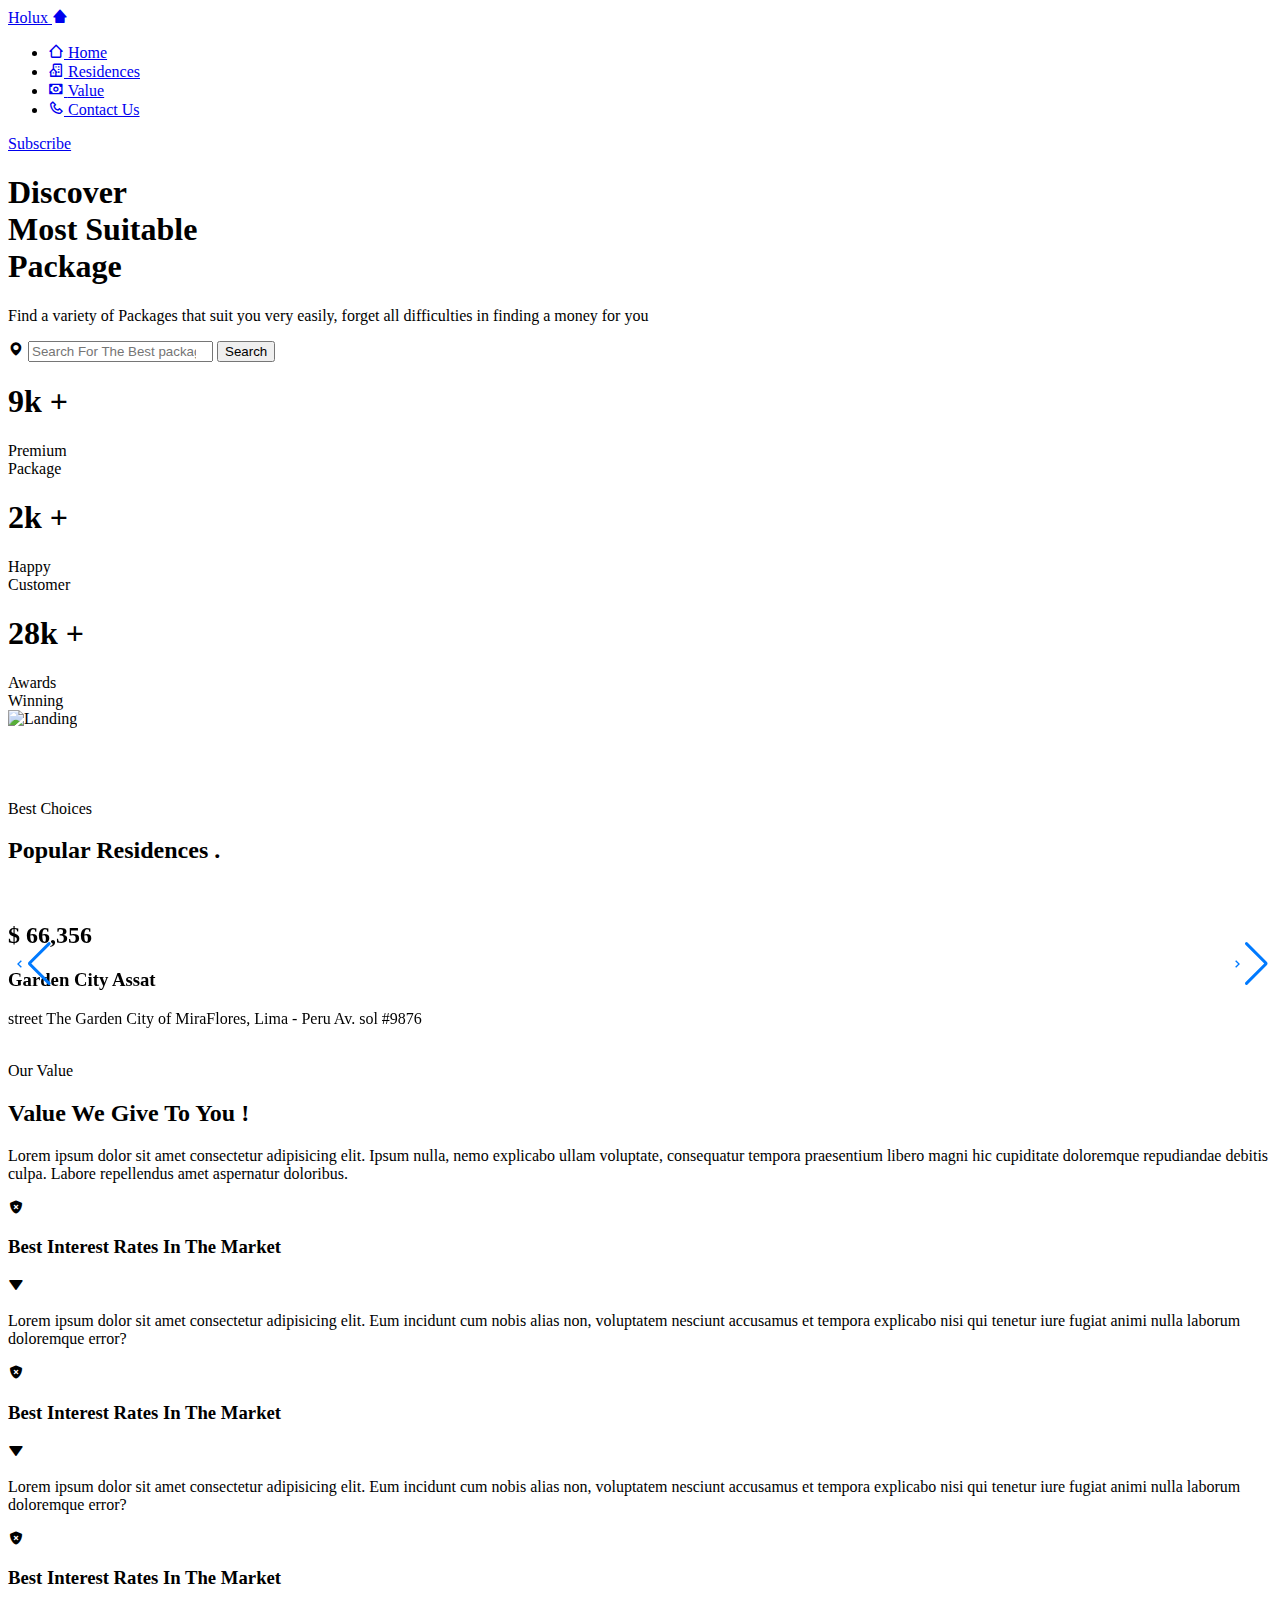
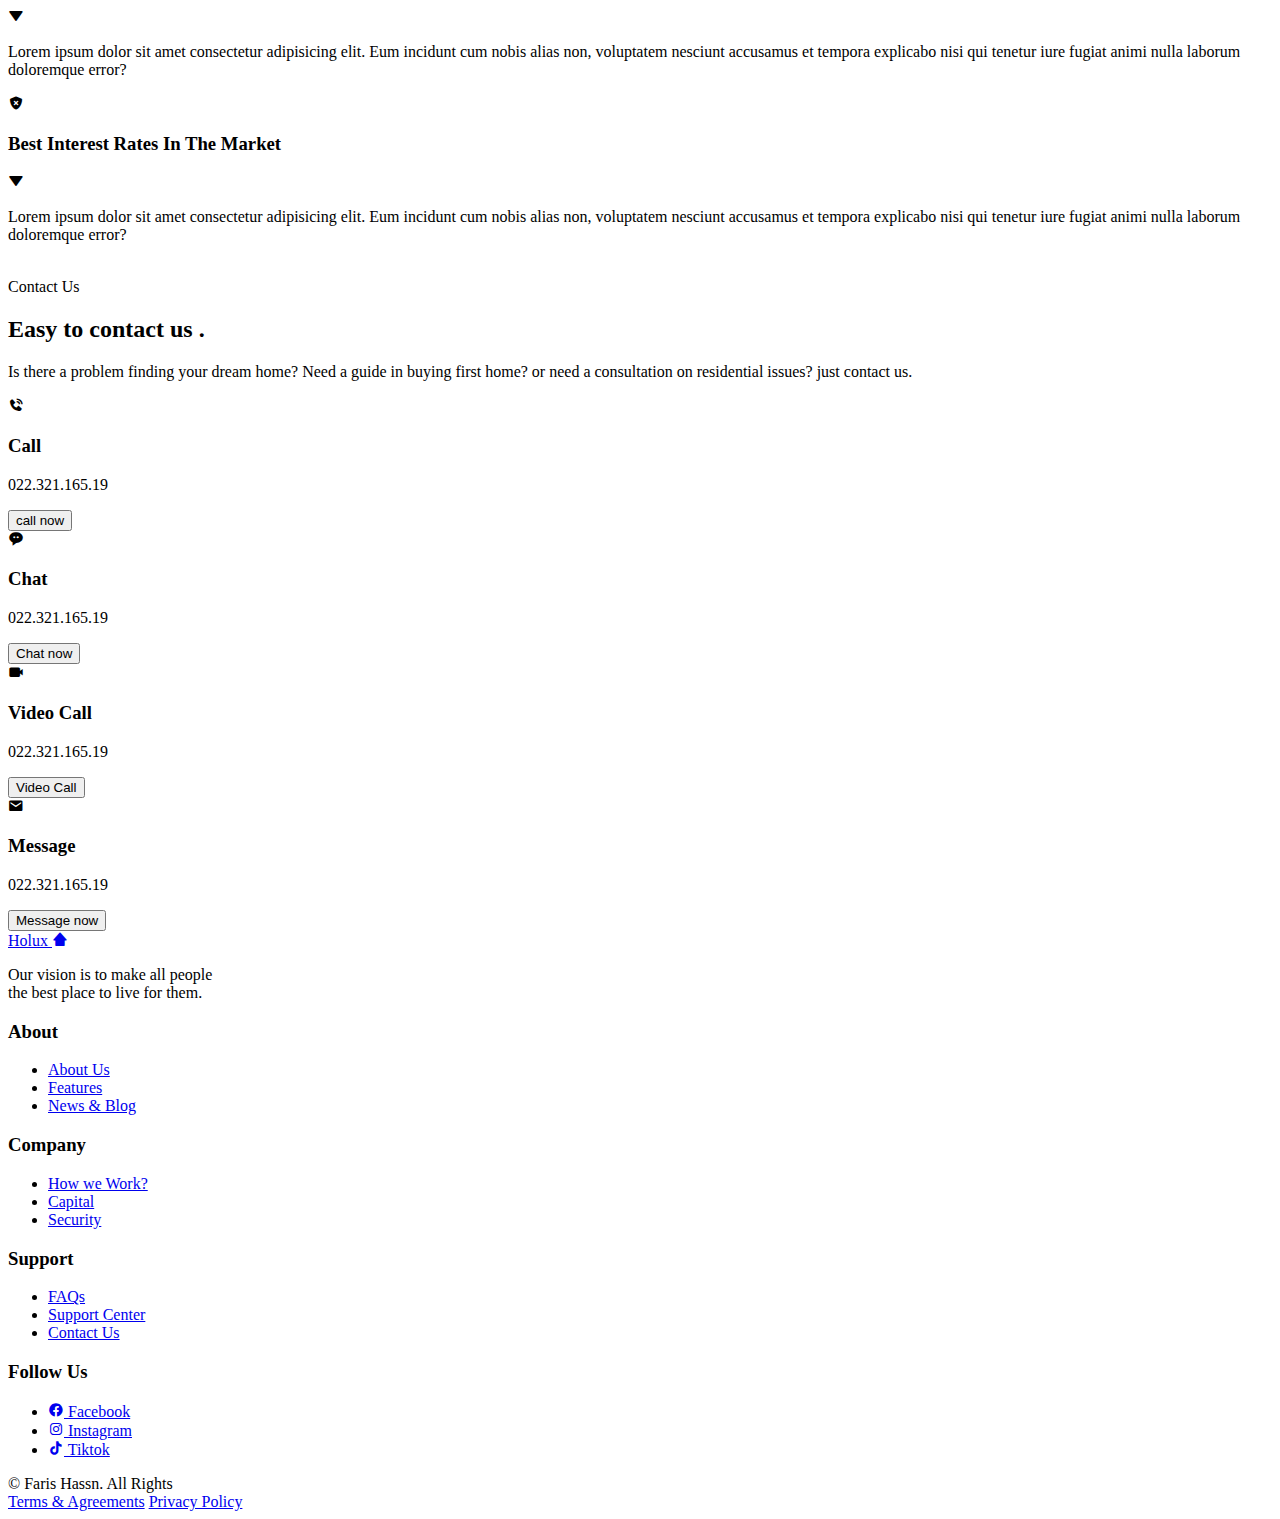
==== index.html @ dcc22d3c "Add files via upload" ====
<!DOCTYPE html>
    <html lang="en">
    <head>
        <meta charset="UTF-8">
        <meta name="viewport" content="width=device-width, initial-scale=1.0">

        <!--=============== FAVICON ===============-->
        <link rel="shortcut icon" href="" type="image/x-icon">

        <!--=============== BOXICONS ===============-->
        <link href='https://unpkg.com/boxicons@2.1.4/css/boxicons.min.css' rel='stylesheet'>
        
        <!--=============== SWIPER CSS ===============-->
        <link rel="stylesheet" href="https://unpkg.com/swiper/swiper-bundle.min.css" />
        <link rel="stylesheet" href="./assets/css/swiper-bundle.min.css">

        <!--=============== CSS ===============-->
        <link rel="stylesheet" href="./assets/css/styles.css">

        <title>Responsive real state website - Bedimcode</title>
    </head>
    <body>
        <!--==================== HEADER ====================-->
        <header class="header" id="header">
            <nav class="nav container">
                <a href="#" class="nav__logo">
                    Holux <i class="bx bxs-home-alt-2"></i>
                </a>

                <div class="nav__menu">
                    <ul class="nav__list">
                        <li class="nav__item">
                            <a href="#home" class="nav__link">
                                <i class="bx bx-home-alt-2"></i>
                                <span>Home</span>
                            </a>
                        </li>
                        <li class="nav__item">
                            <a href="#popular" class="nav__link">
                                <i class="bx bx-building-house"></i>
                                <span>Residences</span>
                            </a>
                        </li>
                        <li class="nav__item">
                            <a href="#value" class="nav__link">
                                <i class='bx bx-money'></i>
                                <span>Value</span>
                            </a>
                        </li>
                        <li class="nav__item">
                            <a href="#contact" class="nav__link">
                                <i class='bx bx-phone'></i>
                                <span>Contact Us</span>
                            </a>
                        </li>
                    </ul>
                </div>
                <a href="#" class="button nav__button">
                    Subscribe
                </a>
            </nav>
        </header>

        <!--==================== MAIN ====================-->
        <main class="main">
            <!--==================== HOME ====================-->
            <section class="home section" id="home">
                <div class="home__container container grid">
                    <div class="home__data">
                        <h1 class="home__title">
                            Discover <br> Most Suitable <br> Package
                        </h1>
                        <p class="home__description">
                            Find a variety of Packages that suit you very easily, 
                            forget all difficulties in finding a money for you
                        </p>

                        <form action="#" class="home__search">
                            <i class="bx bxs-map"></i>
                            <input type="search" placeholder="Search For The Best package" class="home__search-input">
                            <button class="button">Search</button>
                        </form>

                        <div class="home__value">
                            <div>
                                <h1 class="home__value-number">
                                    9k <span>+</span>
                                </h1>
                                <span class="home__value-description">
                                    Premium <br> Package
                                </span>
                            </div>
                            <div>
                                <h1 class="home__value-number">
                                    2k <span>+</span>
                                </h1>
                                <span class="home__value-description">
                                    Happy <br> Customer
                                </span>
                            </div>
                            <div>
                                <h1 class="home__value-number">
                                    28k <span>+</span>
                                </h1>
                                <span class="home__value-description">
                                    Awards <br> Winning                                </span>
                            </div>
                        </div>
                    </div>
                    <div class="home__images">
                        <div class="home_orbe">

                        </div>
                        <div class="home__img">
                            <img src="./assets/img/home.jpg" alt="Landing">
                        </div>
                    </div>
                </div>
            </section>

            <!--==================== LOGOS ====================-->
            <section class="logos section">
                <div class="logos__container container grid">
                    <div class="logos__img">
                        <img src="./assets/img/logo1.png" alt="">
                    </div>
                    <div class="logos__img">
                        <img src="./assets/img/logo2.png" alt="">
                    </div>
                    <div class="logos__img">
                        <img src="./assets/img/logo3.png" alt="">
                    </div>
                    <div class="logos__img">
                        <img src="./assets/img/logo4.png" alt="">
                    </div>
                </div>
            </section>

            <!--==================== POPULAR ====================-->
            <section class="section" id="popular">
                <div class="container">
                    <span class="section__subtitle">Best Choices</span>
                    <h2 class="section__title">
                        Popular Residences <span> .</span>
                    </h2>
                    <div class="popular__container swiper">
                        <div class="swiper-wrapper">

                            <article class="popular__card swiper-slide">
                                <img src="./assets/img/popular1.jpg" alt="" class="popular__img">

                                <div class="popular__data">
                                    <h2 class="popular__price">
                                        <span>$</span> 66,356
                                    </h2>
                                    <h3 class="popular__title">
                                        Garden City Assat
                                    </h3>
                                    <p class="popular__description">
                                        street The Garden City of MiraFlores,
                                        Lima - Peru Av. sol #9876
                                    </p>
                                </div>
                            </article>

                            <article class="popular__card swiper-slide">
                                <img src="./assets/img/popular2.jpg" alt="" class="popular__img">

                                <div class="popular__data">
                                    <h2 class="popular__price">
                                        <span>$</span> 66,356
                                    </h2>
                                    <h3 class="popular__title">
                                        Garden City Assat
                                    </h3>
                                    <p class="popular__description">
                                        street The Garden City of MiraFlores,
                                        Lima - Peru Av. sol #9876
                                    </p>
                                </div>
                            </article>

                            <article class="popular__card swiper-slide">
                                <img src="./assets/img/popular3.jpg" alt="" class="popular__img">

                                <div class="popular__data">
                                    <h2 class="popular__price">
                                        <span>$</span> 66,356
                                    </h2>
                                    <h3 class="popular__title">
                                        Garden City Assat
                                    </h3>
                                    <p class="popular__description">
                                        street The Garden City of MiraFlores,
                                        Lima - Peru Av. sol #9876
                                    </p>
                                </div>
                            </article>

                            <article class="popular__card swiper-slide">
                                <img src="./assets/img/popular4.jpg" alt="" class="popular__img">

                                <div class="popular__data">
                                    <h2 class="popular__price">
                                        <span>$</span> 66,356
                                    </h2>
                                    <h3 class="popular__title">
                                        Garden City Assat
                                    </h3>
                                    <p class="popular__description">
                                        street The Garden City of MiraFlores,
                                        Lima - Peru Av. sol #9876
                                    </p>
                                </div>
                            </article>
                        </div>
                        <div class="swiper-button-next">
                            <i class="bx bx-chevron-right"></i>
                        </div>
                        <div class="swiper-button-prev">
                            <i class="bx bx-chevron-left"></i>
                        </div>
                    </div>
                </div>
            </section>

            <!--==================== VALUE ====================-->
            <section class="value section" id="value">
                <div class="value__container container grid">
                    <div class="value__images">
                        <div class="value__orbe"></div>
                        <div class="value__img">
                            <img src="./assets/img/value.jpg" alt="">
                        </div>
                    </div>
                    <div class="value__content">
                        <div class="value__data">
                            <span class="section__subttitle">
                                Our Value
                            </span>
                            <h2 class="section__title">
                                Value We Give To You <span>!</span>
                            </h2>
                            <p class="value__description">
                                Lorem ipsum dolor sit amet consectetur adipisicing elit. Ipsum nulla, nemo explicabo ullam voluptate, consequatur tempora praesentium libero magni hic cupiditate doloremque repudiandae debitis culpa. Labore repellendus amet aspernatur doloribus.
                            </p>
                        </div>
                        <div class="value__accordion">
                            <div class="value__accordion-item">
                                <header class="value__accordion-header">
                                    <i class="bx bxs-shield-x value__accordion-icon"></i>
                                    <h3 class="accordion-title">
                                        Best Interest Rates In The Market
                                    </h3>
                                    <div class="value__accordion-arrow">
                                        <i class="bx bxs-down-arrow"></i>
                                    </div>
                                </header>

                                <div class="value__accordion-content">
                                    <p class="value__accordion-descripition">
                                        Lorem ipsum dolor sit amet consectetur adipisicing elit. Eum incidunt cum nobis alias non, voluptatem nesciunt accusamus et tempora explicabo nisi qui tenetur iure fugiat animi nulla laborum doloremque error?
                                    </p>
                                </div>
                            </div>
                            
                            <div class="value__accordion-item">
                                <header class="value__accordion-header">
                                    <i class="bx bxs-shield-x value__accordion-icon"></i>
                                    <h3 class="accordion-title">
                                        Best Interest Rates In The Market
                                    </h3>
                                    <div class="value__accordion-arrow">
                                        <i class="bx bxs-down-arrow"></i>
                                    </div>
                                </header>

                                <div class="value__accordion-content">
                                    <p class="value__accordion-descripition">
                                        Lorem ipsum dolor sit amet consectetur adipisicing elit. Eum incidunt cum nobis alias non, voluptatem nesciunt accusamus et tempora explicabo nisi qui tenetur iure fugiat animi nulla laborum doloremque error?
                                    </p>
                                </div>
                            </div>
                            
                            <div class="value__accordion-item">
                                <header class="value__accordion-header">
                                    <i class="bx bxs-shield-x value__accordion-icon"></i>
                                    <h3 class="accordion-title">
                                        Best Interest Rates In The Market
                                    </h3>
                                    <div class="value__accordion-arrow">
                                        <i class="bx bxs-down-arrow"></i>
                                    </div>
                                </header>

                                <div class="value__accordion-content">
                                    <p class="value__accordion-descripition">
                                        Lorem ipsum dolor sit amet consectetur adipisicing elit. Eum incidunt cum nobis alias non, voluptatem nesciunt accusamus et tempora explicabo nisi qui tenetur iure fugiat animi nulla laborum doloremque error?
                                    </p>
                                </div>
                            </div>
                            
                            <div class="value__accordion-item">
                                <header class="value__accordion-header">
                                    <i class="bx bxs-shield-x value__accordion-icon"></i>
                                    <h3 class="accordion-title">
                                        Best Interest Rates In The Market
                                    </h3>
                                    <div class="value__accordion-arrow">
                                        <i class="bx bxs-down-arrow"></i>
                                    </div>
                                </header>

                                <div class="value__accordion-content">
                                    <p class="value__accordion-descripition">
                                        Lorem ipsum dolor sit amet consectetur adipisicing elit. Eum incidunt cum nobis alias non, voluptatem nesciunt accusamus et tempora explicabo nisi qui tenetur iure fugiat animi nulla laborum doloremque error?
                                    </p>
                                </div>
                            </div>
                            
                        </div>
                    </div>
                </div>
            </section>

            <!--==================== CONTACT ====================-->
            <section class="contact section" id="contact">
                <div class="contact__container container grid">
                    <div class="contact__images">
                        <div class="contact__orbe">
    
                        </div>
    
                        <div class="contact__img">
                            <img src="./assets/img/contact.png" alt="">
                        </div>
                    </div>

                    <div class="contact__content">
                        <div class="contact__data">
                            <span class="section__subtitle">
                                Contact Us
                            </span>
                            <h2 class="section__title">
                                Easy to contact us <span>.</span>
                            </h2>
                            <p class="contact__description">
                                Is there a problem finding your dream home? Need a 
                                guide in buying first home? or need a consultation 
                                on residential issues? just contact us.
                            </p>
                        </div>

                        <div class="contact__card">
                            <div class="contact__card-box">
                                <div class="contact__card-info">
                                    <i class="bx bxs-phone-call"></i>
                                    <div>
                                        <h3 class="contact__card-title">
                                            Call
                                        </h3>
                                        <p class="contact__card-description">
                                            022.321.165.19
                                        </p>
                                    </div>
                                </div>

                                <button class="button contact__card-button">
                                    call now
                                </button>
                            </div>
                            <div class="contact__card-box">
                                <div class="contact__card-info">
                                    <i class="bx bxs-message-rounded-dots"></i>
                                    <div>
                                        <h3 class="contact__card-title">
                                            Chat
                                        </h3>
                                        <p class="contact__card-description">
                                            022.321.165.19
                                        </p>
                                    </div>
                                </div>

                                <button class="button contact__card-button">
                                    Chat now
                                </button>
                            </div>
                            <div class="contact__card-box">
                                <div class="contact__card-info">
                                    <i class="bx bxs-video"></i>
                                    <div>
                                        <h3 class="contact__card-title">
                                            Video Call
                                        </h3>
                                        <p class="contact__card-description">
                                            022.321.165.19
                                        </p>
                                    </div>
                                </div>

                                <button class="button contact__card-button">
                                    Video Call
                                </button>
                            </div>
                            <div class="contact__card-box">
                                <div class="contact__card-info">
                                    <i class="bx bxs-envelope"></i>
                                    <div>
                                        <h3 class="contact__card-title">
                                            Message
                                        </h3>
                                        <p class="contact__card-description">
                                            022.321.165.19
                                        </p>
                                    </div>
                                </div>

                                <button class="button contact__card-button">
                                    Message now
                                </button>
                            </div>
                        </div>
                    </div>
                </div>
            </section>
        </main>

        <!--==================== FOOTER ====================-->
        <footer class="footer section">
            <div class="footer__container container grid">
                <div>
                    <a href="#" class="footer__logo">
                        Holux <i class="bx bxs-home-alt-2"></i>
                    </a>
                    <p class="footer__description">
                        Our vision is to make all people <br>
                        the best place to live for them.
                    </p>
                </div>

                <div class="footer__content">
                    <div>
                        <h3 class="footer__title">About</h3>

                        <ul class="footer__links">
                            <li>
                                <a href="#" class="footer__link">About Us</a>
                            </li>
                            <li>
                                <a href="#" class="footer__link">Features</a>
                            </li>
                            <li>
                                <a href="#" class="footer__link">News & Blog</a>
                            </li>
                        </ul>
                    </div>

                    <div>
                        <h3 class="footer__title">Company</h3>

                        <ul class="footer__links">
                            <li>
                                <a href="#" class="footer__link">How we Work?</a>
                            </li>
                            <li>
                                <a href="#" class="footer__link">Capital</a>
                            </li>
                            <li>
                                <a href="#" class="footer__link">Security</a>
                            </li>
                        </ul>
                    </div>

                    <div>
                        <h3 class="footer__title">Support</h3>

                        <ul class="footer__links">
                            <li>
                                <a href="#" class="footer__link">FAQs</a>
                            </li>
                            <li>
                                <a href="#" class="footer__link">Support Center</a>
                            </li>
                            <li>
                                <a href="#" class="footer__link">Contact Us</a>
                            </li>
                        </ul>
                    </div>

                    <div>
                        <h3 class="footer__title">Follow Us</h3>

                        <ul class="footer__links">
                            <li>
                                <a href="#" class="footer__link"><i class='bx bxl-facebook-circle'></i> Facebook</a>
                            </li>
                            <li>
                                <a href="#" class="footer__link"><i class='bx bxl-instagram'></i> Instagram</a>
                            </li>
                            <li>
                                <a href="#" class="footer__link"><i class='bx bxl-tiktok'></i> Tiktok</a>
                            </li>
                        </ul>
                    </div>
                </div>
            </div>

            <div class="footer__info container">
                <span class="footer__copy">
                    &#169; Faris Hassn. All Rights
                </span>

                <div class="footer__privacy">
                    <a href="#">Terms & Agreements</a>
                    <a href="#">Privacy Policy</a>
                </div>
            </div>
        </footer>


        <!--========== SCROLL UP ==========-->
        
        <!--========== Box icons ==========-->
        <script src="https://unpkg.com/boxicons@2.1.4/dist/boxicons.js"></script>
        <!--=============== SCROLLREVEAL ===============-->
        <script src="./assets/js/swiper-bundle.min.js"></script>
        <script src="https://unpkg.com/swiper/swiper-bundle.min.js"></script>

        <!--=============== SWIPER JS ===============-->
        <script src=""></script>

        <!--=============== MAIN JS ===============-->
        <script src="./assets/js/main.js"></script>
    </body>
</html>
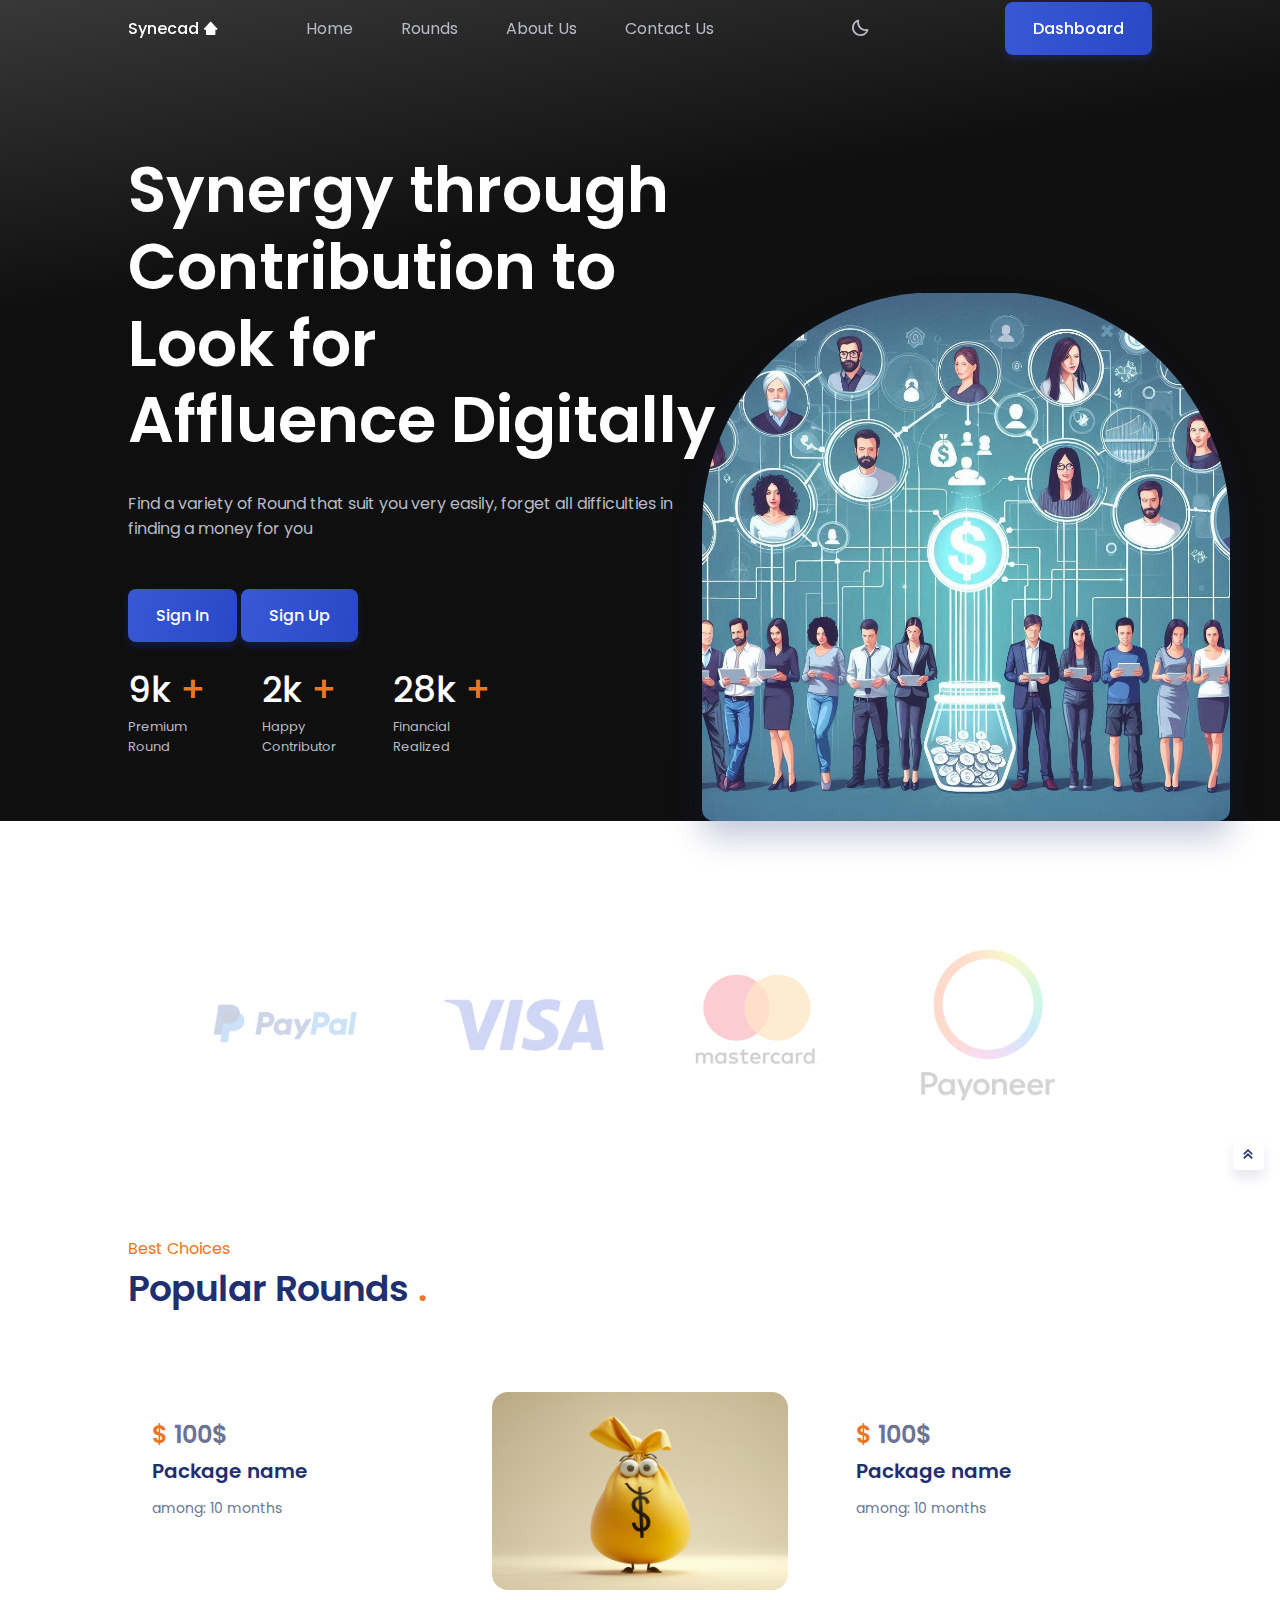
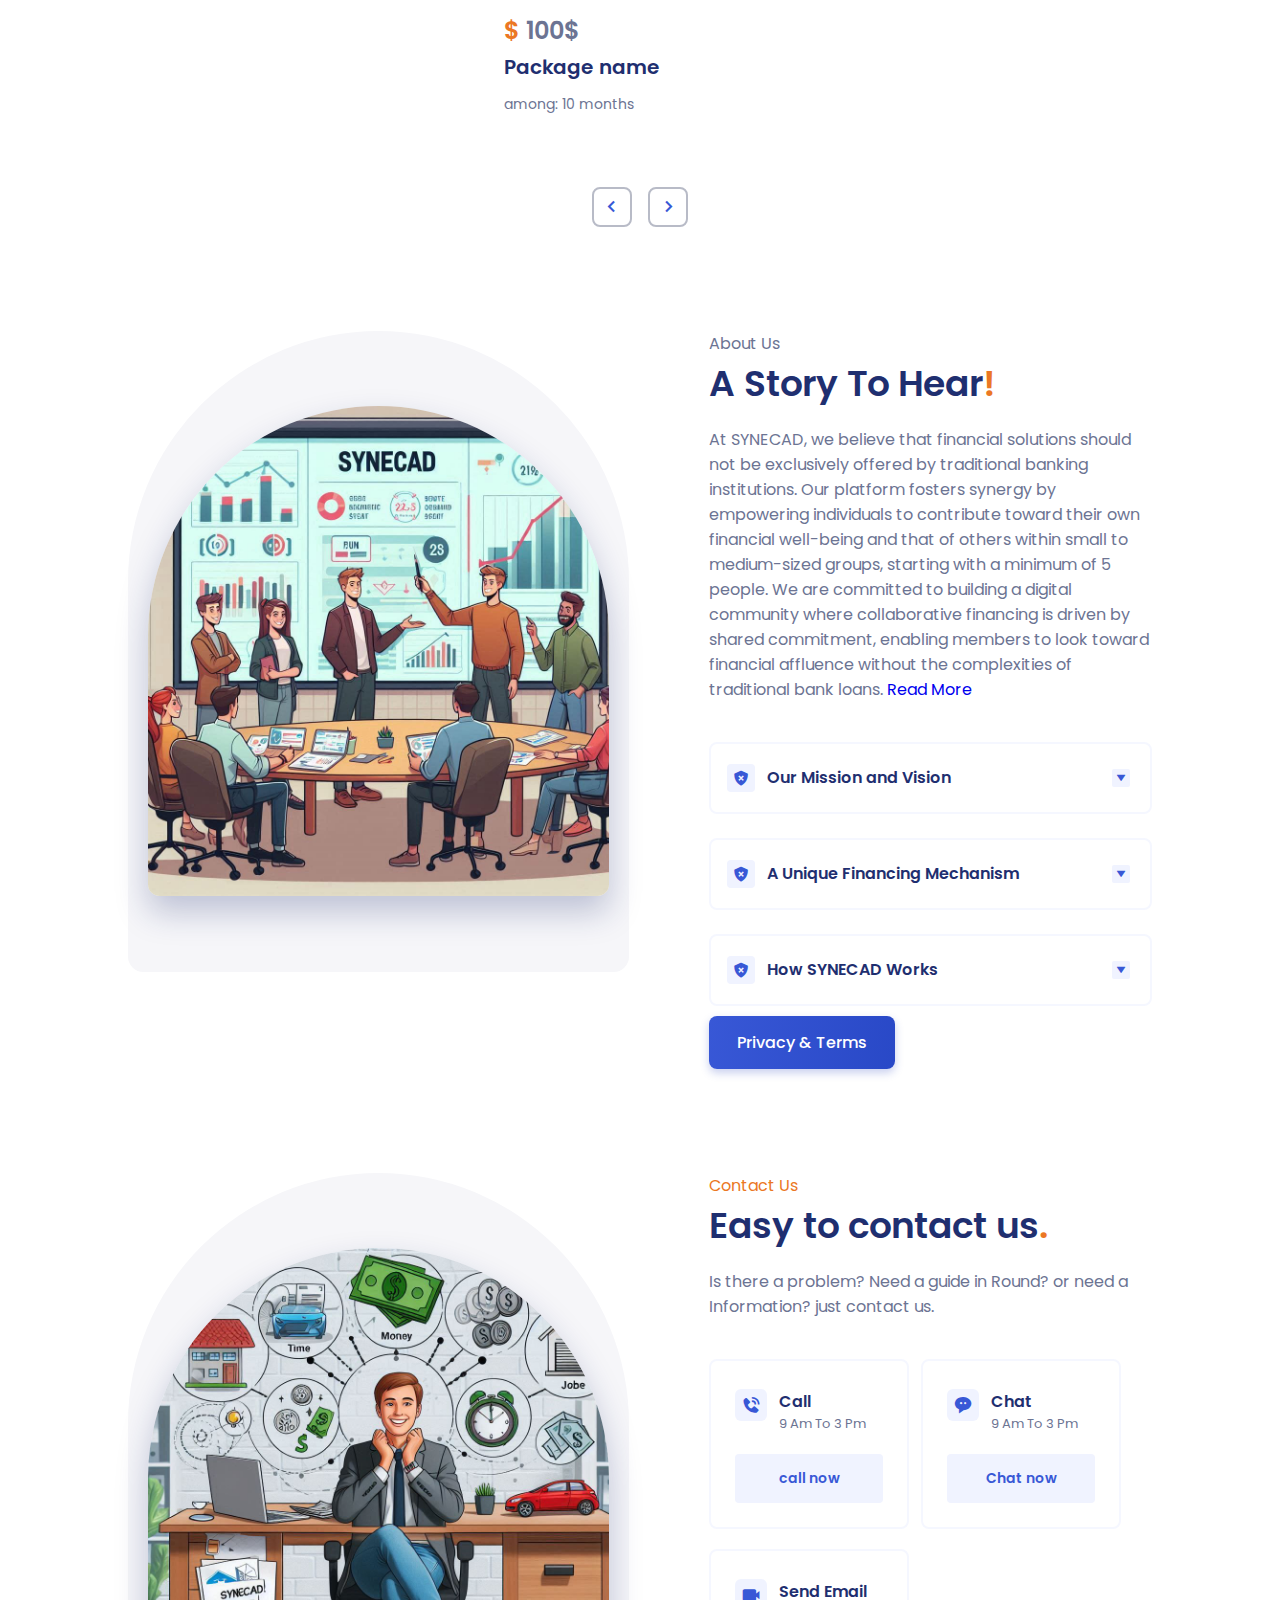
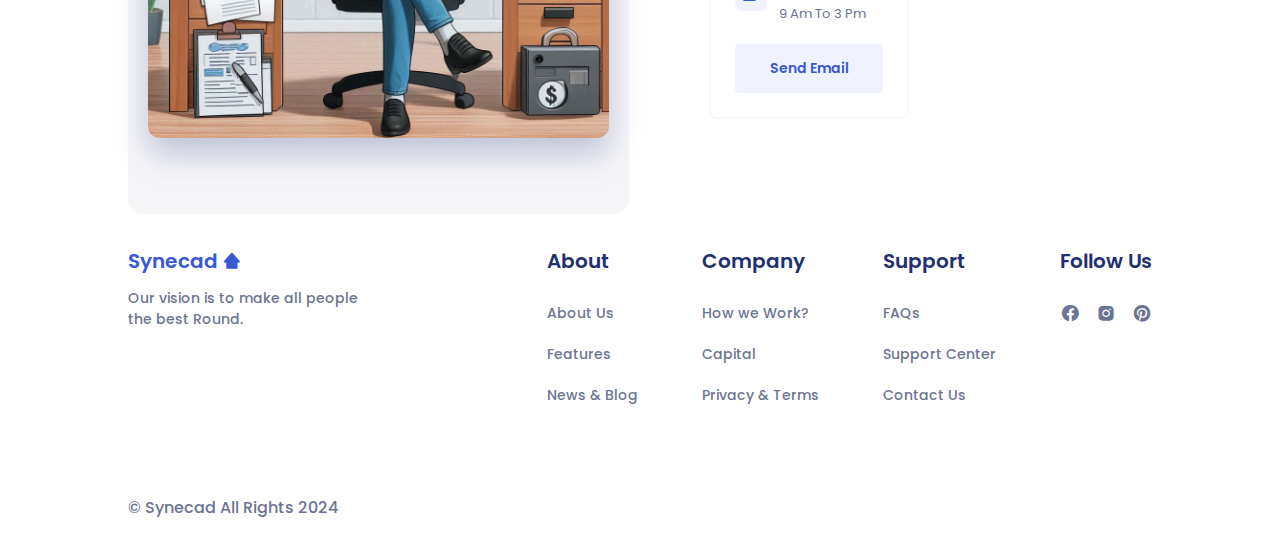
==== commit 73ce99b2: "Add files via upload" ====
--- a/index.html
+++ b/index.html
@@ -24,7 +24,7 @@
         <header class="header" id="header">
             <nav class="nav container">
                 <a href="#" class="nav__logo">
-                    Holux <i class="bx bxs-home-alt-2"></i>
+                    Synecad <i class="bx bxs-home-alt-2"></i>
                 </a>
 
                 <div class="nav__menu">
@@ -38,13 +38,13 @@
                         <li class="nav__item">
                             <a href="#popular" class="nav__link">
                                 <i class="bx bx-building-house"></i>
-                                <span>Residences</span>
+                                <span>Rounds</span>
                             </a>
                         </li>
                         <li class="nav__item">
                             <a href="#value" class="nav__link">
                                 <i class='bx bx-money'></i>
-                                <span>Value</span>
+                                <span>About Us</span>
                             </a>
                         </li>
                         <li class="nav__item">
@@ -55,8 +55,12 @@
                         </li>
                     </ul>
                 </div>
+
+                <!-- Theme change button -->
+                 <i class="bx bx-moon change-theme" id="theme-button"></i>
+
                 <a href="#" class="button nav__button">
-                    Subscribe
+                    Dashboard
                 </a>
             </nav>
         </header>
@@ -68,18 +72,21 @@
                 <div class="home__container container grid">
                     <div class="home__data">
                         <h1 class="home__title">
-                            Discover <br> Most Suitable <br> Package
+                            Synergy through Contribution to Look for Affluence Digitally
                         </h1>
                         <p class="home__description">
-                            Find a variety of Packages that suit you very easily, 
+                            Find a variety of Round that suit you very easily, 
                             forget all difficulties in finding a money for you
                         </p>
 
-                        <form action="#" class="home__search">
-                            <i class="bx bxs-map"></i>
-                            <input type="search" placeholder="Search For The Best package" class="home__search-input">
-                            <button class="button">Search</button>
-                        </form>
+                        <div class="signINUP">
+                            <a href="#" class="button nav__button Sign">
+                                Sign In
+                            </a>
+                            <a href="#" class="button nav__button Sign">
+                                Sign Up
+                            </a>
+                        </div>
 
                         <div class="home__value">
                             <div>
@@ -87,7 +94,7 @@
                                     9k <span>+</span>
                                 </h1>
                                 <span class="home__value-description">
-                                    Premium <br> Package
+                                    Premium <br> Round
                                 </span>
                             </div>
                             <div>
@@ -95,7 +102,7 @@
                                     2k <span>+</span>
                                 </h1>
                                 <span class="home__value-description">
-                                    Happy <br> Customer
+                                   Happy <br> Contributor
                                 </span>
                             </div>
                             <div>
@@ -103,7 +110,8 @@
                                     28k <span>+</span>
                                 </h1>
                                 <span class="home__value-description">
-                                    Awards <br> Winning                                </span>
+                                    Financial <br> Realized                                
+                                </span>
                             </div>
                         </div>
                     </div>
@@ -112,108 +120,133 @@
 
                         </div>
                         <div class="home__img">
-                            <img src="./assets/img/home.jpg" alt="Landing">
+                            <img src="./assets/img/Home.jpg" alt="Landing">
                         </div>
                     </div>
                 </div>
             </section>
+
+            <div class="CustomNumbers">
+                <div>
+                    <h1 class="home__value-number CustomValue">
+                        9k <span>+</span>
+                    </h1>
+                    <span class="home__value-description Customspan">
+                        Premium <br> Round
+                    </span>
+                </div>
+                <div>
+                    <h1 class="home__value-number CustomValue">
+                        2k <span>+</span>
+                    </h1>
+                    <span class="home__value-description Customspan">
+                       Happy <br> Contributor
+                    </span>
+                </div>
+                <div>
+                    <h1 class="home__value-number CustomValue">
+                        28k <span>+</span>
+                    </h1>
+                    <span class="home__value-description Customspan">
+                        Financial <br> Realized                                
+                    </span>
+                </div>
+            </div>
 
             <!--==================== LOGOS ====================-->
             <section class="logos section">
                 <div class="logos__container container grid">
                     <div class="logos__img">
-                        <img src="./assets/img/logo1.png" alt="">
+                        <img src="./assets/img/icon1.png" alt="">
                     </div>
                     <div class="logos__img">
-                        <img src="./assets/img/logo2.png" alt="">
+                        <img src="./assets/img/icon2.png" alt="">
                     </div>
                     <div class="logos__img">
-                        <img src="./assets/img/logo3.png" alt="">
+                        <img src="./assets/img/icon3.png" alt="">
                     </div>
                     <div class="logos__img">
-                        <img src="./assets/img/logo4.png" alt="">
+                        <img src="./assets/img/icon4.png" alt="">
                     </div>
                 </div>
             </section>
 
             <!--==================== POPULAR ====================-->
-            <section class="section" id="popular">
+            <section class="popular section" id="popular">
                 <div class="container">
                     <span class="section__subtitle">Best Choices</span>
                     <h2 class="section__title">
-                        Popular Residences <span> .</span>
+                        Popular Rounds <span>.</span>
                     </h2>
+
                     <div class="popular__container swiper">
                         <div class="swiper-wrapper">
 
                             <article class="popular__card swiper-slide">
-                                <img src="./assets/img/popular1.jpg" alt="" class="popular__img">
+                                <img src="./assets/img/value1.jpg" alt="" class="popular__img">
 
                                 <div class="popular__data">
                                     <h2 class="popular__price">
-                                        <span>$</span> 66,356
+                                        <span>$</span> 100$
                                     </h2>
                                     <h3 class="popular__title">
-                                        Garden City Assat
+                                        Package name
                                     </h3>
                                     <p class="popular__description">
-                                        street The Garden City of MiraFlores,
-                                        Lima - Peru Av. sol #9876
+                                        among: 10 months
                                     </p>
                                 </div>
                             </article>
 
                             <article class="popular__card swiper-slide">
-                                <img src="./assets/img/popular2.jpg" alt="" class="popular__img">
+                                <img src="./assets/img/value2.jpg" alt="" class="popular__img">
 
                                 <div class="popular__data">
                                     <h2 class="popular__price">
-                                        <span>$</span> 66,356
+                                        <span>$</span> 100$
                                     </h2>
                                     <h3 class="popular__title">
-                                        Garden City Assat
+                                        Package name
                                     </h3>
                                     <p class="popular__description">
-                                        street The Garden City of MiraFlores,
-                                        Lima - Peru Av. sol #9876
+                                        among: 10 months
                                     </p>
                                 </div>
                             </article>
 
                             <article class="popular__card swiper-slide">
-                                <img src="./assets/img/popular3.jpg" alt="" class="popular__img">
+                                <img src="./assets/img/value1.jpg" alt="" class="popular__img">
 
                                 <div class="popular__data">
                                     <h2 class="popular__price">
-                                        <span>$</span> 66,356
+                                        <span>$</span> 100$
                                     </h2>
                                     <h3 class="popular__title">
-                                        Garden City Assat
+                                        Package name
                                     </h3>
                                     <p class="popular__description">
-                                        street The Garden City of MiraFlores,
-                                        Lima - Peru Av. sol #9876
+                                        among: 10 months
                                     </p>
                                 </div>
                             </article>
 
                             <article class="popular__card swiper-slide">
-                                <img src="./assets/img/popular4.jpg" alt="" class="popular__img">
+                                <img src="./assets/img/value2.jpg" alt="" class="popular__img">
 
                                 <div class="popular__data">
                                     <h2 class="popular__price">
-                                        <span>$</span> 66,356
+                                        <span>$</span> 100$
                                     </h2>
                                     <h3 class="popular__title">
-                                        Garden City Assat
+                                        Package name
                                     </h3>
                                     <p class="popular__description">
-                                        street The Garden City of MiraFlores,
-                                        Lima - Peru Av. sol #9876
+                                        among: 10 months
                                     </p>
                                 </div>
                             </article>
                         </div>
+
                         <div class="swiper-button-next">
                             <i class="bx bx-chevron-right"></i>
                         </div>
@@ -227,30 +260,39 @@
             <!--==================== VALUE ====================-->
             <section class="value section" id="value">
                 <div class="value__container container grid">
+
                     <div class="value__images">
                         <div class="value__orbe"></div>
                         <div class="value__img">
-                            <img src="./assets/img/value.jpg" alt="">
-                        </div>
-                    </div>
+                            <img src="./assets/img/ContactUs.jpg" alt="">
+                        </div>
+                    </div>
+
                     <div class="value__content">
                         <div class="value__data">
                             <span class="section__subttitle">
-                                Our Value
+                                About Us
                             </span>
                             <h2 class="section__title">
-                                Value We Give To You <span>!</span>
+                                A Story To Hear<span>!</span>
                             </h2>
                             <p class="value__description">
-                                Lorem ipsum dolor sit amet consectetur adipisicing elit. Ipsum nulla, nemo explicabo ullam voluptate, consequatur tempora praesentium libero magni hic cupiditate doloremque repudiandae debitis culpa. Labore repellendus amet aspernatur doloribus.
+                                At SYNECAD, we believe that financial solutions should not be exclusively offered by
+                                traditional banking institutions. Our platform fosters synergy by empowering individuals to
+                                contribute toward their own financial well-being and that of others within small to
+                                medium-sized groups, starting with a minimum of 5 people. We are committed to building a
+                                digital community where collaborative financing is driven by shared commitment, enabling
+                                members to look toward financial affluence without the complexities of traditional bank loans.
+                                <a href="#">Read More</a>
                             </p>
                         </div>
+
                         <div class="value__accordion">
                             <div class="value__accordion-item">
                                 <header class="value__accordion-header">
                                     <i class="bx bxs-shield-x value__accordion-icon"></i>
-                                    <h3 class="accordion-title">
-                                        Best Interest Rates In The Market
+                                    <h3 class="value__accordion-title">
+                                        Our Mission and Vision
                                     </h3>
                                     <div class="value__accordion-arrow">
                                         <i class="bx bxs-down-arrow"></i>
@@ -259,7 +301,10 @@
 
                                 <div class="value__accordion-content">
                                     <p class="value__accordion-descripition">
-                                        Lorem ipsum dolor sit amet consectetur adipisicing elit. Eum incidunt cum nobis alias non, voluptatem nesciunt accusamus et tempora explicabo nisi qui tenetur iure fugiat animi nulla laborum doloremque error?
+                                        Our mission is to build flexible, cooperative financial communities that make self-funding
+                                        easily accessible and sustainable, free from conventional restrictions. Our vision is to
+                                        become the leading platform for digital, collaborative financing, connecting individuals
+                                        around the world to achieve their goals together.                                    
                                     </p>
                                 </div>
                             </div>
@@ -267,8 +312,8 @@
                             <div class="value__accordion-item">
                                 <header class="value__accordion-header">
                                     <i class="bx bxs-shield-x value__accordion-icon"></i>
-                                    <h3 class="accordion-title">
-                                        Best Interest Rates In The Market
+                                    <h3 class="value__accordion-title">
+                                        A Unique Financing Mechanism
                                     </h3>
                                     <div class="value__accordion-arrow">
                                         <i class="bx bxs-down-arrow"></i>
@@ -277,7 +322,17 @@
 
                                 <div class="value__accordion-content">
                                     <p class="value__accordion-descripition">
-                                        Lorem ipsum dolor sit amet consectetur adipisicing elit. Eum incidunt cum nobis alias non, voluptatem nesciunt accusamus et tempora explicabo nisi qui tenetur iure fugiat animi nulla laborum doloremque error?
+                                        SYNECAD stands out with an innovative mechanism that strengthens bonds within small
+                                        communities. We help individuals pool their resources to fund their projects and meet their
+                                        needs, where each member becomes a central pillar in the group’s success. This alternative
+                                        approach to traditional finance highlights the value of collaboration as an economic solution
+                                        based on trust and responsibility.
+                                        The concept of SYNECAD emerged from an urgent need to transform social bonds into
+                                        meaningful, practical steps that help individuals overcome financial challenges in innovative
+                                        and sustainable ways. Through our platform, we support individuals in transitioning from
+                                        isolated financial approaches to collective action, making SYNECAD not only a tool for
+                                        funding but also a digital experience that promotes the values of mutual support and shared
+                                        commitment in today’s complex world                                    
                                     </p>
                                 </div>
                             </div>
@@ -285,8 +340,8 @@
                             <div class="value__accordion-item">
                                 <header class="value__accordion-header">
                                     <i class="bx bxs-shield-x value__accordion-icon"></i>
-                                    <h3 class="accordion-title">
-                                        Best Interest Rates In The Market
+                                    <h3 class="value__accordion-title">
+                                        How SYNECAD Works
                                     </h3>
                                     <div class="value__accordion-arrow">
                                         <i class="bx bxs-down-arrow"></i>
@@ -295,16 +350,49 @@
 
                                 <div class="value__accordion-content">
                                     <p class="value__accordion-descripition">
-                                        Lorem ipsum dolor sit amet consectetur adipisicing elit. Eum incidunt cum nobis alias non, voluptatem nesciunt accusamus et tempora explicabo nisi qui tenetur iure fugiat animi nulla laborum doloremque error?
+                                        SYNECAD offers two self-funding models tailored to meet diverse needs:
+                                        <br/>
+                                        1. Fixed Contribution Model :
+                                        <br/>
+                                        In this model, group members contribute a fixed amount each month. In each funding
+                                        cycle, one member of the group receives the total pooled amount until each member
+                                        has had a turn. The Fixed Contribution Model provides regular funding without the
+                                        need for costly loans.
+                                        <br/>
+                                        2. Flexible Contribution Model :
+                                        <br/>
+                                        In this model, each member can choose a monthly contribution amount that suits
+                                        their financial capacity, and each member receives their cumulative contributions in
+                                        one full payout during their designated month. This model offers greater flexibility and
+                                        enhances cooperation among members with varying financial abilities.
                                     </p>
                                 </div>
                             </div>
                             
+                            <!-- <div class="value__accordion-item">
+                                <header class="value__accordion-header">
+                                    <i class="bx bxs-shield-x value__accordion-icon"></i>
+                                    <h3 class="value__accordion-title">
+                                        Our Commitment to Security and Transparency
+                                    </h3>
+                                    <div class="value__accordion-arrow">
+                                        <i class="bx bxs-down-arrow"></i>
+                                    </div>
+                                </header>
+
+                                <div class="value__accordion-content">
+                                    <p class="value__accordion-descripition">
+                                        At SYNECAD, we adhere to the highest standards of security to protect user data and
+                                        ensure safe transactions. We also provide a transparent and straightforward digital
+                                        environment, enabling each member to track the funding process with clarity.                                    </p>
+                                </div>
+                            </div>
+
                             <div class="value__accordion-item">
                                 <header class="value__accordion-header">
                                     <i class="bx bxs-shield-x value__accordion-icon"></i>
-                                    <h3 class="accordion-title">
-                                        Best Interest Rates In The Market
+                                    <h3 class="value__accordion-title">
+                                        Platform Services and Responsibility Disclaimer
                                     </h3>
                                     <div class="value__accordion-arrow">
                                         <i class="bx bxs-down-arrow"></i>
@@ -313,12 +401,23 @@
 
                                 <div class="value__accordion-content">
                                     <p class="value__accordion-descripition">
-                                        Lorem ipsum dolor sit amet consectetur adipisicing elit. Eum incidunt cum nobis alias non, voluptatem nesciunt accusamus et tempora explicabo nisi qui tenetur iure fugiat animi nulla laborum doloremque error?
-                                    </p>
-                                </div>
-                            </div>
+                                        SYNECAD provides users with a full range of digital tools to facilitate the funding process
+                                        seamlessly and securely, anytime and anywhere. Our services include:
+                                        <br/>
+                                        ● A digital space for creating funding groups.
+                                        <br/>
+                                        ● Contribution and payment mechanisms to securely manage deposits and
+                                        withdrawals.
+                                        <br/>
+                                        ● Personal digital wallets for each user to enable secure and efficient transactions                                    
+                                    </p>
+                                </div>
+                            </div> -->
                             
                         </div>
+                        <a href="#" class="button nav__button" style="margin-top: 10px;">
+                            Privacy & Terms
+                        </a>
                     </div>
                 </div>
             </section>
@@ -326,28 +425,23 @@
             <!--==================== CONTACT ====================-->
             <section class="contact section" id="contact">
                 <div class="contact__container container grid">
+
                     <div class="contact__images">
-                        <div class="contact__orbe">
-    
-                        </div>
+                        <div class="contact__orbe"></div>
     
                         <div class="contact__img">
-                            <img src="./assets/img/contact.png" alt="">
+                            <img src="./assets/img/AboutUS.jpg" alt="">
                         </div>
                     </div>
 
                     <div class="contact__content">
                         <div class="contact__data">
-                            <span class="section__subtitle">
-                                Contact Us
-                            </span>
+                            <span class="section__subtitle">Contact Us</span>
                             <h2 class="section__title">
-                                Easy to contact us <span>.</span>
+                                Easy to contact us<span>.</span>
                             </h2>
                             <p class="contact__description">
-                                Is there a problem finding your dream home? Need a 
-                                guide in buying first home? or need a consultation 
-                                on residential issues? just contact us.
+                                Is there a problem? Need a guide in Round? or need a Information? just contact us.
                             </p>
                         </div>
 
@@ -360,7 +454,7 @@
                                             Call
                                         </h3>
                                         <p class="contact__card-description">
-                                            022.321.165.19
+                                            9 Am To 3 Pm
                                         </p>
                                     </div>
                                 </div>
@@ -369,6 +463,7 @@
                                     call now
                                 </button>
                             </div>
+
                             <div class="contact__card-box">
                                 <div class="contact__card-info">
                                     <i class="bx bxs-message-rounded-dots"></i>
@@ -377,7 +472,7 @@
                                             Chat
                                         </h3>
                                         <p class="contact__card-description">
-                                            022.321.165.19
+                                            9 Am To 3 Pm
                                         </p>
                                     </div>
                                 </div>
@@ -386,24 +481,26 @@
                                     Chat now
                                 </button>
                             </div>
+
                             <div class="contact__card-box">
                                 <div class="contact__card-info">
                                     <i class="bx bxs-video"></i>
                                     <div>
                                         <h3 class="contact__card-title">
-                                            Video Call
+                                            Send Email
                                         </h3>
                                         <p class="contact__card-description">
-                                            022.321.165.19
+                                            9 Am To 3 Pm
                                         </p>
                                     </div>
                                 </div>
 
                                 <button class="button contact__card-button">
-                                    Video Call
+                                    Send Email
                                 </button>
                             </div>
-                            <div class="contact__card-box">
+
+                            <!-- <div class="contact__card-box">
                                 <div class="contact__card-info">
                                     <i class="bx bxs-envelope"></i>
                                     <div>
@@ -419,7 +516,7 @@
                                 <button class="button contact__card-button">
                                     Message now
                                 </button>
-                            </div>
+                            </div> -->
                         </div>
                     </div>
                 </div>
@@ -427,15 +524,15 @@
         </main>
 
         <!--==================== FOOTER ====================-->
-        <footer class="footer section">
+        <footer class="footer__section">
             <div class="footer__container container grid">
                 <div>
                     <a href="#" class="footer__logo">
-                        Holux <i class="bx bxs-home-alt-2"></i>
+                        Synecad <i class="bx bxs-home-alt-2"></i>
                     </a>
                     <p class="footer__description">
                         Our vision is to make all people <br>
-                        the best place to live for them.
+                        the best Round.
                     </p>
                 </div>
 
@@ -467,7 +564,7 @@
                                 <a href="#" class="footer__link">Capital</a>
                             </li>
                             <li>
-                                <a href="#" class="footer__link">Security</a>
+                                <a href="#" class="footer__link">Privacy & Terms</a>
                             </li>
                         </ul>
                     </div>
@@ -491,16 +588,16 @@
                     <div>
                         <h3 class="footer__title">Follow Us</h3>
 
-                        <ul class="footer__links">
-                            <li>
-                                <a href="#" class="footer__link"><i class='bx bxl-facebook-circle'></i> Facebook</a>
-                            </li>
-                            <li>
-                                <a href="#" class="footer__link"><i class='bx bxl-instagram'></i> Instagram</a>
-                            </li>
-                            <li>
-                                <a href="#" class="footer__link"><i class='bx bxl-tiktok'></i> Tiktok</a>
-                            </li>
+                        <ul class="footer__social">
+                            <a href="#" class="footer__social-link">
+                                <i class="bx bxl-facebook-circle"></i>
+                            </a>
+                            <a href="#" class="footer__social-link">
+                                <i class="bx bxl-instagram-alt"></i>
+                            </a>
+                            <a href="#" class="footer__social-link">
+                                <i class="bx bxl-pinterest"></i>
+                            </a>
                         </ul>
                     </div>
                 </div>
@@ -508,19 +605,19 @@
 
             <div class="footer__info container">
                 <span class="footer__copy">
-                    &#169; Faris Hassn. All Rights
+                    &#169; Synecad All Rights 2024 
                 </span>
-
-                <div class="footer__privacy">
-                    <a href="#">Terms & Agreements</a>
-                    <a href="#">Privacy Policy</a>
-                </div>
+                <!-- <span>
+                    Designed By Faris Hassan
+                </span> -->
             </div>
         </footer>
 
 
         <!--========== SCROLL UP ==========-->
-        
+        <a href="#" class="scrollup" id="scroll-up">
+            <i class="bx bx-chevrons-up"></i>
+        </a>
         <!--========== Box icons ==========-->
         <script src="https://unpkg.com/boxicons@2.1.4/dist/boxicons.js"></script>
         <!--=============== SCROLLREVEAL ===============-->
--- a/assets/css/styles.css
+++ b/assets/css/styles.css
@@ -0,0 +1,1242 @@
+/*=============== GOOGLE FONTS ===============*/
+@import url("https://fonts.googleapis.com/css2?family=Poppins:wght@400;500;600&display=swap");
+
+/*=============== VARIABLES CSS ===============*/
+:root {
+  --header-height: 3.5rem;
+
+  /*========== Colors ==========*/
+  /*Color mode HSL(hue, saturation, lightness)*/
+  --first-color: hsl(228, 66%, 53%);
+  --first-color-alt: hsl(228, 66%, 47%);
+  --first-color-light: hsl(228, 62%, 59%);
+  --first-color-lighten: hsl(228, 100%, 97%);
+  --second-color: hsl(25, 83%, 53%);
+  --title-color: hsl(228, 57%, 28%);
+  --text-color: hsl(228, 15%, 50%);
+  --text-color-light: hsl(228, 12%, 75%);
+  --border-color: hsl(228, 99%, 98%);
+  --body-color: #fff;
+  --container-color: #fff;
+
+  /*========== Font and typography ==========*/
+  /*.5rem = 8px | 1rem = 16px ...*/
+  --body-font: 'Poppins', sans-serif;
+  --biggest-font-size: 2.25rem;
+  --h1-font-size: 1.5rem;
+  --h2-font-size: 1.25rem;
+  --h3-font-size: 1rem;
+  --normal-font-size: .938rem;
+  --small-font-size: .813rem;
+  --smaller-font-size: .75rem;
+
+  /*========== Font weight ==========*/
+  --font-medium: 500;
+  --font-semi-bold: 600;
+
+  /*========== z index ==========*/
+  --z-tooltip: 10;
+  --z-fixed: 100;
+}
+
+/* Responsive typography */
+@media screen and (min-width: 1024px) {
+  :root {
+    --biggest-font-size: 4rem;
+    --h1-font-size: 2.25rem;
+    --h2-font-size: 1.5rem;
+    --h3-font-size: 1.25rem;
+    --normal-font-size: 1rem;
+    --small-font-size: .875rem;
+    --smaller-font-size: .813rem;
+  }
+}
+
+/*=============== BASE ===============*/
+* {
+  box-sizing: border-box;
+  padding: 0;
+  margin: 0;
+}
+
+html {
+  scroll-behavior: smooth;
+}
+
+body {
+  font-family: var(--body-font);
+  font-size: var(--normal-font-size);
+  background-color: var(--body-color);
+  color: var(--text-color);
+  transition: .3s;
+  /* For animation dark mode */
+}
+
+h1,
+h2,
+h3 {
+  color: var(--title-color);
+  font-weight: var(--font-semi-bold);
+}
+
+ul {
+  list-style: none;
+}
+
+a {
+  text-decoration: none;
+}
+
+img {
+  max-width: 100%;
+  height: auto;
+}
+
+input,
+button {
+  font-family: var(--body-font);
+  outline: none;
+  border: none;
+}
+
+/*=============== THEME ===============*/
+.change-theme {
+  font-size: 1.25rem;
+  color: white;
+  cursor: pointer;
+  transition: .3s;
+}
+
+.change-theme:hover {
+  color: var(--first-color);
+}
+
+/*========== Variables Dark theme ==========*/
+body.dark-theme {
+  --first-color: hsl(228, 66%, 62%);
+  --second-color: hsl(22, 57%, 54%);
+  --title-color: hsl(228, 8%, 95%);
+  --text-color: hsl(228, 8%, 70%);
+  --border-color: hsl(228, 16%, 14%);
+  --body-color: hsl(228, 12%, 8%);
+  --container-color: hsl(228, 16%, 12%);
+}
+
+/*========== 
+    Color changes in some parts of 
+    the website, in dark theme 
+==========*/
+.dark-theme .home__search,
+.dark-theme .swiper-button-next,
+.dark-theme .swiper-button-prev {
+  border: 3px solid var(--border-color);
+}
+
+.dark-theme .nav__menu,
+.dark-theme .home__img,
+.dark-theme .popular__card:hover,
+.dark-theme .value__img,
+.dark-theme.accordion-open .dark-theme .accordion-open .value__accordion-icon,
+.dark-theme .accordion-open .value__accordion-arrow,
+.dark-theme .contact__img,
+.dark-theme .contact__card-box:hover,
+.dark-theme .scrollup {
+  box-shadow: none;
+}
+
+.dark-theme .value__orbe,
+.dark-theme .value__accordion-icon,
+.dark-theme .value__accordion-arrow,
+.dark-theme .contact__orbe,
+.dark-theme .contact__card i,
+.dark-theme .contact__card-button {
+  background-color: var(--container-color);
+}
+
+.dark-theme::-webkit-scrollbar {
+  background-color: hsl(228, 4%, 15%);
+}
+
+.dark-theme::-webkit-scrollbar-thumb {
+  background-color: hsl(228, 4%, 25%);
+}
+
+.dark-theme::-webkit-scrollbar-thumb:hover {
+  background-color: hsl(228, 4%, 35%);
+}
+
+
+/*=============== REUSABLE CSS CLASSES ===============*/
+.container {
+  max-width: 1024px;
+  margin-left: 1.5rem;
+  margin-right: 1.5rem;
+}
+
+.grid {
+  display: grid;
+}
+
+.section {
+  padding: 4.5rem 0 2rem;
+}
+
+.section__title {
+  font-size: var(--h2-font-size);
+  margin-bottom: 1rem;
+}
+
+.section__title span {
+  color: var(--second-color);
+}
+
+.section__subtitle {
+  display: block;
+  font-size: var(--small-font-size);
+  color: var(--second-color);
+}
+
+.main {
+  overflow: hidden;
+  /* For the animations ScrollReveal*/
+}
+
+/*=============== HEADER & NAV ===============*/
+.header {
+  position: fixed;
+  top: 0;
+  left: 0;
+  width: 100%;
+  background-color: transparent;
+  z-index: var(--z-fixed);
+  transition: .4s;
+}
+
+.nav {
+  height: var(--header-height);
+  display: flex;
+  justify-content: space-between;
+  align-items: center;
+}
+
+.nav__logo {
+  color: white;
+  display: inline-flex;
+  align-items: center;
+  column-gap: .25rem;
+  font-weight: var(--font-medium);
+  transition: .3s;
+}
+
+.nav__logo i {
+  font-size: 1rem;
+}
+
+.nav__logo:hover {
+  color: var(--first-color);
+}
+
+@media screen and (max-width: 1023px) {
+  .nav__menu {
+    position: fixed;
+    bottom: 2rem;
+    background-color: var(--container-color);
+    box-shadow: 0 8px 24px hsla(228, 66%, 45%, .15);
+    width: 90%;
+    left: 0;
+    right: 0;
+    margin: 0 auto;
+    padding: 1.30rem 3rem;
+    border-radius: 1.25rem;
+    transition: .4s;
+  }
+
+  .nav__list {
+    display: flex;
+    justify-content: space-between;
+    align-items: center;
+  }
+
+  .nav__link {
+    color: var(--text-color);
+    display: flex;
+    padding: .5rem;
+    border-radius: 50%;
+  }
+
+  .nav__link i {
+    font-size: 1.25rem;
+  }
+
+  .nav__link span {
+    display: none;
+  }
+}
+
+/* Change background header */
+.scroll-header {
+  background-color: var(--body-color);
+  box-shadow: 0 1px 4px hsla(228, 4%, 15%, .1);
+}
+
+.scroll-header .nav__logo {
+  color: var(--first-color);
+}
+
+.scroll-header .change-theme {
+  color: var(--title-color);
+}
+
+/* Active link */
+.active-link {
+  background: linear-gradient(101deg, hsl(228, 66%, 53%), hsl(228, 66%, 47%));
+  color: #fff;
+  box-shadow: 0 4px 8px hsla(228, 66%, 45%, .25);
+}
+
+/*=============== HOME ===============*/
+.home {
+  background: linear-gradient(170deg, hsl(0, 0%, 22%) 0%, hsl(0, 0%, 6%) 30%);
+  padding-bottom: 0;
+}
+
+.home__container {
+  padding-top: 4rem;
+  row-gap: 3.5rem;
+}
+
+.home__title,
+.home__value-number {
+  color: white;
+}
+
+.home__title {
+  font-size: var(--biggest-font-size);
+  line-height: 120%;
+  margin-bottom: 1.25rem;
+}
+
+.home__description {
+  color: var(--text-color-light);
+  margin-bottom: 2rem;
+}
+
+.home__search {
+  background-color: var(--body-color);
+  padding: .35rem .35rem .35rem .75rem;
+  display: flex;
+  align-items: center;
+  border-radius: .75rem;
+  border: 3px solid var(--text-color-light);
+  margin-bottom: 2rem;
+}
+
+.home__search i {
+  font-size: 1.25rem;
+  color: var(--first-color);
+}
+
+.home__search-input {
+  width: 90%;
+  background-color: var(--body-color);
+  color: var(--text-color);
+  margin: 0 .5rem;
+}
+
+.home__search-input::placeholder {
+  color: var(--text-color-light);
+}
+
+.home__value {
+  display: flex;
+  column-gap: 2.5rem;
+}
+
+.home__value-number {
+  font-size: var(--h1-font-size);
+  font-weight: var(--font-medium);
+}
+
+.home__value-number span {
+  color: var(--second-color);
+}
+
+.home__value-description {
+  display: flex;
+  color: var(--text-color-light);
+  font-size: var(--smaller-font-size);
+}
+
+.home__images {
+  position: relative;
+  display: flex;
+  justify-content: center;
+}
+
+.home__orbe {
+  width: 265px;
+  height: 284px;
+  background-color: linear-gradient(180deg,
+      hsl(0, 0%, 16%) 93%,
+      hsl(0, 0%, 67%) 100%);
+  border-radius: 135px 135px 0 0;
+}
+
+.home__img {
+  position: absolute;
+  width: 250px;
+  height: 300px;
+  overflow: hidden;
+  border-radius: 125px 125px 12px 12px;
+  display: inline-flex;
+  align-items: flex-end;
+  bottom: 0rem;
+  box-shadow: 0 16px 32px hsla(228, 66%, 25%, .25);
+}
+
+/*=============== BUTTON ===============*/
+.button {
+  display: inline-block;
+  background: linear-gradient(101deg, hsl(228, 66%, 53%),
+      hsl(228, 66%, 47%));
+  color: #fff;
+  padding: 14px 28px;
+  border-radius: .5rem;
+  font-size: var(--normal-font-size);
+  font-weight: var(--font-medium);
+  box-shadow: 0 4px 8px hsla(228, 66%, 45%, .25);
+  transition: .3s;
+  cursor: pointer;
+}
+
+.button:hover {
+  box-shadow: 0 4px 12px hsla(228, 66%, 45%, .25);
+}
+
+/* .nav__button {
+  display: none;
+} */
+
+/*=============== LOGOS ===============*/
+.logos__container {
+  padding-top: 2rem;
+  grid-template-columns: repeat(2, 1fr);
+  gap: 3rem 2rem;
+  justify-content: center;
+}
+
+.logos__img img {
+  height: 60px;
+  opacity: .2;
+  transition: .3s;
+}
+
+.logos__img img:hover {
+  opacity: .6;
+}
+
+/*=============== POPULAR ===============*/
+.popular__container {
+  padding: 1rem 0 5rem;
+}
+
+.popular__card {
+  width: 290px;
+  background-color: var(--container-color);
+  padding: .5rem .5rem 1.5rem;
+  border-radius: 1rem;
+  margin: 0 auto;
+  transition: .4s;
+}
+
+.popular__img {
+  border-radius: 1rem;
+  margin-bottom: 1rem;
+}
+
+.popular__data {
+  padding: 0 1rem 0 .5rem;
+}
+
+.popular__price {
+  font-size: var(--h2-font-size);
+  color: var(--text-color);
+  margin-bottom: .25rem;
+}
+
+.popular__price span {
+  color: var(--second-color);
+}
+
+.popular__title {
+  font-size: var(--h3-font-size);
+  margin-bottom: .75rem;
+}
+
+.popular__description {
+  font-size: var(--small-font-size);
+}
+
+.popular__card:hover {
+  box-shadow: 0 12px 16px hsla(228, 66%, 45%, .1);
+}
+
+/* Swiper class */
+.swiper-button-prev::after,
+.swiper-button-next::after {
+  content: '';
+}
+
+.swiper-button-next,
+.swiper-button-prev {
+  top: initial;
+  bottom: 0;
+  width: initial;
+  height: initial;
+  background-color: var(--container-color);
+  border: 2px solid var(--text-color-light);
+  padding: 6px;
+  border-radius: .5rem;
+  font-size: 1.5rem;
+  color: var(--first-color);
+}
+
+.swiper-button-prev {
+  left: calc(50% - 3rem);
+}
+
+.swiper-button-next {
+  right: calc(50% - 3rem);
+}
+
+/*=============== VALUE ===============*/
+.value__container {
+  row-gap: 3rem;
+}
+
+.value__images {
+  position: relative;
+  display: flex;
+  justify-content: center;
+}
+
+.value__orbe {
+  width: 266px;
+  height: 316px;
+  background-color: hsl(228, 24%, 97%);
+  border-radius: 135px 135px 16px 16px;
+}
+
+.value__img {
+  position: absolute;
+  width: 250px;
+  height: 300px;
+  overflow: hidden;
+  border-radius: 125px 125px 12px 12px;
+  inset: 0;
+  margin: auto;
+  box-shadow: 0 16px 32px hsla(228, 66%, 25%, .25);
+}
+
+.value__description {
+  font-size: var(--small-font-size);
+  margin-bottom: 2rem;
+}
+
+.value__accordion {
+  display: grid;
+  row-gap: 1.5rem;
+}
+
+.value__accordion-item {
+  background-color: var(--body-color);
+  border: 2px solid var(--border-color);
+  border-radius: .5rem;
+  padding: 1rem .75rem;
+}
+
+.value__accordion-header {
+  display: flex;
+  align-items: center;
+  cursor: pointer;
+}
+
+.value__accordion-icon {
+  background-color: var(--first-color-lighten);
+  padding: 5px;
+  border-radius: .25rem;
+  font-size: 18px;
+  color: var(--first-color);
+  margin-right: .75rem;
+  transition: .3s;
+}
+
+.value__accordion-title {
+  font-size: var(--small-font-size);
+}
+
+.value__accordion-arrow {
+  display: inline-flex;
+  background-color: var(--first-color-lighten);
+  padding: .25rem;
+  color: var(--first-color);
+  border-radius: 2px;
+  font-size: 10px;
+  margin-left: auto;
+  transition: .3s;
+}
+
+.value__accordion-arrow i {
+  transition: .4s;
+}
+
+.value__accordion-description {
+  font-size: var(--smaller-font-size);
+  padding: 1.25rem 2.5rem 0 2.75rem;
+}
+
+.value__accordion-content {
+  overflow: hidden;
+  height: 0;
+  transition: all .25s ease;
+}
+
+/*Rotate icon and add shadows*/
+.accordion-open {
+  box-shadow: 0 12px hsla(228, 66%, 45%, .1);
+}
+
+.accordion-open .value__accordion-icon {
+  box-shadow: 0 4px 4px hsla(228, 66%, 45%, .1);
+}
+
+.accordion-open .value__accordion-arrow {
+  box-shadow: 0 2px 4px hsla(228, 66%, 25%, .1);
+}
+
+.accordion-open .value__accordion-arrow i {
+  transform: rotate(-180deg);
+}
+
+/*=============== CONTACT ===============*/
+.contact__container {
+  row-gap: 2rem;
+}
+
+.contact__images {
+  position: relative;
+  display: flex;
+  justify-content: center;
+}
+
+.contact__orbe {
+  width: 266px;
+  height: 316px;
+  background-color: hsl(228, 24%, 97%);
+  border-radius: 135px 135px 16px 16px;
+}
+
+.contact__img {
+  position: absolute;
+  width: 250px;
+  height: 300px;
+  overflow: hidden;
+  border-radius: 125px 125px 12px 12px;
+  inset: 0;
+  margin: auto;
+  box-shadow: 0 16px 32px hsla(228, 66%, 25%, .25);
+}
+
+.contact__description {
+  font-size: var(--small-font-size);
+  margin-bottom: 2.5rem;
+}
+
+.contact__card {
+  display: grid;
+  grid-template-columns: repeat(2, 1fr);
+  gap: 1.25rem .75rem;
+}
+
+.contact__card-box {
+  background-color: var(--body-color);
+  border: 2px solid var(--border-color);
+  padding: 1.25rem .75rem;
+  border-radius: .5rem;
+  transition: .3s;
+}
+
+.contact__card-info {
+  display: flex;
+  align-items: flex-start;
+  column-gap: .75rem;
+  margin-bottom: 1.25rem;
+}
+
+.contact__card i {
+  padding: 6px;
+  background-color: var(--first-color-lighten);
+  border-radius: 6px;
+  font-size: 1.25rem;
+  color: var(--first-color);
+}
+
+.contact__card-title {
+  font-size: var(--normal-font-size);
+}
+
+.contact__card-description {
+  font-size: var(--smaller-font-size);
+}
+
+.contact__card-button {
+  font-size: var(--small-font-size);
+  padding: 14px 0;
+  width: 100%;
+  border-radius: .25rem;
+  background: var(--first-color-lighten);
+  color: var(--first-color);
+  font-weight: var(--font-semi-bold);
+  box-shadow: none;
+}
+
+.contact__card-button:hover {
+  background-color: var(--first-color);
+  color: #fff;
+}
+
+.contact__card-box:hover {
+  box-shadow: 0 8px 24px hsla(228, 66%, 45%, .1);
+}
+
+/*=============== FOOTER ===============*/
+.footer__container {
+  row-gap: 2.5rem;
+}
+
+.footer__logo {
+  color: var(--first-color);
+  font-size: var(--h3-font-size);
+  font-weight: var(--font-semi-bold);
+  display: inline-flex;
+  align-items: center;
+  column-gap: .25rem;
+  margin-bottom: .75rem;
+}
+
+.footer__logo i {
+  font-size: 1.2rem;
+}
+
+.footer__description,
+.footer__link {
+  font-size: var(--small-font-size);
+  font-weight: var(--font-medium);
+}
+
+.footer__content,
+.footer__links {
+  display: grid;
+}
+
+.footer__content {
+  grid-template-columns: repeat(2, max-content);
+  gap: 2.5rem 4rem;
+}
+
+.footer__title {
+  font-size: var(--h3-font-size);
+  margin-bottom: 1rem;
+}
+
+.footer__links {
+  row-gap: .5rem;
+}
+
+.footer__link {
+  color: var(--text-color);
+  transition: .3s;
+}
+
+.footer__link:hover {
+  color: var(--title-color);
+}
+
+.footer__social {
+  display: flex;
+  column-gap: 1rem;
+}
+
+.footer__social-link {
+  font-size: 1.25rem;
+  color: var(--text-color);
+  transition: .3s;
+}
+
+.footer__social-link:hover {
+  color: var(--title-color);
+}
+
+.footer__info,
+.footer__privacy {
+  display: flex;
+  justify-content: center;
+  align-items: center;
+}
+
+.footer__info {
+  padding-bottom: 6rem;
+  margin-top: 5.5rem;
+  flex-direction: column;
+  text-align: center;
+  row-gap: 1.5rem;
+}
+
+.footer__copy,
+.footer__info{
+  display: flex;
+  justify-content: center;
+}
+.footer__copy,
+.footer__privacy a {
+  font-size: 16px;
+  font-weight: var(--font-medium);
+  color: var(--text-color);
+}
+
+.footer__privacy {
+  justify-content: center;
+  column-gap: 1.25rem;
+}
+
+/*=============== SCROLL BAR ===============*/
+::-webkit-scrollbar {
+  width: .6rem;
+  border-radius: .5rem;
+  background-color: hsl(228, 8%, 76%);
+}
+
+::-webkit-scrollbar-thumb {
+  background-color: hsl(228, 8%, 64%);
+  border-radius: .5rem;
+}
+
+::-webkit-scrollbar-thumb:hover {
+  background-color: hsl(228, 8%, 64%);
+}
+
+/*=============== SCROLL UP ===============*/
+.scrollup {
+  position: fixed;
+  right: 1rem;
+  bottom: -30%;
+  background-color: var(--container-color);
+  box-shadow: 0 8px 12px hsla(228, 66%, 25%, .1);
+  display: inline-flex;
+  padding: .35rem;
+  border-radius: .25rem;
+  color: var(--title-color);
+  font-size: 1.25rem;
+  z-index: var(--z-tooltip);
+  transition: .3s;
+}
+
+.scrollup:hover {
+  transform: translateY(-.25rem);
+  color: var(--first-color);
+}
+
+/* Show Scroll Up*/
+.show-scroll {
+  bottom: 8rem;
+}
+
+/* CustomNumbers */
+.CustomNumbers{
+  margin-top: 20px;
+  display: flex;
+  justify-content: space-around;
+  align-items: center;
+  display: none;
+}
+.CustomNumbers .CustomValue{
+  color: black;
+}
+.CustomNumbers .Customspan{
+  color: var(--second-color);
+}
+
+.signINUP{
+  margin-bottom: 20px;
+}
+@media (max-width: 750px) {
+  .CustomNumbers{
+    display: flex;
+  }
+  /* .home__value{
+    display: none;
+  } */
+  .home__data {
+    margin-bottom: 15rem;
+  }
+}
+
+/*=============== BREAKPOINTS ===============*/
+/* For small devices */
+@media screen and (max-width: 350px) {
+  .container {
+    margin-left: 1rem;
+    margin-right: 1rem;
+  }
+
+  .section {
+    padding: 3.5rem 0 1rem;
+  }
+
+  .home {
+    padding-bottom: 0;
+  }
+
+  .contact__card {
+    grid-template-columns: repeat(1, 180px);
+    justify-content: center;
+  }
+
+  /* .home__container {
+    row-gap: 15rem;
+  } */
+}
+
+@media screen and (max-width: 320px) {
+  .nav__menu {
+    padding: 1.3rem 1.5rem;
+  }
+
+  .home__value {
+    column-gap: 1rem;
+  }
+
+  .home__img {
+    width: 220px;
+    height: 280px;
+  }
+
+  .home__orbe {
+    width: 240px;
+    height: 264px;
+  }
+
+  .logos__container {
+    gap: 2rem 1rem;
+  }
+
+  .popular__card {
+    width: 230px;
+    padding: .5rem .5rem .75rem;
+  }
+
+  .value__img,
+  .contact__img {
+    width: 220px;
+    height: 260px;
+  }
+
+  .value__orbe,
+  .contact__orbe {
+    width: 236px;
+    height: 280px;
+  }
+
+  .footer__container{
+    gap: 2.5rem;
+  }
+}
+
+/* For medium devices */
+@media screen and (min-width: 576px) {
+  .nav__menu {
+    width: 342px;
+  }
+
+  .home__search {
+    width: 412px;
+  }
+
+  .contact__card {
+    grid-template-columns: repeat(2, 192px);
+    justify-content: center;
+  }
+
+  .footer__content {
+    grid-template-columns: repeat(3, max-content);
+  }
+
+  /* .home__container {
+    row-gap: 15rem;
+  } */
+}
+
+@media screen and (min-width: 767px) {
+  .home__container {
+    grid-template-columns: repeat(2, 1fr);
+    padding-top: 2rem;
+  }
+
+  .home__orbe {
+    align-self: flex-end;
+  }
+
+  .home__data {
+    padding-bottom: 2rem;
+  }
+
+  .logos__container {
+    grid-template-columns: repeat(4, max-content);
+    justify-content: center;
+  }
+
+  .value__container,
+  .contact__container {
+    grid-template-columns: repeat(2, 1fr);
+    align-items: center;
+  }
+
+  .container__images {
+    order: 1;
+  }
+
+  .contact__card {
+    justify-content: initial;
+  }
+
+  .footer__container {
+    grid-template-columns: repeat(2, max-content);
+    justify-content: space-between;
+  }
+}
+
+/* For large devices */
+@media screen and (min-width: 1023px) {
+  /* .section {
+    padding: 7.5rem 0 1rem;
+  } */
+
+  .section__title {
+    font-size: 2.25rem;
+  }
+
+  .section__subtitle {
+    font-size: var(--normal-font-size);
+  }
+
+  .nav {
+    height: calc(var(--header-height));
+  }
+
+  .nav__menu {
+    width: initial;
+  }
+
+  .nav__list {
+    display: flex;
+    column-gap: 3rem;
+  }
+
+  .nav__link {
+    color: var(--text-color-light);
+  }
+
+  .nav__link i {
+    display: none;
+  }
+
+  .nav__button {
+    display: inline-block;
+  }
+
+  .active-link {
+    background: none;
+    box-shadow: none;
+    color: var(--first-color);
+    font-weight: var(--font-medium);
+  }
+
+  .change-theme{
+    margin: 0 3rem;
+    color: var(--text-color-light);
+  }
+
+  .scroll-header .nav__link,
+  .scroll-header .change-theme {
+    color: var(--text-color);
+  }
+
+  .scroll-header .active-link {
+    color: var(--first-color);
+  }
+
+  .home {
+    padding-bottom: 0;
+  }
+
+  .home__container {
+    padding-top: 5rem;
+    column-gap: 2rem;
+  }
+
+  .home__data {
+    padding-bottom: 4rem;
+  }
+
+  .home__title {
+    margin-bottom: 2rem;
+  }
+
+  .home__description,
+  .home__search {
+    margin-bottom: 3rem;
+  }
+
+  .home__value {
+    column-gap: 3.5rem;
+  }
+
+  .home__orbe {
+    width: 504px;
+    height: 611px;
+    border-radius: 256px 256px 0 0;
+  }
+
+  .home__img {
+    width: 528px;
+    height: 529px;
+    border-radius: 236px 236px 12px 12px;
+    bottom: 0rem;
+  }
+
+  .logos__img img {
+    height: 200px;
+  }
+
+  .popular__container {
+    padding-top: 3rem;
+  }
+
+  .popular__card {
+    width: 320px;
+    padding: .75rem .75rem 2rem;
+  }
+
+  .popular__data {
+    padding: 0 .25rem 0 .75rem;
+  }
+
+  .value__container,
+  .contact__container {
+    align-items: flex-start;
+    column-gap: 5rem;
+  }
+
+  .value__orbe,
+  .contact__orbe {
+    width: 501px;
+    height: 641px;
+    border-radius: 258px 258px 16px 16px;
+  }
+
+  .value__img,
+  .contact__img {
+    width: 461px;
+    height: 490px;
+    border-radius: 238px 238px 12px 12px;
+  }
+
+  .value__img img,
+  .contact__img img {
+    max-width: initial;
+    width: 490px;
+  }
+
+  .value__description,
+  .contact__description {
+    font-size: var(--normal-font-size);
+    margin-bottom: 2.5rem;
+  }
+
+  .value__accordion-title {
+    font-size: var(--normal-font-size);
+  }
+
+  .value__accordion-item {
+    padding: 1.25rem 1.25rem 1.25rem 1rem;
+  }
+
+  .value__accordion-description {
+    padding-bottom: 1rem;
+    font-size: var(--small-font-size);
+  }
+
+  .contact__card {
+    grid-template-columns: repeat(2, 200px);
+  }
+
+  .contact__card-box {
+    padding: 28px 1.5rem 1.5rem;
+  }
+
+  .footer__content {
+    grid-template-columns: repeat(4, max-content);
+  }
+
+  .footer__title {
+    margin-bottom: 1.5rem;
+  }
+
+  .footer__links {
+    row-gap: 1rem;
+  }
+
+  .footer__info {
+    flex-direction: row;
+    justify-content: space-between;
+    padding-bottom: 2rem;
+  }
+
+  .show-scroll {
+    bottom: 3rem;
+    right: 3rem;
+  }
+}
+
+@media screen and (min-width: 1040px) {
+  .container {
+    margin-left: auto;
+    margin-right: auto;
+  }
+
+  .home__container {
+    column-gap: 4rem;
+  }
+}
+
+/* For 2K & 4K resolutions */
+@media screen and (min-width: 2048px) {
+  body {
+    zoom: 1.5;
+  }
+}
+
+@media screen and (min-width: 3840px) {
+  body {
+    zoom: 2;
+  }
+}
+
+/* Doctor Page */
+.DashboardLanding {
+  background: url('../img/background.jpg') no-repeat;
+  background-size: cover;
+  background-position: center;
+  background-attachment: fixed;
+  height: 40vh;
+}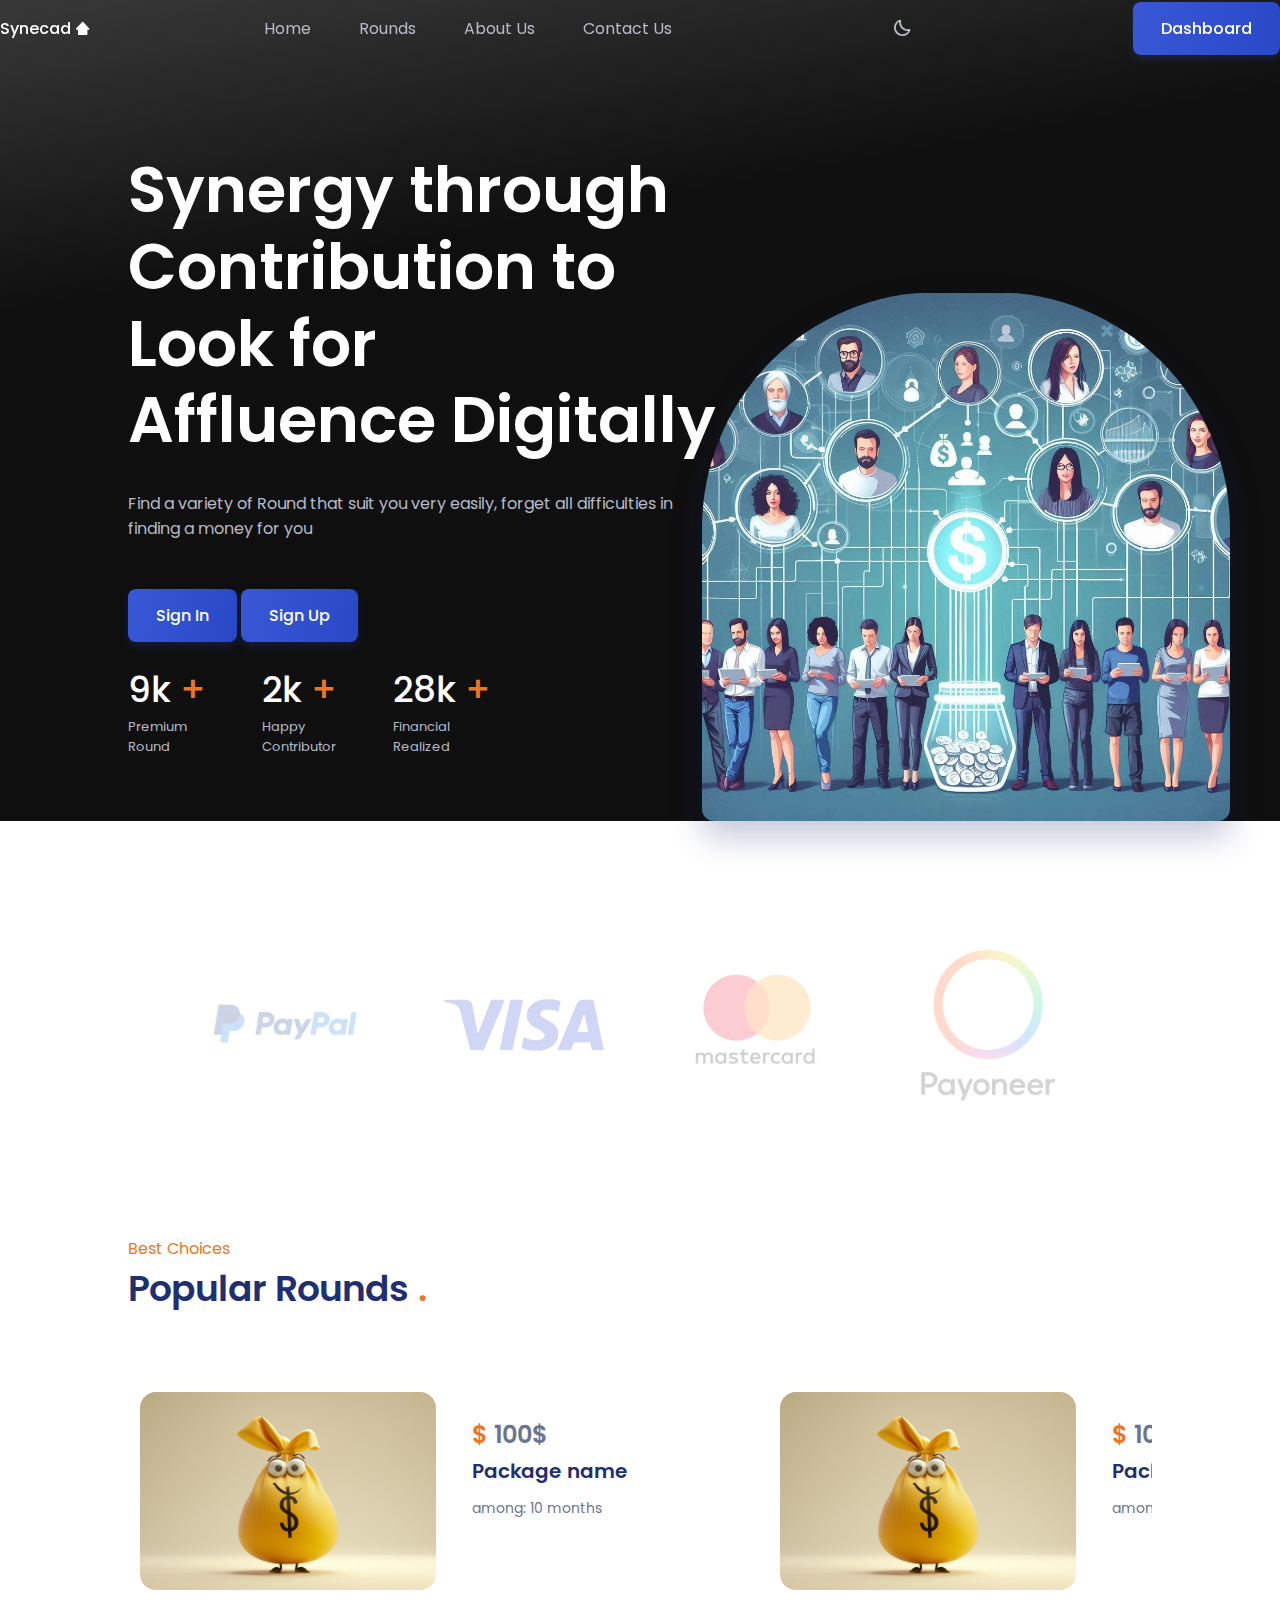
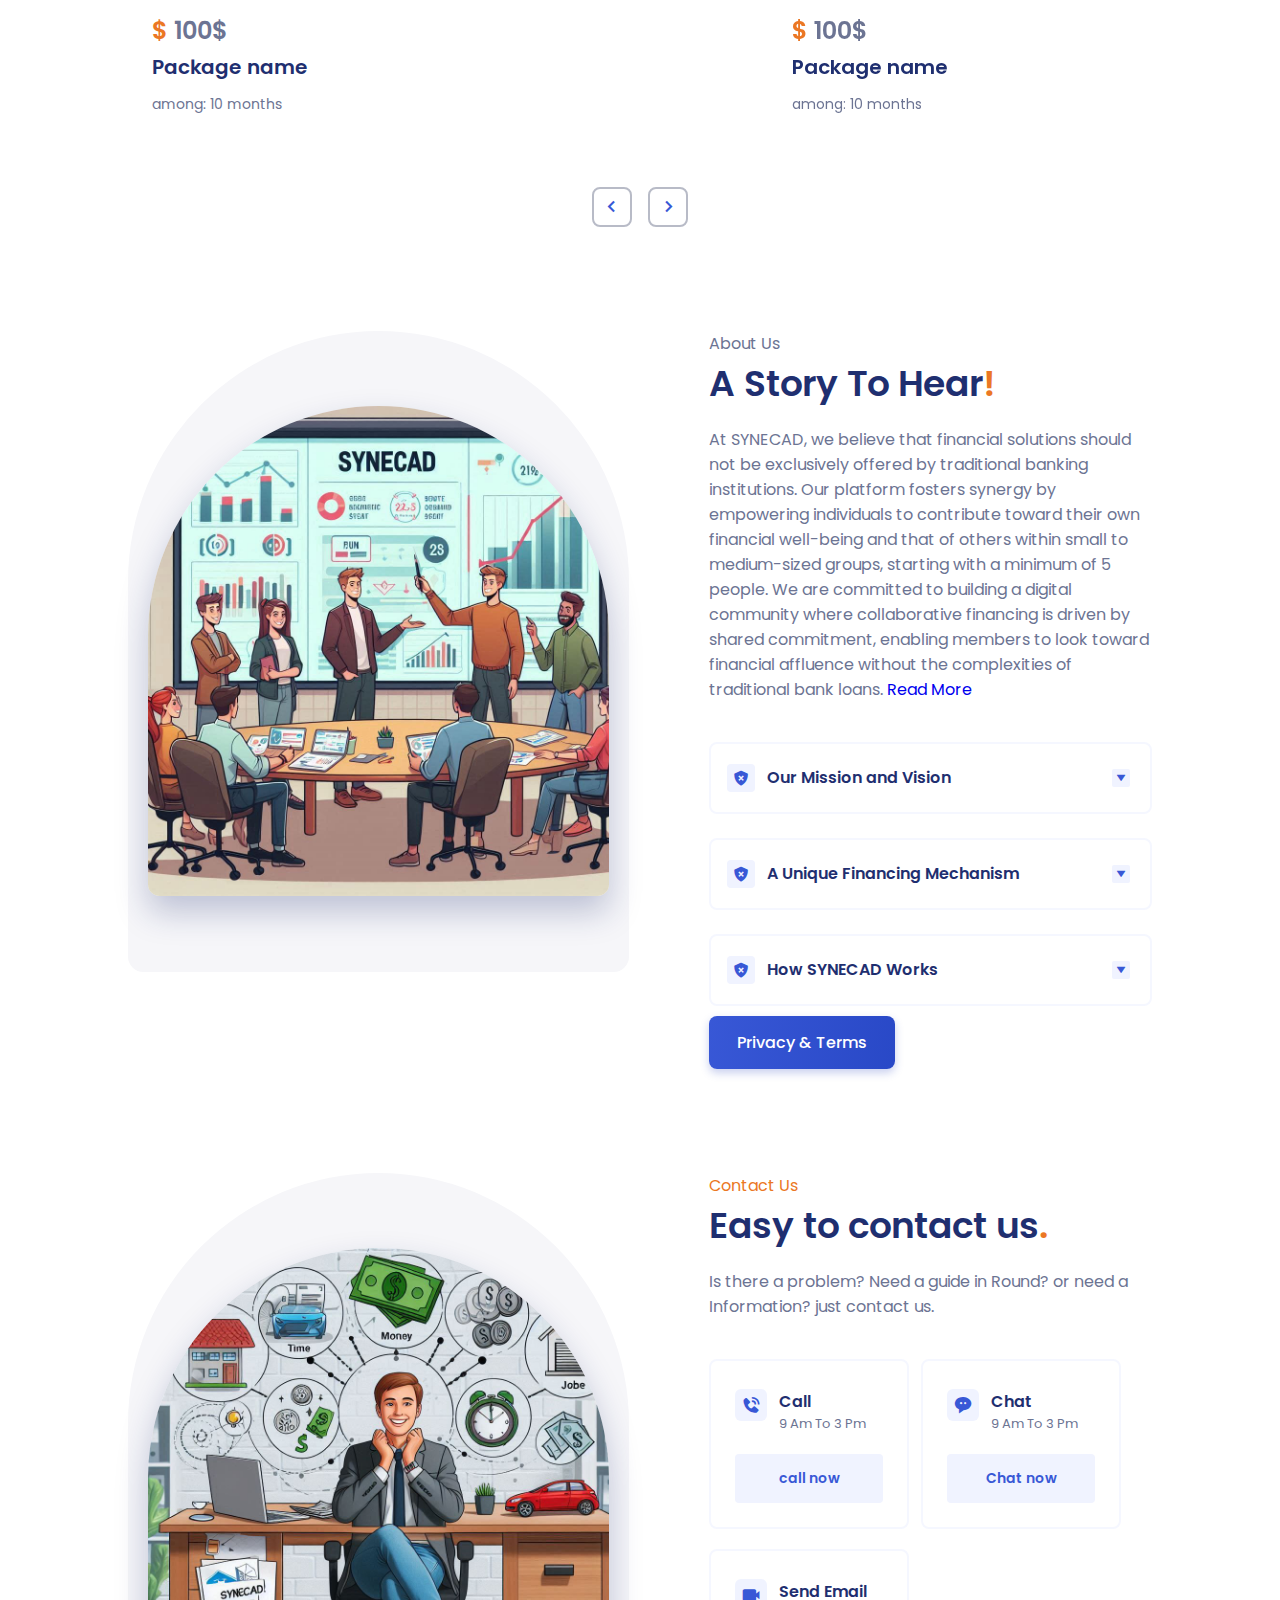
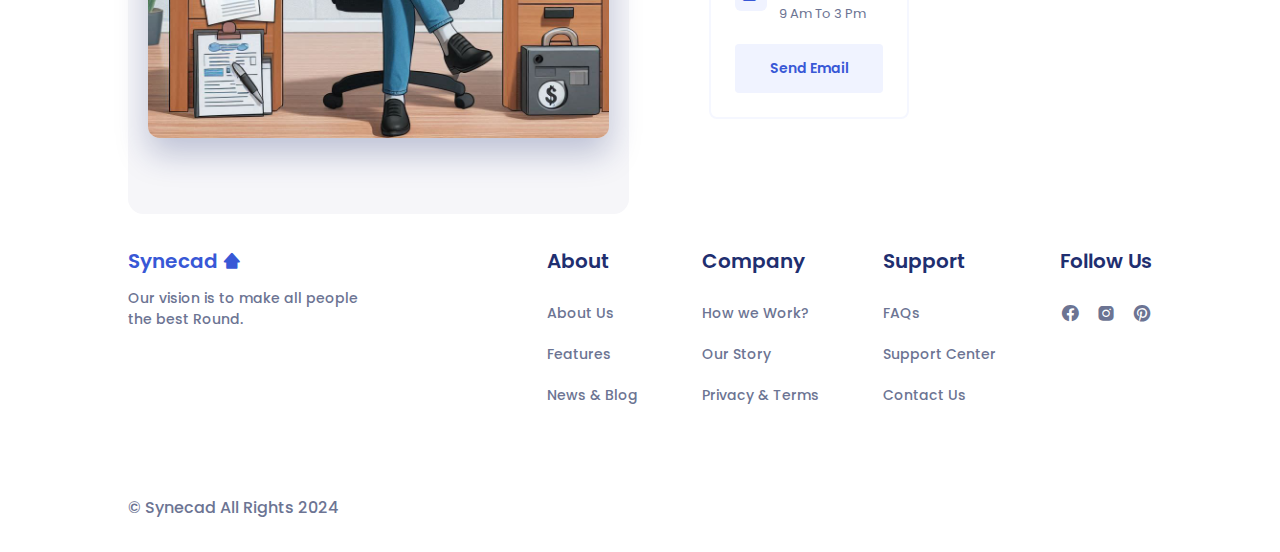
==== commit c25a4203: "Add files via upload" ====
--- a/index.html
+++ b/index.html
@@ -14,6 +14,9 @@
         <link rel="stylesheet" href="https://unpkg.com/swiper/swiper-bundle.min.css" />
         <link rel="stylesheet" href="./assets/css/swiper-bundle.min.css">
 
+        <!--=============== Bootstrap CSS ===============-->
+        <link href="https://cdn.jsdelivr.net/npm/bootstrap@5.0.2/dist/css/bootstrap.min.css" rel="stylesheet" integrity="sha384-EVSTQN3/azprG1Anm3QDgpJLIm9Nao0Yz1ztcQTwFspd3yD65VohhpuuCOmLASjC" crossorigin="anonymous">
+
         <!--=============== CSS ===============-->
         <link rel="stylesheet" href="./assets/css/styles.css">
 
@@ -22,8 +25,8 @@
     <body>
         <!--==================== HEADER ====================-->
         <header class="header" id="header">
-            <nav class="nav container">
-                <a href="#" class="nav__logo">
+            <nav class="nav">
+                <a href="./index.html" class="nav__logo">
                     Synecad <i class="bx bxs-home-alt-2"></i>
                 </a>
 
@@ -36,13 +39,13 @@
                             </a>
                         </li>
                         <li class="nav__item">
-                            <a href="#popular" class="nav__link">
+                            <a href="#Rounds" class="nav__link">
                                 <i class="bx bx-building-house"></i>
                                 <span>Rounds</span>
                             </a>
                         </li>
                         <li class="nav__item">
-                            <a href="#value" class="nav__link">
+                            <a href="#AboutUS" class="nav__link">
                                 <i class='bx bx-money'></i>
                                 <span>About Us</span>
                             </a>
@@ -59,7 +62,7 @@
                 <!-- Theme change button -->
                  <i class="bx bx-moon change-theme" id="theme-button"></i>
 
-                <a href="#" class="button nav__button">
+                <a href="./dashboard.html" class="button nav__button">
                     Dashboard
                 </a>
             </nav>
@@ -80,10 +83,10 @@
                         </p>
 
                         <div class="signINUP">
-                            <a href="#" class="button nav__button Sign">
+                            <a href="./pages/SignUp.html" class="button nav__button Sign">
                                 Sign In
                             </a>
-                            <a href="#" class="button nav__button Sign">
+                            <a href="./pages/SignUp.html" class="button nav__button Sign">
                                 Sign Up
                             </a>
                         </div>
@@ -172,7 +175,7 @@
             </section>
 
             <!--==================== POPULAR ====================-->
-            <section class="popular section" id="popular">
+            <section class="popular section" id="Rounds">
                 <div class="container">
                     <span class="section__subtitle">Best Choices</span>
                     <h2 class="section__title">
@@ -258,7 +261,7 @@
             </section>
 
             <!--==================== VALUE ====================-->
-            <section class="value section" id="value">
+            <section class="value section" id="AboutUS">
                 <div class="value__container container grid">
 
                     <div class="value__images">
@@ -283,7 +286,7 @@
                                 medium-sized groups, starting with a minimum of 5 people. We are committed to building a
                                 digital community where collaborative financing is driven by shared commitment, enabling
                                 members to look toward financial affluence without the complexities of traditional bank loans.
-                                <a href="#">Read More</a>
+                                <a href="./pages/AboutUs.html" class="stretched-link">Read More</a>
                             </p>
                         </div>
 
@@ -369,53 +372,8 @@
                                 </div>
                             </div>
                             
-                            <!-- <div class="value__accordion-item">
-                                <header class="value__accordion-header">
-                                    <i class="bx bxs-shield-x value__accordion-icon"></i>
-                                    <h3 class="value__accordion-title">
-                                        Our Commitment to Security and Transparency
-                                    </h3>
-                                    <div class="value__accordion-arrow">
-                                        <i class="bx bxs-down-arrow"></i>
-                                    </div>
-                                </header>
-
-                                <div class="value__accordion-content">
-                                    <p class="value__accordion-descripition">
-                                        At SYNECAD, we adhere to the highest standards of security to protect user data and
-                                        ensure safe transactions. We also provide a transparent and straightforward digital
-                                        environment, enabling each member to track the funding process with clarity.                                    </p>
-                                </div>
-                            </div>
-
-                            <div class="value__accordion-item">
-                                <header class="value__accordion-header">
-                                    <i class="bx bxs-shield-x value__accordion-icon"></i>
-                                    <h3 class="value__accordion-title">
-                                        Platform Services and Responsibility Disclaimer
-                                    </h3>
-                                    <div class="value__accordion-arrow">
-                                        <i class="bx bxs-down-arrow"></i>
-                                    </div>
-                                </header>
-
-                                <div class="value__accordion-content">
-                                    <p class="value__accordion-descripition">
-                                        SYNECAD provides users with a full range of digital tools to facilitate the funding process
-                                        seamlessly and securely, anytime and anywhere. Our services include:
-                                        <br/>
-                                        ● A digital space for creating funding groups.
-                                        <br/>
-                                        ● Contribution and payment mechanisms to securely manage deposits and
-                                        withdrawals.
-                                        <br/>
-                                        ● Personal digital wallets for each user to enable secure and efficient transactions                                    
-                                    </p>
-                                </div>
-                            </div> -->
-                            
-                        </div>
-                        <a href="#" class="button nav__button" style="margin-top: 10px;">
+                        </div>
+                        <a href="./pages/Privacy&Terms.html" class="button nav__button" style="margin-top: 10px;">
                             Privacy & Terms
                         </a>
                     </div>
@@ -499,24 +457,6 @@
                                     Send Email
                                 </button>
                             </div>
-
-                            <!-- <div class="contact__card-box">
-                                <div class="contact__card-info">
-                                    <i class="bx bxs-envelope"></i>
-                                    <div>
-                                        <h3 class="contact__card-title">
-                                            Message
-                                        </h3>
-                                        <p class="contact__card-description">
-                                            022.321.165.19
-                                        </p>
-                                    </div>
-                                </div>
-
-                                <button class="button contact__card-button">
-                                    Message now
-                                </button>
-                            </div> -->
                         </div>
                     </div>
                 </div>
@@ -527,7 +467,7 @@
         <footer class="footer__section">
             <div class="footer__container container grid">
                 <div>
-                    <a href="#" class="footer__logo">
+                    <a href="./index.html" class="footer__logo">
                         Synecad <i class="bx bxs-home-alt-2"></i>
                     </a>
                     <p class="footer__description">
@@ -542,13 +482,13 @@
 
                         <ul class="footer__links">
                             <li>
-                                <a href="#" class="footer__link">About Us</a>
-                            </li>
-                            <li>
-                                <a href="#" class="footer__link">Features</a>
-                            </li>
-                            <li>
-                                <a href="#" class="footer__link">News & Blog</a>
+                                <a href="./pages/AboutUs.html" class="footer__link">About Us</a>
+                            </li>
+                            <li>
+                                <a href="./pages/AboutUs.html" class="footer__link">Features</a>
+                            </li>
+                            <li>
+                                <a href="./pages/Blogs.html" class="footer__link">News & Blog</a>
                             </li>
                         </ul>
                     </div>
@@ -558,13 +498,13 @@
 
                         <ul class="footer__links">
                             <li>
-                                <a href="#" class="footer__link">How we Work?</a>
-                            </li>
-                            <li>
-                                <a href="#" class="footer__link">Capital</a>
-                            </li>
-                            <li>
-                                <a href="#" class="footer__link">Privacy & Terms</a>
+                                <a href="./pages/AboutUs.html" class="footer__link">How we Work?</a>
+                            </li>
+                            <li>
+                                <a href="./pages/AboutUs.html" class="footer__link">Our Story</a>
+                            </li>
+                            <li>
+                                <a href="./pages/Privacy&Terms.html" class="footer__link">Privacy & Terms</a>
                             </li>
                         </ul>
                     </div>
@@ -574,13 +514,13 @@
 
                         <ul class="footer__links">
                             <li>
-                                <a href="#" class="footer__link">FAQs</a>
-                            </li>
-                            <li>
-                                <a href="#" class="footer__link">Support Center</a>
-                            </li>
-                            <li>
-                                <a href="#" class="footer__link">Contact Us</a>
+                                <a href="./pages/ContactUs.html" class="footer__link">FAQs</a>
+                            </li>
+                            <li>
+                                <a href="./pages/ContactUs.html" class="footer__link">Support Center</a>
+                            </li>
+                            <li>
+                                <a href="./pages/ContactUs.html" class="footer__link">Contact Us</a>
                             </li>
                         </ul>
                     </div>
@@ -613,20 +553,11 @@
             </div>
         </footer>
 
-
-        <!--========== SCROLL UP ==========-->
-        <a href="#" class="scrollup" id="scroll-up">
-            <i class="bx bx-chevrons-up"></i>
-        </a>
         <!--========== Box icons ==========-->
         <script src="https://unpkg.com/boxicons@2.1.4/dist/boxicons.js"></script>
-        <!--=============== SCROLLREVEAL ===============-->
-        <script src="./assets/js/swiper-bundle.min.js"></script>
-        <script src="https://unpkg.com/swiper/swiper-bundle.min.js"></script>
-
-        <!--=============== SWIPER JS ===============-->
-        <script src=""></script>
-
+
+        <!--=============== Bootstrap JS ===============-->
+        <script src="https://cdn.jsdelivr.net/npm/bootstrap@5.0.2/dist/js/bootstrap.bundle.min.js" integrity="sha384-MrcW6ZMFYlzcLA8Nl+NtUVF0sA7MsXsP1UyJoMp4YLEuNSfAP+JcXn/tWtIaxVXM" crossorigin="anonymous"></script>
         <!--=============== MAIN JS ===============-->
         <script src="./assets/js/main.js"></script>
     </body>
--- a/assets/css/styles.css
+++ b/assets/css/styles.css
@@ -1239,4 +1239,55 @@
   background-position: center;
   background-attachment: fixed;
   height: 40vh;
+}
+
+/* About US */
+.parallax {
+  min-height: 100vh;
+  display: flex;
+  justify-content: center;
+  align-items: center;
+}
+
+.parallax-1 {
+  background: url('../../assets/img/Landing.jpg') no-repeat;
+  background-size: cover;
+  background-position: center;
+  background-attachment: fixed;
+}
+
+.parallax-inner{
+  padding: 25px;
+  background-color: rgba(255, 255, 255, 0.8); /* Slightly transparent white */
+  border-radius: 15px
+}
+
+.parallax h1{
+  text-align: center;
+  font-size: 54px;
+  color: var(--first-color);
+}
+
+.parallax h6{
+  text-align: center;
+  color: var(--second-color);
+}
+
+.main-title{
+  text-align: center;
+  font-size: 54px;
+  color: var(--first-color);
+}
+
+.main-title span{
+  color: var(--second-color);
+}
+
+.sectionBG{
+  background: var(--first-color-lighten);
+  height: auto;
+  display: flex;
+  flex-direction: column;
+  align-items: center;
+  justify-content: space-around;
 }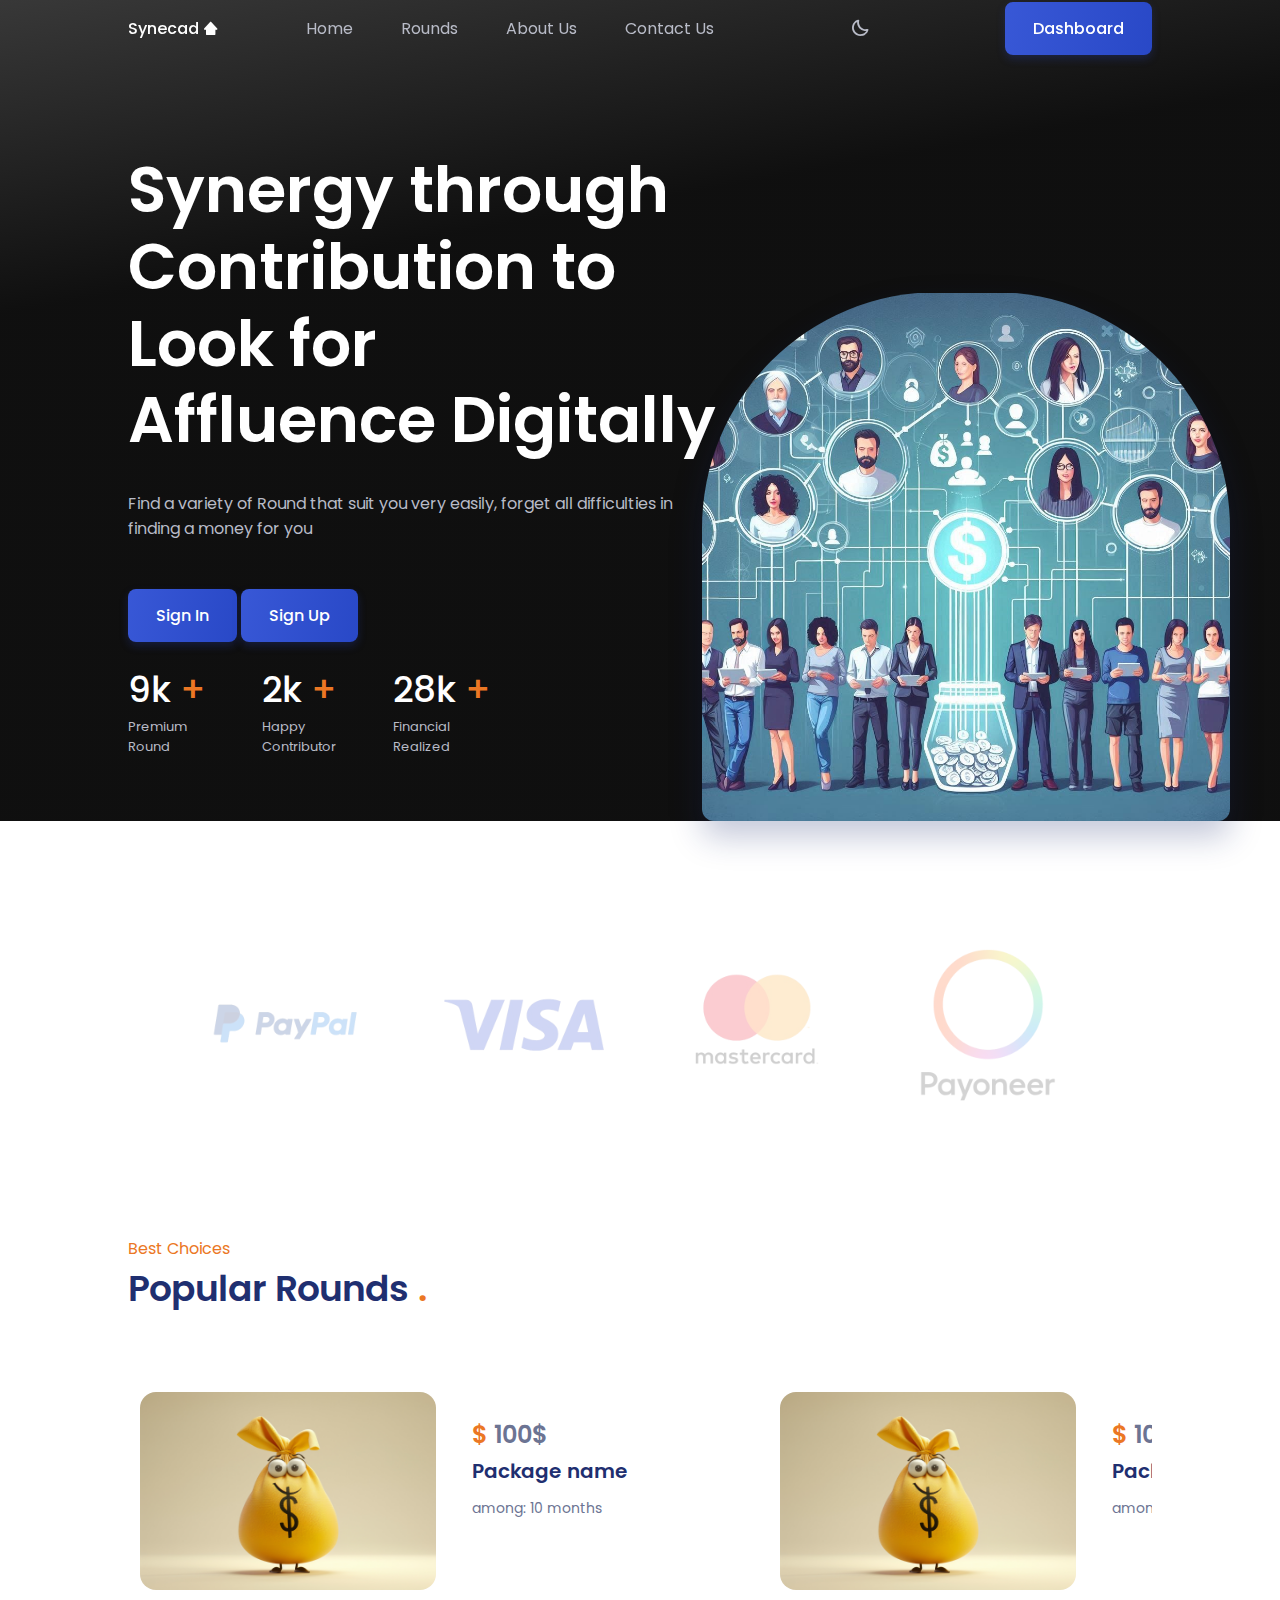
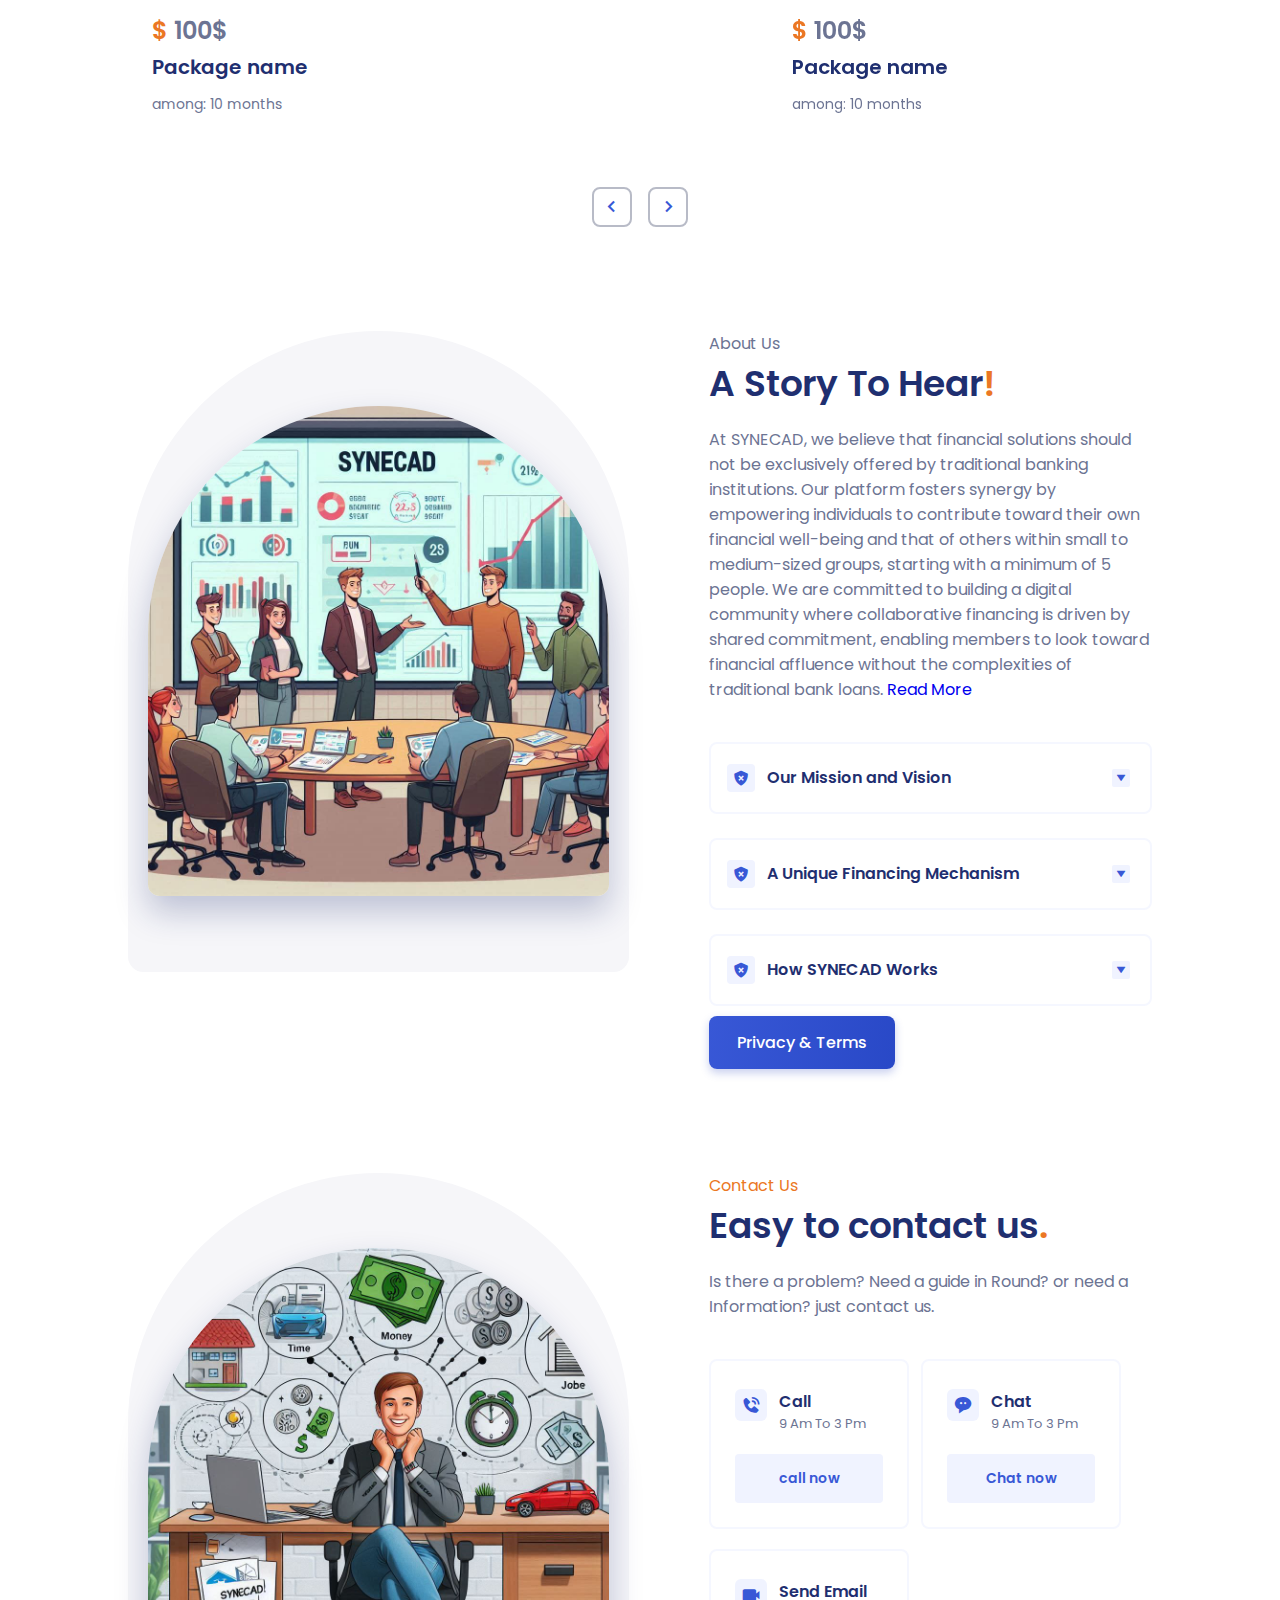
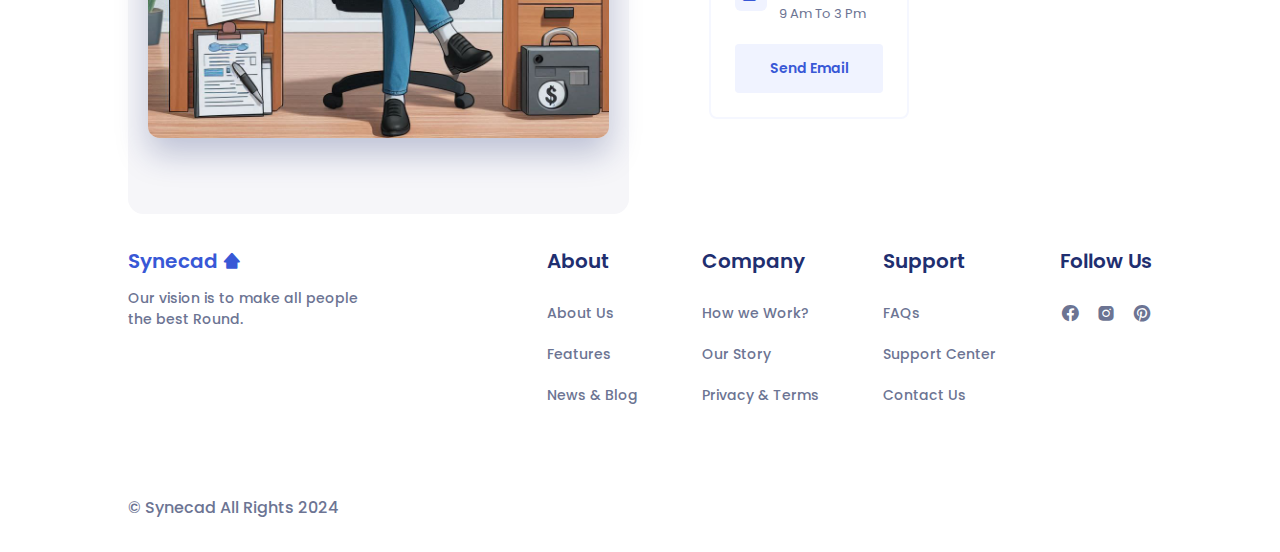
==== commit 6b72a2e4: "Update index.html" ====
--- a/index.html
+++ b/index.html
@@ -25,7 +25,7 @@
     <body>
         <!--==================== HEADER ====================-->
         <header class="header" id="header">
-            <nav class="nav">
+            <nav class="nav container">
                 <a href="./index.html" class="nav__logo">
                     Synecad <i class="bx bxs-home-alt-2"></i>
                 </a>
@@ -83,7 +83,7 @@
                         </p>
 
                         <div class="signINUP">
-                            <a href="./pages/SignUp.html" class="button nav__button Sign">
+                            <a href="./pages/SignIn.html" class="button nav__button Sign">
                                 Sign In
                             </a>
                             <a href="./pages/SignUp.html" class="button nav__button Sign">
@@ -561,4 +561,4 @@
         <!--=============== MAIN JS ===============-->
         <script src="./assets/js/main.js"></script>
     </body>
-</html>+</html>
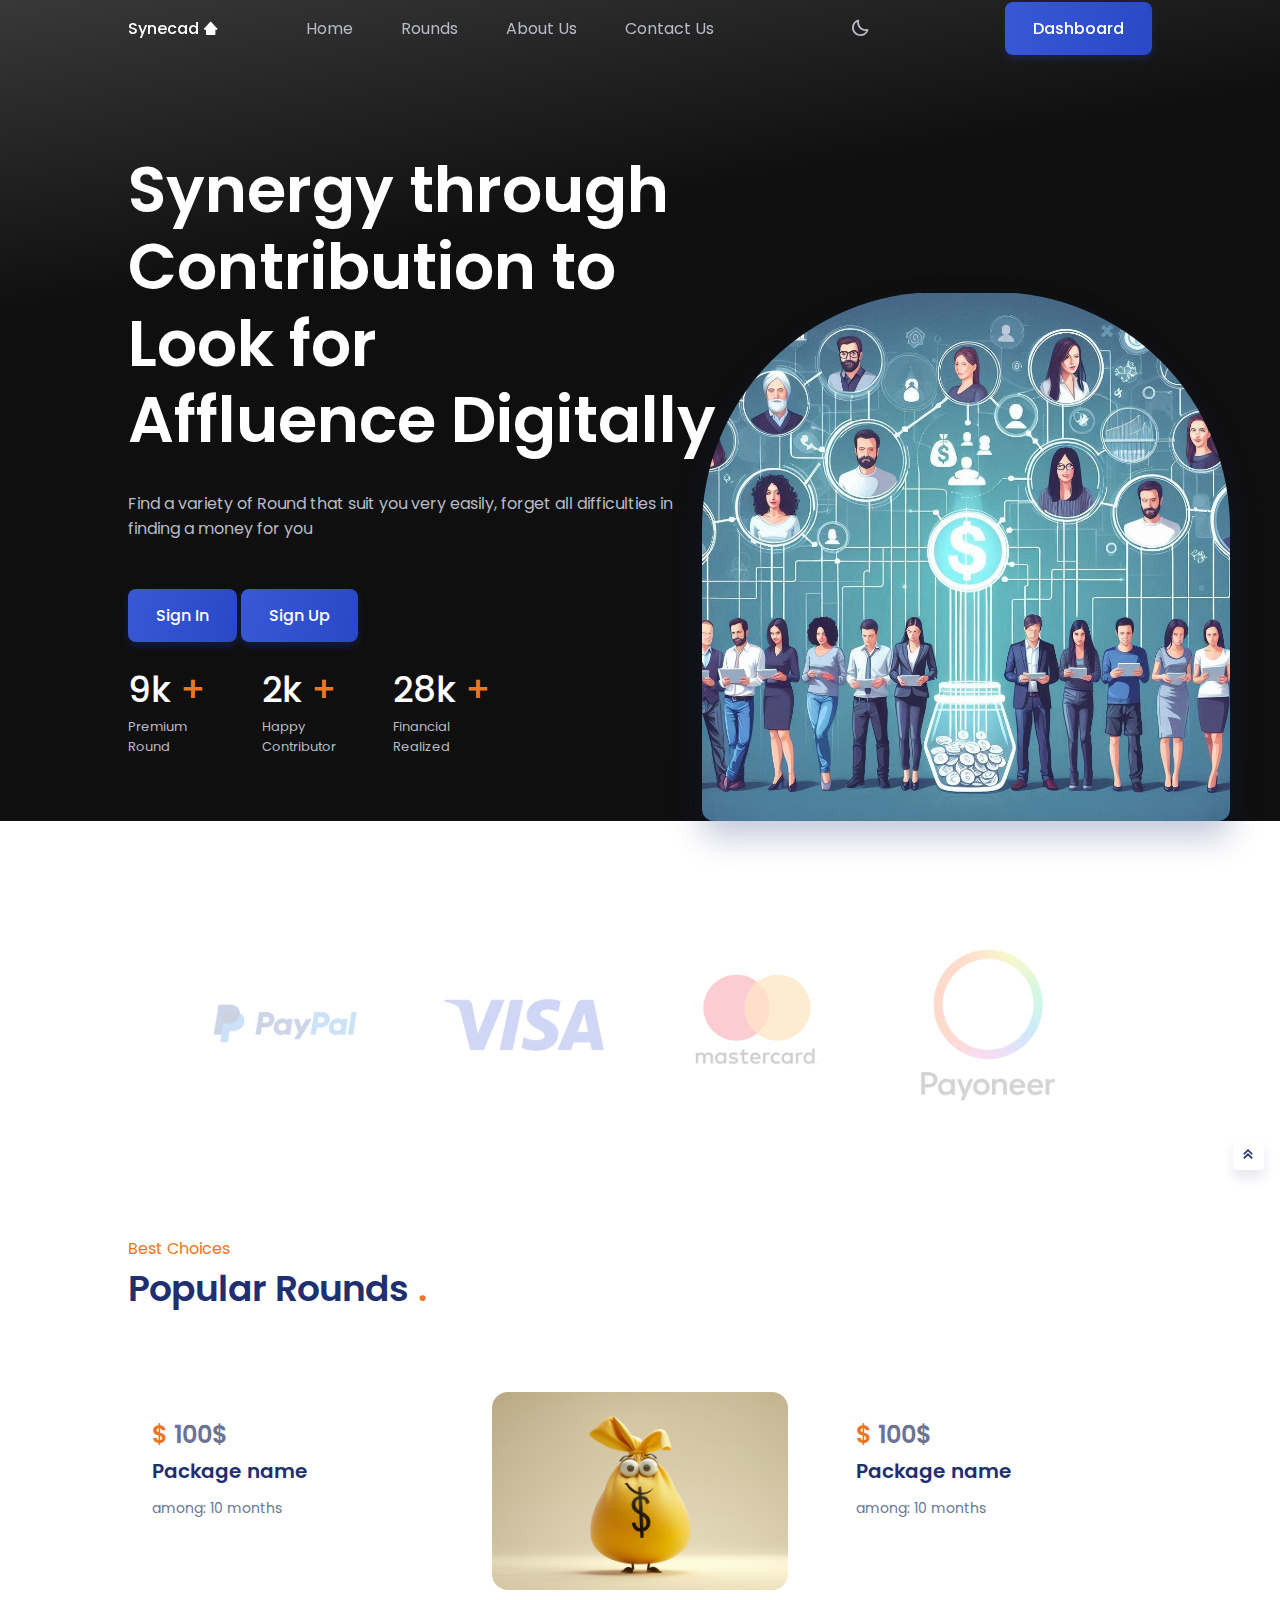
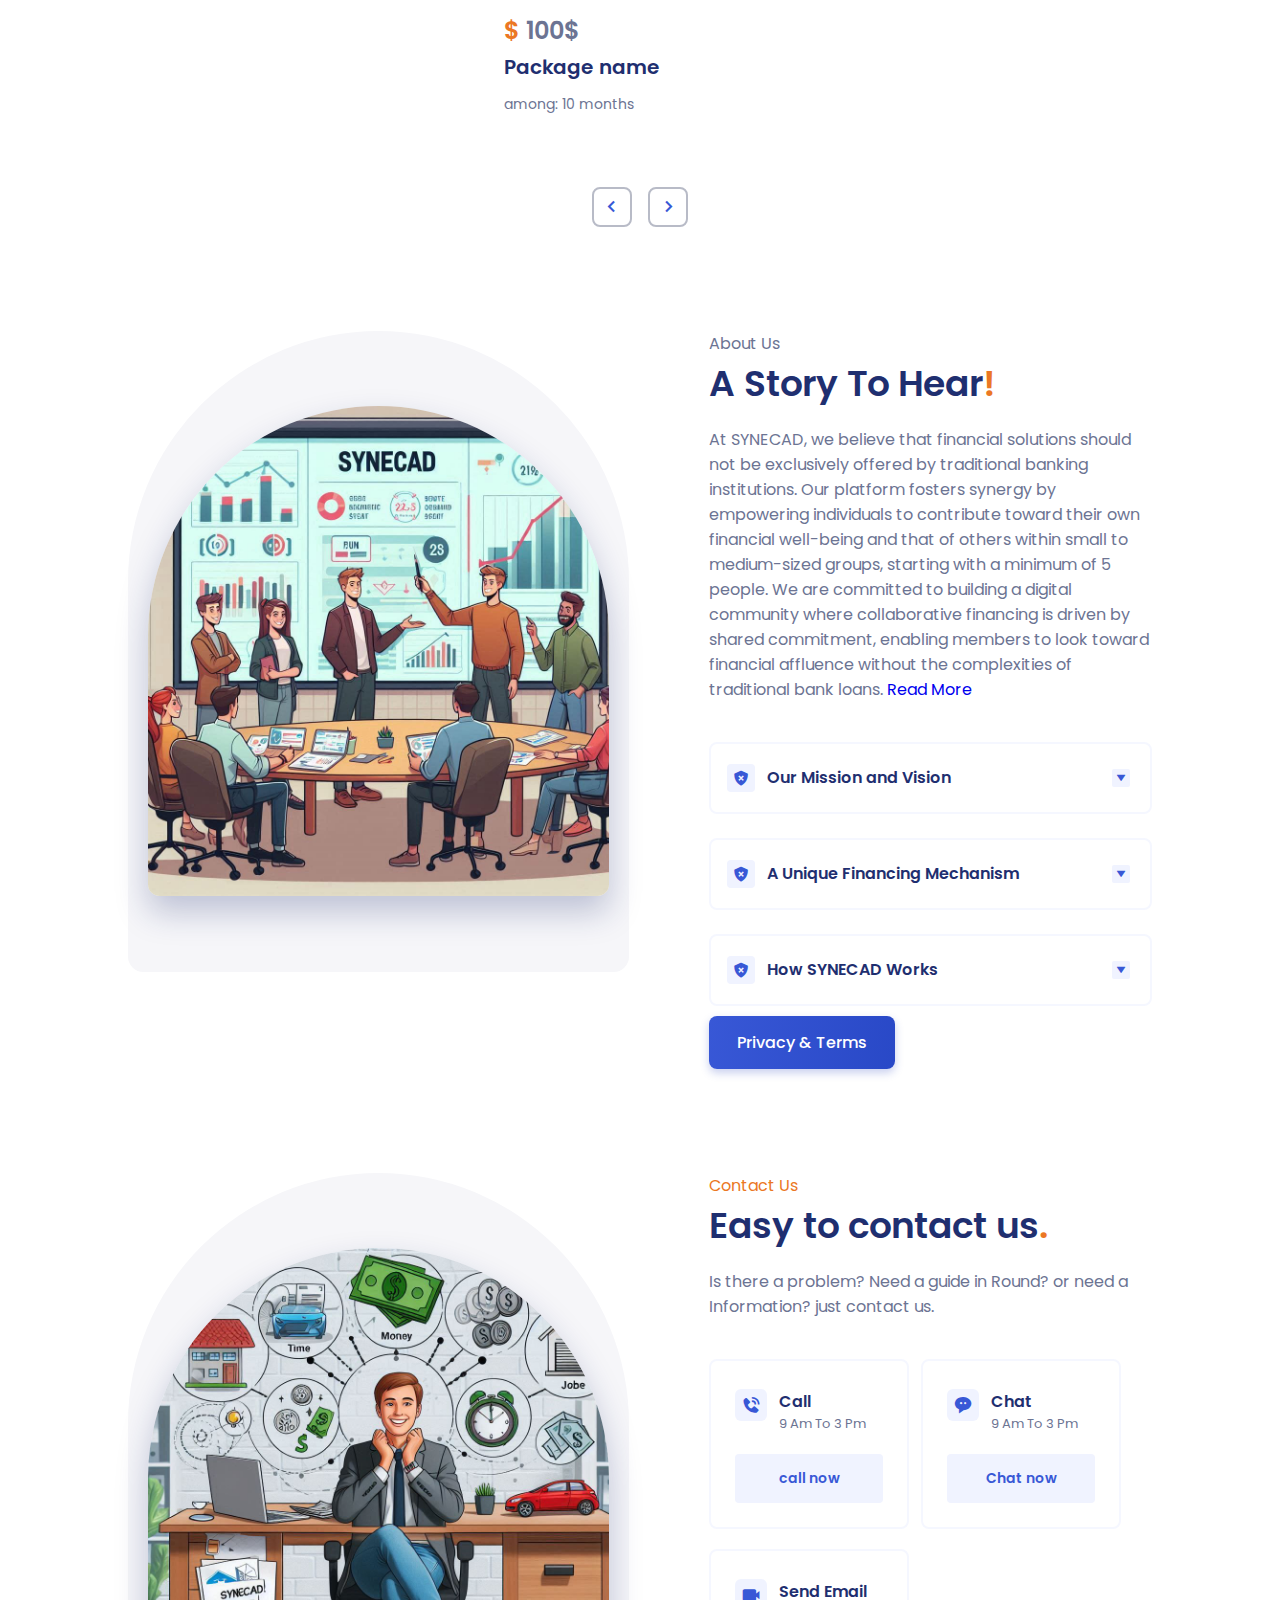
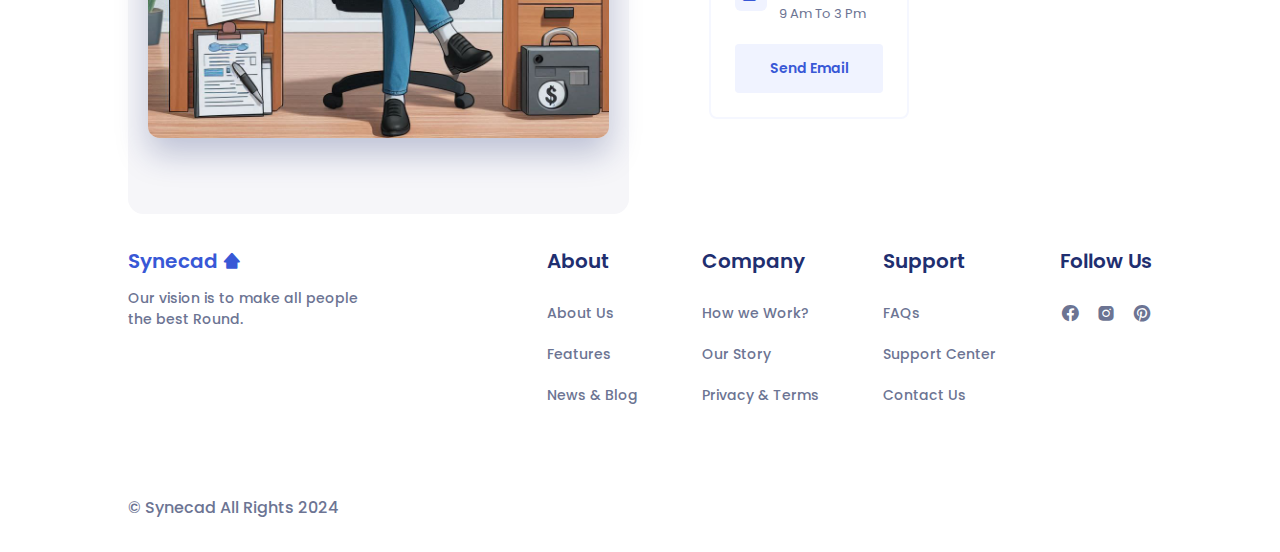
==== commit 09dab0f2: "Update index.html" ====
--- a/index.html
+++ b/index.html
@@ -1,564 +1,589 @@
 <!DOCTYPE html>
-    <html lang="en">
-    <head>
-        <meta charset="UTF-8">
-        <meta name="viewport" content="width=device-width, initial-scale=1.0">
-
-        <!--=============== FAVICON ===============-->
-        <link rel="shortcut icon" href="" type="image/x-icon">
-
-        <!--=============== BOXICONS ===============-->
-        <link href='https://unpkg.com/boxicons@2.1.4/css/boxicons.min.css' rel='stylesheet'>
-        
-        <!--=============== SWIPER CSS ===============-->
-        <link rel="stylesheet" href="https://unpkg.com/swiper/swiper-bundle.min.css" />
-        <link rel="stylesheet" href="./assets/css/swiper-bundle.min.css">
-
-        <!--=============== Bootstrap CSS ===============-->
-        <link href="https://cdn.jsdelivr.net/npm/bootstrap@5.0.2/dist/css/bootstrap.min.css" rel="stylesheet" integrity="sha384-EVSTQN3/azprG1Anm3QDgpJLIm9Nao0Yz1ztcQTwFspd3yD65VohhpuuCOmLASjC" crossorigin="anonymous">
-
-        <!--=============== CSS ===============-->
-        <link rel="stylesheet" href="./assets/css/styles.css">
-
-        <title>Responsive real state website - Bedimcode</title>
-    </head>
-    <body>
-        <!--==================== HEADER ====================-->
-        <header class="header" id="header">
-            <nav class="nav container">
-                <a href="./index.html" class="nav__logo">
+<html lang="en">
+
+<head>
+    <meta charset="UTF-8">
+    <meta name="viewport" content="width=device-width, initial-scale=1.0">
+
+    <!--=============== FAVICON ===============-->
+    <link rel="shortcut icon" href="" type="image/x-icon">
+
+    <!--=============== BOXICONS ===============-->
+    <link href='https://unpkg.com/boxicons@2.1.4/css/boxicons.min.css' rel='stylesheet'>
+
+    <!--=============== SWIPER CSS ===============-->
+    <link rel="stylesheet" href="https://unpkg.com/swiper/swiper-bundle.min.css" />
+    <link rel="stylesheet" href="./assets/css/swiper-bundle.min.css">
+
+    <!--=============== Bootstrap CSS ===============-->
+    <link href="https://cdn.jsdelivr.net/npm/bootstrap@5.0.2/dist/css/bootstrap.min.css" rel="stylesheet"
+        integrity="sha384-EVSTQN3/azprG1Anm3QDgpJLIm9Nao0Yz1ztcQTwFspd3yD65VohhpuuCOmLASjC" crossorigin="anonymous">
+
+    <!--=============== CSS ===============-->
+    <link rel="stylesheet" href="./assets/css/styles.css">
+
+    <title>Responsive real state website - Bedimcode</title>
+</head>
+
+<body>
+    <!--==================== HEADER ====================-->
+    <header class="header" id="header">
+        <nav class="nav container">
+            <a href="./index.html" class="nav__logo">
+                Synecad <i class="bx bxs-home-alt-2"></i>
+            </a>
+
+            <div class="nav__menu">
+                <ul class="nav__list">
+                    <li class="nav__item">
+                        <a href="#home" class="nav__link">
+                            <i class="bx bx-home-alt-2"></i>
+                            <span>Home</span>
+                        </a>
+                    </li>
+                    <li class="nav__item">
+                        <a href="#Rounds" class="nav__link">
+                            <i class="bx bx-building-house"></i>
+                            <span>Rounds</span>
+                        </a>
+                    </li>
+                    <li class="nav__item">
+                        <a href="#AboutUS" class="nav__link">
+                            <i class='bx bx-money'></i>
+                            <span>About Us</span>
+                        </a>
+                    </li>
+                    <li class="nav__item">
+                        <a href="#contact" class="nav__link">
+                            <i class='bx bx-phone'></i>
+                            <span>Contact Us</span>
+                        </a>
+                    </li>
+                </ul>
+            </div>
+
+            <!-- Theme change button -->
+            <i class="bx bx-moon change-theme" id="theme-button"></i>
+
+            <a href="./dashboard.html" class="button nav__button">
+                Dashboard
+            </a>
+        </nav>
+    </header>
+
+    <!--==================== MAIN ====================-->
+    <main class="main">
+        <!--==================== HOME ====================-->
+        <section class="home section" id="home">
+            <div class="home__container container grid">
+                <div class="home__data">
+                    <h1 class="home__title">
+                        Synergy through Contribution to Look for Affluence Digitally
+                    </h1>
+                    <p class="home__description">
+                        Find a variety of Round that suit you very easily,
+                        forget all difficulties in finding a money for you
+                    </p>
+
+                    <div class="signINUP">
+                        <a href="./pages/SignUp.html" class="button nav__button Sign">
+                            Sign In
+                        </a>
+                        <a href="./pages/SignUp.html" class="button nav__button Sign">
+                            Sign Up
+                        </a>
+                    </div>
+
+                    <div class="home__value">
+                        <div>
+                            <h1 class="home__value-number">
+                                9k <span>+</span>
+                            </h1>
+                            <span class="home__value-description">
+                                Premium <br> Round
+                            </span>
+                        </div>
+                        <div>
+                            <h1 class="home__value-number">
+                                2k <span>+</span>
+                            </h1>
+                            <span class="home__value-description">
+                                Happy <br> Contributor
+                            </span>
+                        </div>
+                        <div>
+                            <h1 class="home__value-number">
+                                28k <span>+</span>
+                            </h1>
+                            <span class="home__value-description">
+                                Financial <br> Realized
+                            </span>
+                        </div>
+                    </div>
+                </div>
+                <div class="home__images">
+                    <div class="home_orbe">
+
+                    </div>
+                    <div class="home__img">
+                        <img src="./assets/img/Home.jpg" alt="Landing">
+                    </div>
+                </div>
+            </div>
+        </section>
+
+        <div class="CustomNumbers">
+            <div>
+                <h1 class="home__value-number CustomValue">
+                    9k <span>+</span>
+                </h1>
+                <span class="home__value-description Customspan">
+                    Premium <br> Round
+                </span>
+            </div>
+            <div>
+                <h1 class="home__value-number CustomValue">
+                    2k <span>+</span>
+                </h1>
+                <span class="home__value-description Customspan">
+                    Happy <br> Contributor
+                </span>
+            </div>
+            <div>
+                <h1 class="home__value-number CustomValue">
+                    28k <span>+</span>
+                </h1>
+                <span class="home__value-description Customspan">
+                    Financial <br> Realized
+                </span>
+            </div>
+        </div>
+
+        <!--==================== LOGOS ====================-->
+        <section class="logos section">
+            <div class="logos__container container grid">
+                <div class="logos__img">
+                    <img src="./assets/img/icon1.png" alt="">
+                </div>
+                <div class="logos__img">
+                    <img src="./assets/img/icon2.png" alt="">
+                </div>
+                <div class="logos__img">
+                    <img src="./assets/img/icon3.png" alt="">
+                </div>
+                <div class="logos__img">
+                    <img src="./assets/img/icon4.png" alt="">
+                </div>
+            </div>
+        </section>
+
+        <!--==================== POPULAR ====================-->
+        <section class="popular section" id="Rounds">
+            <div class="container">
+                <span class="section__subtitle">Best Choices</span>
+                <h2 class="section__title">
+                    Popular Rounds <span>.</span>
+                </h2>
+
+                <div class="popular__container swiper">
+                    <div class="swiper-wrapper">
+
+                        <article class="popular__card swiper-slide">
+                            <img src="./assets/img/value1.jpg" alt="" class="popular__img">
+
+                            <div class="popular__data">
+                                <h2 class="popular__price">
+                                    <span>$</span> 100$
+                                </h2>
+                                <h3 class="popular__title">
+                                    Package name
+                                </h3>
+                                <p class="popular__description">
+                                    among: 10 months
+                                </p>
+                            </div>
+                        </article>
+
+                        <article class="popular__card swiper-slide">
+                            <img src="./assets/img/value2.jpg" alt="" class="popular__img">
+
+                            <div class="popular__data">
+                                <h2 class="popular__price">
+                                    <span>$</span> 100$
+                                </h2>
+                                <h3 class="popular__title">
+                                    Package name
+                                </h3>
+                                <p class="popular__description">
+                                    among: 10 months
+                                </p>
+                            </div>
+                        </article>
+
+                        <article class="popular__card swiper-slide">
+                            <img src="./assets/img/value1.jpg" alt="" class="popular__img">
+
+                            <div class="popular__data">
+                                <h2 class="popular__price">
+                                    <span>$</span> 100$
+                                </h2>
+                                <h3 class="popular__title">
+                                    Package name
+                                </h3>
+                                <p class="popular__description">
+                                    among: 10 months
+                                </p>
+                            </div>
+                        </article>
+
+                        <article class="popular__card swiper-slide">
+                            <img src="./assets/img/value2.jpg" alt="" class="popular__img">
+
+                            <div class="popular__data">
+                                <h2 class="popular__price">
+                                    <span>$</span> 100$
+                                </h2>
+                                <h3 class="popular__title">
+                                    Package name
+                                </h3>
+                                <p class="popular__description">
+                                    among: 10 months
+                                </p>
+                            </div>
+                        </article>
+                    </div>
+
+                    <div class="swiper-button-next">
+                        <i class="bx bx-chevron-right"></i>
+                    </div>
+                    <div class="swiper-button-prev">
+                        <i class="bx bx-chevron-left"></i>
+                    </div>
+                </div>
+            </div>
+        </section>
+
+        <!--==================== VALUE ====================-->
+        <section class="value section" id="AboutUS">
+            <div class="value__container container grid">
+
+                <div class="value__images">
+                    <div class="value__orbe"></div>
+                    <div class="value__img">
+                        <img src="./assets/img/ContactUs.jpg" alt="">
+                    </div>
+                </div>
+
+                <div class="value__content">
+                    <div class="value__data">
+                        <span class="section__subttitle">
+                            About Us
+                        </span>
+                        <h2 class="section__title">
+                            A Story To Hear<span>!</span>
+                        </h2>
+                        <p class="value__description">
+                            At SYNECAD, we believe that financial solutions should not be exclusively offered by
+                            traditional banking institutions. Our platform fosters synergy by empowering individuals to
+                            contribute toward their own financial well-being and that of others within small to
+                            medium-sized groups, starting with a minimum of 5 people. We are committed to building a
+                            digital community where collaborative financing is driven by shared commitment, enabling
+                            members to look toward financial affluence without the complexities of traditional bank
+                            loans.
+                            <a href="./pages/AboutUs.html" class="stretched-link">Read More</a>
+                        </p>
+                    </div>
+
+                    <div class="value__accordion">
+                        <div class="value__accordion-item">
+                            <header class="value__accordion-header">
+                                <i class="bx bxs-shield-x value__accordion-icon"></i>
+                                <h3 class="value__accordion-title">
+                                    Our Mission and Vision
+                                </h3>
+                                <div class="value__accordion-arrow">
+                                    <i class="bx bxs-down-arrow"></i>
+                                </div>
+                            </header>
+
+                            <div class="value__accordion-content">
+                                <p class="value__accordion-descripition">
+                                    Our mission is to build flexible, cooperative financial communities that make
+                                    self-funding
+                                    easily accessible and sustainable, free from conventional restrictions. Our vision
+                                    is to
+                                    become the leading platform for digital, collaborative financing, connecting
+                                    individuals
+                                    around the world to achieve their goals together.
+                                </p>
+                            </div>
+                        </div>
+
+                        <div class="value__accordion-item">
+                            <header class="value__accordion-header">
+                                <i class="bx bxs-shield-x value__accordion-icon"></i>
+                                <h3 class="value__accordion-title">
+                                    A Unique Financing Mechanism
+                                </h3>
+                                <div class="value__accordion-arrow">
+                                    <i class="bx bxs-down-arrow"></i>
+                                </div>
+                            </header>
+
+                            <div class="value__accordion-content">
+                                <p class="value__accordion-descripition">
+                                    SYNECAD stands out with an innovative mechanism that strengthens bonds within small
+                                    communities. We help individuals pool their resources to fund their projects and
+                                    meet their
+                                    needs, where each member becomes a central pillar in the group’s success. This
+                                    alternative
+                                    approach to traditional finance highlights the value of collaboration as an economic
+                                    solution
+                                    based on trust and responsibility.
+                                    The concept of SYNECAD emerged from an urgent need to transform social bonds into
+                                    meaningful, practical steps that help individuals overcome financial challenges in
+                                    innovative
+                                    and sustainable ways. Through our platform, we support individuals in transitioning
+                                    from
+                                    isolated financial approaches to collective action, making SYNECAD not only a tool
+                                    for
+                                    funding but also a digital experience that promotes the values of mutual support and
+                                    shared
+                                    commitment in today’s complex world
+                                </p>
+                            </div>
+                        </div>
+
+                        <div class="value__accordion-item">
+                            <header class="value__accordion-header">
+                                <i class="bx bxs-shield-x value__accordion-icon"></i>
+                                <h3 class="value__accordion-title">
+                                    How SYNECAD Works
+                                </h3>
+                                <div class="value__accordion-arrow">
+                                    <i class="bx bxs-down-arrow"></i>
+                                </div>
+                            </header>
+
+                            <div class="value__accordion-content">
+                                <p class="value__accordion-descripition">
+                                    SYNECAD offers two self-funding models tailored to meet diverse needs:
+                                    <br />
+                                    1. Fixed Contribution Model :
+                                    <br />
+                                    In this model, group members contribute a fixed amount each month. In each funding
+                                    cycle, one member of the group receives the total pooled amount until each member
+                                    has had a turn. The Fixed Contribution Model provides regular funding without the
+                                    need for costly loans.
+                                    <br />
+                                    2. Flexible Contribution Model :
+                                    <br />
+                                    In this model, each member can choose a monthly contribution amount that suits
+                                    their financial capacity, and each member receives their cumulative contributions in
+                                    one full payout during their designated month. This model offers greater flexibility
+                                    and
+                                    enhances cooperation among members with varying financial abilities.
+                                </p>
+                            </div>
+                        </div>
+
+                    </div>
+                    <a href="./pages/Privacy&Terms.html" class="button nav__button" style="margin-top: 10px;">
+                        Privacy & Terms
+                    </a>
+                </div>
+            </div>
+        </section>
+
+        <!--==================== CONTACT ====================-->
+        <section class="contact section" id="contact">
+            <div class="contact__container container grid">
+
+                <div class="contact__images">
+                    <div class="contact__orbe"></div>
+
+                    <div class="contact__img">
+                        <img src="./assets/img/AboutUS.jpg" alt="">
+                    </div>
+                </div>
+
+                <div class="contact__content">
+                    <div class="contact__data">
+                        <span class="section__subtitle">Contact Us</span>
+                        <h2 class="section__title">
+                            Easy to contact us<span>.</span>
+                        </h2>
+                        <p class="contact__description">
+                            Is there a problem? Need a guide in Round? or need a Information? just contact us.
+                        </p>
+                    </div>
+
+                    <div class="contact__card">
+                        <div class="contact__card-box">
+                            <div class="contact__card-info">
+                                <i class="bx bxs-phone-call"></i>
+                                <div>
+                                    <h3 class="contact__card-title">
+                                        Call
+                                    </h3>
+                                    <p class="contact__card-description">
+                                        9 Am To 3 Pm
+                                    </p>
+                                </div>
+                            </div>
+
+                            <button class="button contact__card-button">
+                                call now
+                            </button>
+                        </div>
+
+                        <div class="contact__card-box">
+                            <div class="contact__card-info">
+                                <i class="bx bxs-message-rounded-dots"></i>
+                                <div>
+                                    <h3 class="contact__card-title">
+                                        Chat
+                                    </h3>
+                                    <p class="contact__card-description">
+                                        9 Am To 3 Pm
+                                    </p>
+                                </div>
+                            </div>
+
+                            <button class="button contact__card-button">
+                                Chat now
+                            </button>
+                        </div>
+
+                        <div class="contact__card-box">
+                            <div class="contact__card-info">
+                                <i class="bx bxs-video"></i>
+                                <div>
+                                    <h3 class="contact__card-title">
+                                        Send Email
+                                    </h3>
+                                    <p class="contact__card-description">
+                                        9 Am To 3 Pm
+                                    </p>
+                                </div>
+                            </div>
+
+                            <button class="button contact__card-button">
+                                Send Email
+                            </button>
+                        </div>
+                    </div>
+                </div>
+            </div>
+        </section>
+    </main>
+
+    <!--==================== FOOTER ====================-->
+    <footer class="footer__section">
+        <div class="footer__container container grid">
+            <div>
+                <a href="./index.html" class="footer__logo">
                     Synecad <i class="bx bxs-home-alt-2"></i>
                 </a>
-
-                <div class="nav__menu">
-                    <ul class="nav__list">
-                        <li class="nav__item">
-                            <a href="#home" class="nav__link">
-                                <i class="bx bx-home-alt-2"></i>
-                                <span>Home</span>
-                            </a>
-                        </li>
-                        <li class="nav__item">
-                            <a href="#Rounds" class="nav__link">
-                                <i class="bx bx-building-house"></i>
-                                <span>Rounds</span>
-                            </a>
-                        </li>
-                        <li class="nav__item">
-                            <a href="#AboutUS" class="nav__link">
-                                <i class='bx bx-money'></i>
-                                <span>About Us</span>
-                            </a>
-                        </li>
-                        <li class="nav__item">
-                            <a href="#contact" class="nav__link">
-                                <i class='bx bx-phone'></i>
-                                <span>Contact Us</span>
-                            </a>
+                <p class="footer__description">
+                    Our vision is to make all people <br>
+                    the best Round.
+                </p>
+            </div>
+
+            <div class="footer__content">
+                <div>
+                    <h3 class="footer__title">About</h3>
+
+                    <ul class="footer__links">
+                        <li>
+                            <a href="./pages/AboutUs.html" class="footer__link">About Us</a>
+                        </li>
+                        <li>
+                            <a href="./pages/AboutUs.html" class="footer__link">Features</a>
+                        </li>
+                        <li>
+                            <a href="./pages/Blogs.html" class="footer__link">News & Blog</a>
                         </li>
                     </ul>
                 </div>
 
-                <!-- Theme change button -->
-                 <i class="bx bx-moon change-theme" id="theme-button"></i>
-
-                <a href="./dashboard.html" class="button nav__button">
-                    Dashboard
-                </a>
-            </nav>
-        </header>
-
-        <!--==================== MAIN ====================-->
-        <main class="main">
-            <!--==================== HOME ====================-->
-            <section class="home section" id="home">
-                <div class="home__container container grid">
-                    <div class="home__data">
-                        <h1 class="home__title">
-                            Synergy through Contribution to Look for Affluence Digitally
-                        </h1>
-                        <p class="home__description">
-                            Find a variety of Round that suit you very easily, 
-                            forget all difficulties in finding a money for you
-                        </p>
-
-                        <div class="signINUP">
-                            <a href="./pages/SignIn.html" class="button nav__button Sign">
-                                Sign In
-                            </a>
-                            <a href="./pages/SignUp.html" class="button nav__button Sign">
-                                Sign Up
-                            </a>
-                        </div>
-
-                        <div class="home__value">
-                            <div>
-                                <h1 class="home__value-number">
-                                    9k <span>+</span>
-                                </h1>
-                                <span class="home__value-description">
-                                    Premium <br> Round
-                                </span>
-                            </div>
-                            <div>
-                                <h1 class="home__value-number">
-                                    2k <span>+</span>
-                                </h1>
-                                <span class="home__value-description">
-                                   Happy <br> Contributor
-                                </span>
-                            </div>
-                            <div>
-                                <h1 class="home__value-number">
-                                    28k <span>+</span>
-                                </h1>
-                                <span class="home__value-description">
-                                    Financial <br> Realized                                
-                                </span>
-                            </div>
-                        </div>
-                    </div>
-                    <div class="home__images">
-                        <div class="home_orbe">
-
-                        </div>
-                        <div class="home__img">
-                            <img src="./assets/img/Home.jpg" alt="Landing">
-                        </div>
-                    </div>
-                </div>
-            </section>
-
-            <div class="CustomNumbers">
                 <div>
-                    <h1 class="home__value-number CustomValue">
-                        9k <span>+</span>
-                    </h1>
-                    <span class="home__value-description Customspan">
-                        Premium <br> Round
-                    </span>
-                </div>
+                    <h3 class="footer__title">Company</h3>
+
+                    <ul class="footer__links">
+                        <li>
+                            <a href="./pages/AboutUs.html" class="footer__link">How we Work?</a>
+                        </li>
+                        <li>
+                            <a href="./pages/AboutUs.html" class="footer__link">Our Story</a>
+                        </li>
+                        <li>
+                            <a href="./pages/Privacy&Terms.html" class="footer__link">Privacy & Terms</a>
+                        </li>
+                    </ul>
+                </div>
+
                 <div>
-                    <h1 class="home__value-number CustomValue">
-                        2k <span>+</span>
-                    </h1>
-                    <span class="home__value-description Customspan">
-                       Happy <br> Contributor
-                    </span>
-                </div>
+                    <h3 class="footer__title">Support</h3>
+
+                    <ul class="footer__links">
+                        <li>
+                            <a href="./pages/ContactUs.html" class="footer__link">FAQs</a>
+                        </li>
+                        <li>
+                            <a href="./pages/ContactUs.html" class="footer__link">Support Center</a>
+                        </li>
+                        <li>
+                            <a href="./pages/ContactUs.html" class="footer__link">Contact Us</a>
+                        </li>
+                    </ul>
+                </div>
+
                 <div>
-                    <h1 class="home__value-number CustomValue">
-                        28k <span>+</span>
-                    </h1>
-                    <span class="home__value-description Customspan">
-                        Financial <br> Realized                                
-                    </span>
-                </div>
-            </div>
-
-            <!--==================== LOGOS ====================-->
-            <section class="logos section">
-                <div class="logos__container container grid">
-                    <div class="logos__img">
-                        <img src="./assets/img/icon1.png" alt="">
-                    </div>
-                    <div class="logos__img">
-                        <img src="./assets/img/icon2.png" alt="">
-                    </div>
-                    <div class="logos__img">
-                        <img src="./assets/img/icon3.png" alt="">
-                    </div>
-                    <div class="logos__img">
-                        <img src="./assets/img/icon4.png" alt="">
-                    </div>
-                </div>
-            </section>
-
-            <!--==================== POPULAR ====================-->
-            <section class="popular section" id="Rounds">
-                <div class="container">
-                    <span class="section__subtitle">Best Choices</span>
-                    <h2 class="section__title">
-                        Popular Rounds <span>.</span>
-                    </h2>
-
-                    <div class="popular__container swiper">
-                        <div class="swiper-wrapper">
-
-                            <article class="popular__card swiper-slide">
-                                <img src="./assets/img/value1.jpg" alt="" class="popular__img">
-
-                                <div class="popular__data">
-                                    <h2 class="popular__price">
-                                        <span>$</span> 100$
-                                    </h2>
-                                    <h3 class="popular__title">
-                                        Package name
-                                    </h3>
-                                    <p class="popular__description">
-                                        among: 10 months
-                                    </p>
-                                </div>
-                            </article>
-
-                            <article class="popular__card swiper-slide">
-                                <img src="./assets/img/value2.jpg" alt="" class="popular__img">
-
-                                <div class="popular__data">
-                                    <h2 class="popular__price">
-                                        <span>$</span> 100$
-                                    </h2>
-                                    <h3 class="popular__title">
-                                        Package name
-                                    </h3>
-                                    <p class="popular__description">
-                                        among: 10 months
-                                    </p>
-                                </div>
-                            </article>
-
-                            <article class="popular__card swiper-slide">
-                                <img src="./assets/img/value1.jpg" alt="" class="popular__img">
-
-                                <div class="popular__data">
-                                    <h2 class="popular__price">
-                                        <span>$</span> 100$
-                                    </h2>
-                                    <h3 class="popular__title">
-                                        Package name
-                                    </h3>
-                                    <p class="popular__description">
-                                        among: 10 months
-                                    </p>
-                                </div>
-                            </article>
-
-                            <article class="popular__card swiper-slide">
-                                <img src="./assets/img/value2.jpg" alt="" class="popular__img">
-
-                                <div class="popular__data">
-                                    <h2 class="popular__price">
-                                        <span>$</span> 100$
-                                    </h2>
-                                    <h3 class="popular__title">
-                                        Package name
-                                    </h3>
-                                    <p class="popular__description">
-                                        among: 10 months
-                                    </p>
-                                </div>
-                            </article>
-                        </div>
-
-                        <div class="swiper-button-next">
-                            <i class="bx bx-chevron-right"></i>
-                        </div>
-                        <div class="swiper-button-prev">
-                            <i class="bx bx-chevron-left"></i>
-                        </div>
-                    </div>
-                </div>
-            </section>
-
-            <!--==================== VALUE ====================-->
-            <section class="value section" id="AboutUS">
-                <div class="value__container container grid">
-
-                    <div class="value__images">
-                        <div class="value__orbe"></div>
-                        <div class="value__img">
-                            <img src="./assets/img/ContactUs.jpg" alt="">
-                        </div>
-                    </div>
-
-                    <div class="value__content">
-                        <div class="value__data">
-                            <span class="section__subttitle">
-                                About Us
-                            </span>
-                            <h2 class="section__title">
-                                A Story To Hear<span>!</span>
-                            </h2>
-                            <p class="value__description">
-                                At SYNECAD, we believe that financial solutions should not be exclusively offered by
-                                traditional banking institutions. Our platform fosters synergy by empowering individuals to
-                                contribute toward their own financial well-being and that of others within small to
-                                medium-sized groups, starting with a minimum of 5 people. We are committed to building a
-                                digital community where collaborative financing is driven by shared commitment, enabling
-                                members to look toward financial affluence without the complexities of traditional bank loans.
-                                <a href="./pages/AboutUs.html" class="stretched-link">Read More</a>
-                            </p>
-                        </div>
-
-                        <div class="value__accordion">
-                            <div class="value__accordion-item">
-                                <header class="value__accordion-header">
-                                    <i class="bx bxs-shield-x value__accordion-icon"></i>
-                                    <h3 class="value__accordion-title">
-                                        Our Mission and Vision
-                                    </h3>
-                                    <div class="value__accordion-arrow">
-                                        <i class="bx bxs-down-arrow"></i>
-                                    </div>
-                                </header>
-
-                                <div class="value__accordion-content">
-                                    <p class="value__accordion-descripition">
-                                        Our mission is to build flexible, cooperative financial communities that make self-funding
-                                        easily accessible and sustainable, free from conventional restrictions. Our vision is to
-                                        become the leading platform for digital, collaborative financing, connecting individuals
-                                        around the world to achieve their goals together.                                    
-                                    </p>
-                                </div>
-                            </div>
-                            
-                            <div class="value__accordion-item">
-                                <header class="value__accordion-header">
-                                    <i class="bx bxs-shield-x value__accordion-icon"></i>
-                                    <h3 class="value__accordion-title">
-                                        A Unique Financing Mechanism
-                                    </h3>
-                                    <div class="value__accordion-arrow">
-                                        <i class="bx bxs-down-arrow"></i>
-                                    </div>
-                                </header>
-
-                                <div class="value__accordion-content">
-                                    <p class="value__accordion-descripition">
-                                        SYNECAD stands out with an innovative mechanism that strengthens bonds within small
-                                        communities. We help individuals pool their resources to fund their projects and meet their
-                                        needs, where each member becomes a central pillar in the group’s success. This alternative
-                                        approach to traditional finance highlights the value of collaboration as an economic solution
-                                        based on trust and responsibility.
-                                        The concept of SYNECAD emerged from an urgent need to transform social bonds into
-                                        meaningful, practical steps that help individuals overcome financial challenges in innovative
-                                        and sustainable ways. Through our platform, we support individuals in transitioning from
-                                        isolated financial approaches to collective action, making SYNECAD not only a tool for
-                                        funding but also a digital experience that promotes the values of mutual support and shared
-                                        commitment in today’s complex world                                    
-                                    </p>
-                                </div>
-                            </div>
-                            
-                            <div class="value__accordion-item">
-                                <header class="value__accordion-header">
-                                    <i class="bx bxs-shield-x value__accordion-icon"></i>
-                                    <h3 class="value__accordion-title">
-                                        How SYNECAD Works
-                                    </h3>
-                                    <div class="value__accordion-arrow">
-                                        <i class="bx bxs-down-arrow"></i>
-                                    </div>
-                                </header>
-
-                                <div class="value__accordion-content">
-                                    <p class="value__accordion-descripition">
-                                        SYNECAD offers two self-funding models tailored to meet diverse needs:
-                                        <br/>
-                                        1. Fixed Contribution Model :
-                                        <br/>
-                                        In this model, group members contribute a fixed amount each month. In each funding
-                                        cycle, one member of the group receives the total pooled amount until each member
-                                        has had a turn. The Fixed Contribution Model provides regular funding without the
-                                        need for costly loans.
-                                        <br/>
-                                        2. Flexible Contribution Model :
-                                        <br/>
-                                        In this model, each member can choose a monthly contribution amount that suits
-                                        their financial capacity, and each member receives their cumulative contributions in
-                                        one full payout during their designated month. This model offers greater flexibility and
-                                        enhances cooperation among members with varying financial abilities.
-                                    </p>
-                                </div>
-                            </div>
-                            
-                        </div>
-                        <a href="./pages/Privacy&Terms.html" class="button nav__button" style="margin-top: 10px;">
-                            Privacy & Terms
-                        </a>
-                    </div>
-                </div>
-            </section>
-
-            <!--==================== CONTACT ====================-->
-            <section class="contact section" id="contact">
-                <div class="contact__container container grid">
-
-                    <div class="contact__images">
-                        <div class="contact__orbe"></div>
-    
-                        <div class="contact__img">
-                            <img src="./assets/img/AboutUS.jpg" alt="">
-                        </div>
-                    </div>
-
-                    <div class="contact__content">
-                        <div class="contact__data">
-                            <span class="section__subtitle">Contact Us</span>
-                            <h2 class="section__title">
-                                Easy to contact us<span>.</span>
-                            </h2>
-                            <p class="contact__description">
-                                Is there a problem? Need a guide in Round? or need a Information? just contact us.
-                            </p>
-                        </div>
-
-                        <div class="contact__card">
-                            <div class="contact__card-box">
-                                <div class="contact__card-info">
-                                    <i class="bx bxs-phone-call"></i>
-                                    <div>
-                                        <h3 class="contact__card-title">
-                                            Call
-                                        </h3>
-                                        <p class="contact__card-description">
-                                            9 Am To 3 Pm
-                                        </p>
-                                    </div>
-                                </div>
-
-                                <button class="button contact__card-button">
-                                    call now
-                                </button>
-                            </div>
-
-                            <div class="contact__card-box">
-                                <div class="contact__card-info">
-                                    <i class="bx bxs-message-rounded-dots"></i>
-                                    <div>
-                                        <h3 class="contact__card-title">
-                                            Chat
-                                        </h3>
-                                        <p class="contact__card-description">
-                                            9 Am To 3 Pm
-                                        </p>
-                                    </div>
-                                </div>
-
-                                <button class="button contact__card-button">
-                                    Chat now
-                                </button>
-                            </div>
-
-                            <div class="contact__card-box">
-                                <div class="contact__card-info">
-                                    <i class="bx bxs-video"></i>
-                                    <div>
-                                        <h3 class="contact__card-title">
-                                            Send Email
-                                        </h3>
-                                        <p class="contact__card-description">
-                                            9 Am To 3 Pm
-                                        </p>
-                                    </div>
-                                </div>
-
-                                <button class="button contact__card-button">
-                                    Send Email
-                                </button>
-                            </div>
-                        </div>
-                    </div>
-                </div>
-            </section>
-        </main>
-
-        <!--==================== FOOTER ====================-->
-        <footer class="footer__section">
-            <div class="footer__container container grid">
-                <div>
-                    <a href="./index.html" class="footer__logo">
-                        Synecad <i class="bx bxs-home-alt-2"></i>
-                    </a>
-                    <p class="footer__description">
-                        Our vision is to make all people <br>
-                        the best Round.
-                    </p>
-                </div>
-
-                <div class="footer__content">
-                    <div>
-                        <h3 class="footer__title">About</h3>
-
-                        <ul class="footer__links">
-                            <li>
-                                <a href="./pages/AboutUs.html" class="footer__link">About Us</a>
-                            </li>
-                            <li>
-                                <a href="./pages/AboutUs.html" class="footer__link">Features</a>
-                            </li>
-                            <li>
-                                <a href="./pages/Blogs.html" class="footer__link">News & Blog</a>
-                            </li>
-                        </ul>
-                    </div>
-
-                    <div>
-                        <h3 class="footer__title">Company</h3>
-
-                        <ul class="footer__links">
-                            <li>
-                                <a href="./pages/AboutUs.html" class="footer__link">How we Work?</a>
-                            </li>
-                            <li>
-                                <a href="./pages/AboutUs.html" class="footer__link">Our Story</a>
-                            </li>
-                            <li>
-                                <a href="./pages/Privacy&Terms.html" class="footer__link">Privacy & Terms</a>
-                            </li>
-                        </ul>
-                    </div>
-
-                    <div>
-                        <h3 class="footer__title">Support</h3>
-
-                        <ul class="footer__links">
-                            <li>
-                                <a href="./pages/ContactUs.html" class="footer__link">FAQs</a>
-                            </li>
-                            <li>
-                                <a href="./pages/ContactUs.html" class="footer__link">Support Center</a>
-                            </li>
-                            <li>
-                                <a href="./pages/ContactUs.html" class="footer__link">Contact Us</a>
-                            </li>
-                        </ul>
-                    </div>
-
-                    <div>
-                        <h3 class="footer__title">Follow Us</h3>
-
-                        <ul class="footer__social">
-                            <a href="#" class="footer__social-link">
-                                <i class="bx bxl-facebook-circle"></i>
-                            </a>
-                            <a href="#" class="footer__social-link">
-                                <i class="bx bxl-instagram-alt"></i>
-                            </a>
-                            <a href="#" class="footer__social-link">
-                                <i class="bx bxl-pinterest"></i>
-                            </a>
-                        </ul>
-                    </div>
-                </div>
-            </div>
-
-            <div class="footer__info container">
-                <span class="footer__copy">
-                    &#169; Synecad All Rights 2024 
-                </span>
-                <!-- <span>
+                    <h3 class="footer__title">Follow Us</h3>
+
+                    <ul class="footer__social">
+                        <a href="#" class="footer__social-link">
+                            <i class="bx bxl-facebook-circle"></i>
+                        </a>
+                        <a href="#" class="footer__social-link">
+                            <i class="bx bxl-instagram-alt"></i>
+                        </a>
+                        <a href="#" class="footer__social-link">
+                            <i class="bx bxl-pinterest"></i>
+                        </a>
+                    </ul>
+                </div>
+            </div>
+        </div>
+
+        <div class="footer__info container">
+            <span class="footer__copy">
+                &#169; Synecad All Rights 2024
+            </span>
+            <!-- <span>
                     Designed By Faris Hassan
                 </span> -->
-            </div>
-        </footer>
-
-        <!--========== Box icons ==========-->
-        <script src="https://unpkg.com/boxicons@2.1.4/dist/boxicons.js"></script>
-
-        <!--=============== Bootstrap JS ===============-->
-        <script src="https://cdn.jsdelivr.net/npm/bootstrap@5.0.2/dist/js/bootstrap.bundle.min.js" integrity="sha384-MrcW6ZMFYlzcLA8Nl+NtUVF0sA7MsXsP1UyJoMp4YLEuNSfAP+JcXn/tWtIaxVXM" crossorigin="anonymous"></script>
-        <!--=============== MAIN JS ===============-->
-        <script src="./assets/js/main.js"></script>
-    </body>
+        </div>
+    </footer>
+
+    <!--========== SCROLL UP ==========-->
+    <a href="#" class="scrollup" id="scroll-up">
+        <i class="bx bx-chevrons-up"></i>
+    </a>
+    <!--========== Box icons ==========-->
+    <script src="https://unpkg.com/boxicons@2.1.4/dist/boxicons.js"></script>
+    <!--=============== SCROLLREVEAL ===============-->
+    <script src="../assets/js/swiper-bundle.min.js"></script>
+    <script src="https://unpkg.com/swiper/swiper-bundle.min.js"></script>
+
+    <!--=============== Bootstrap JS ===============-->
+    <script src="https://cdn.jsdelivr.net/npm/bootstrap@5.0.2/dist/js/bootstrap.bundle.min.js"
+        integrity="sha384-MrcW6ZMFYlzcLA8Nl+NtUVF0sA7MsXsP1UyJoMp4YLEuNSfAP+JcXn/tWtIaxVXM"
+        crossorigin="anonymous"></script>
+    <!--=============== MAIN JS ===============-->
+    <script src="./assets/js/main.js"></script>
+</body>
+
 </html>
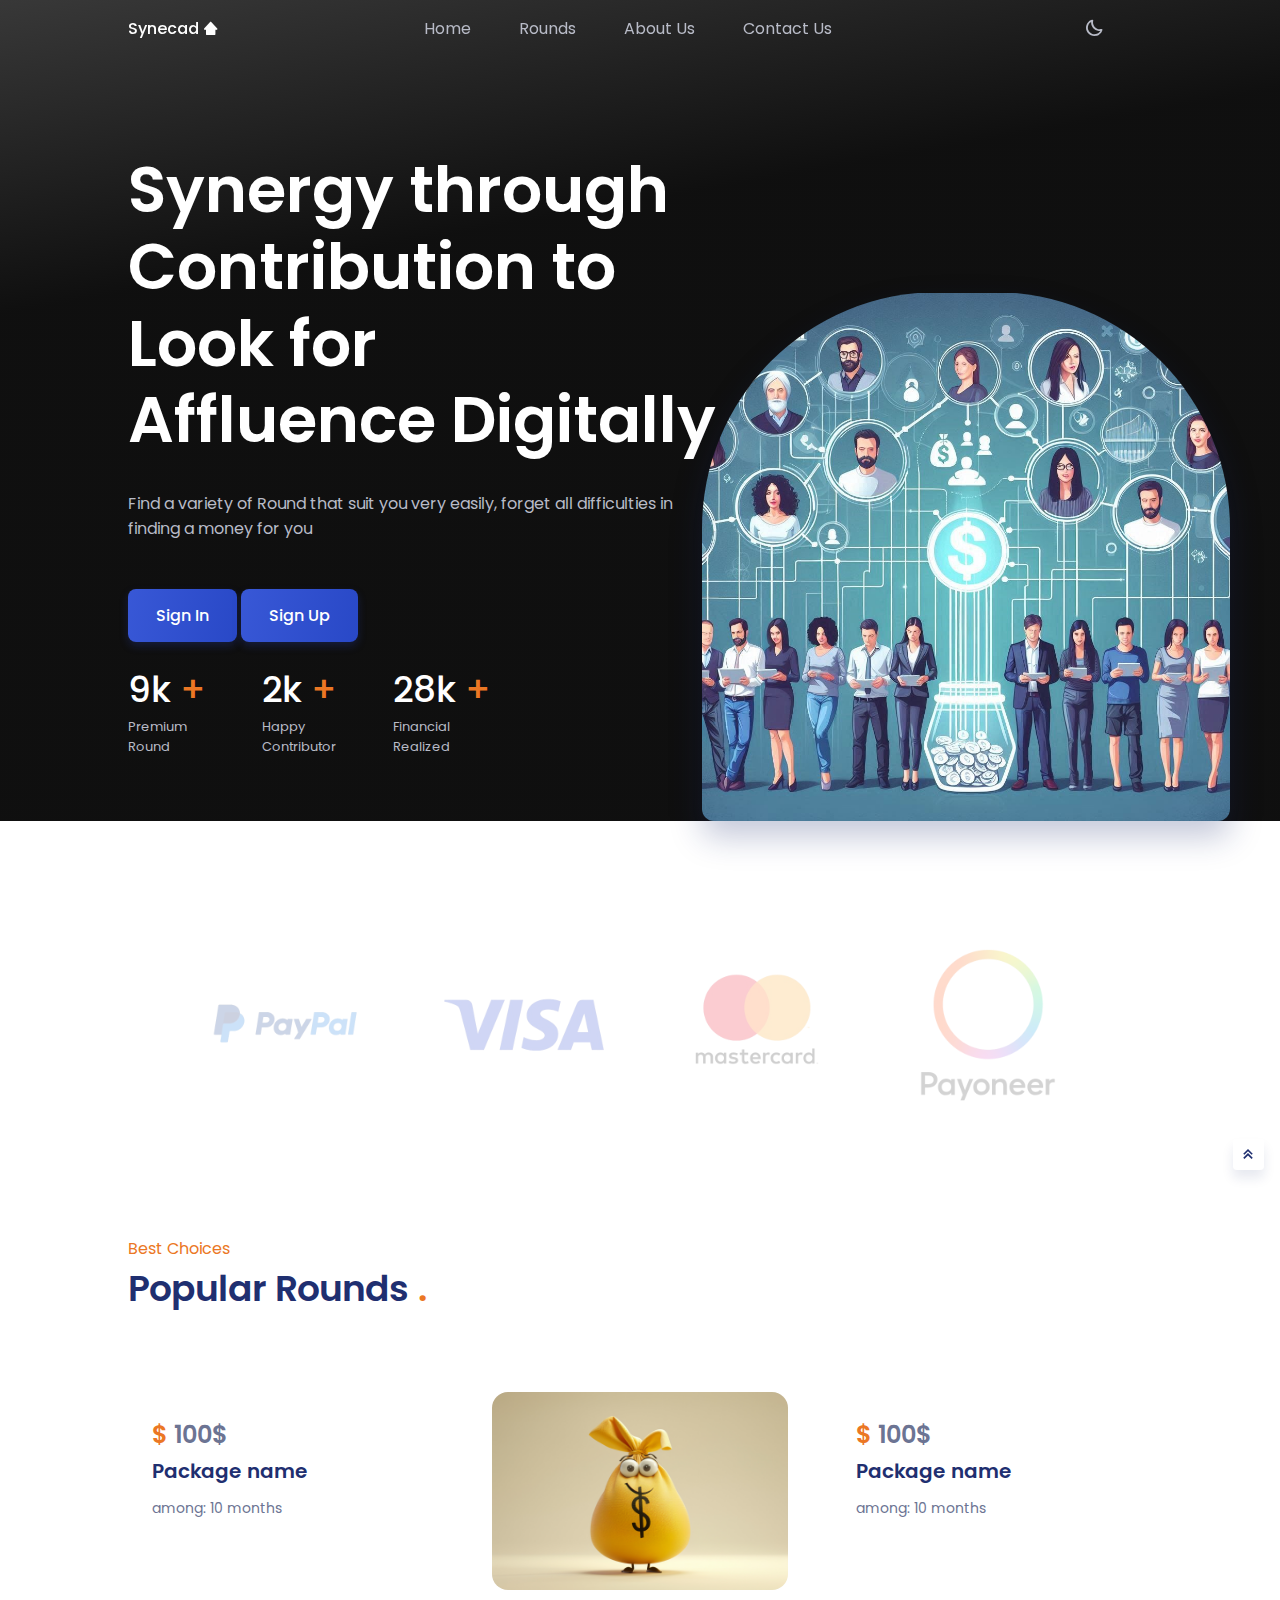
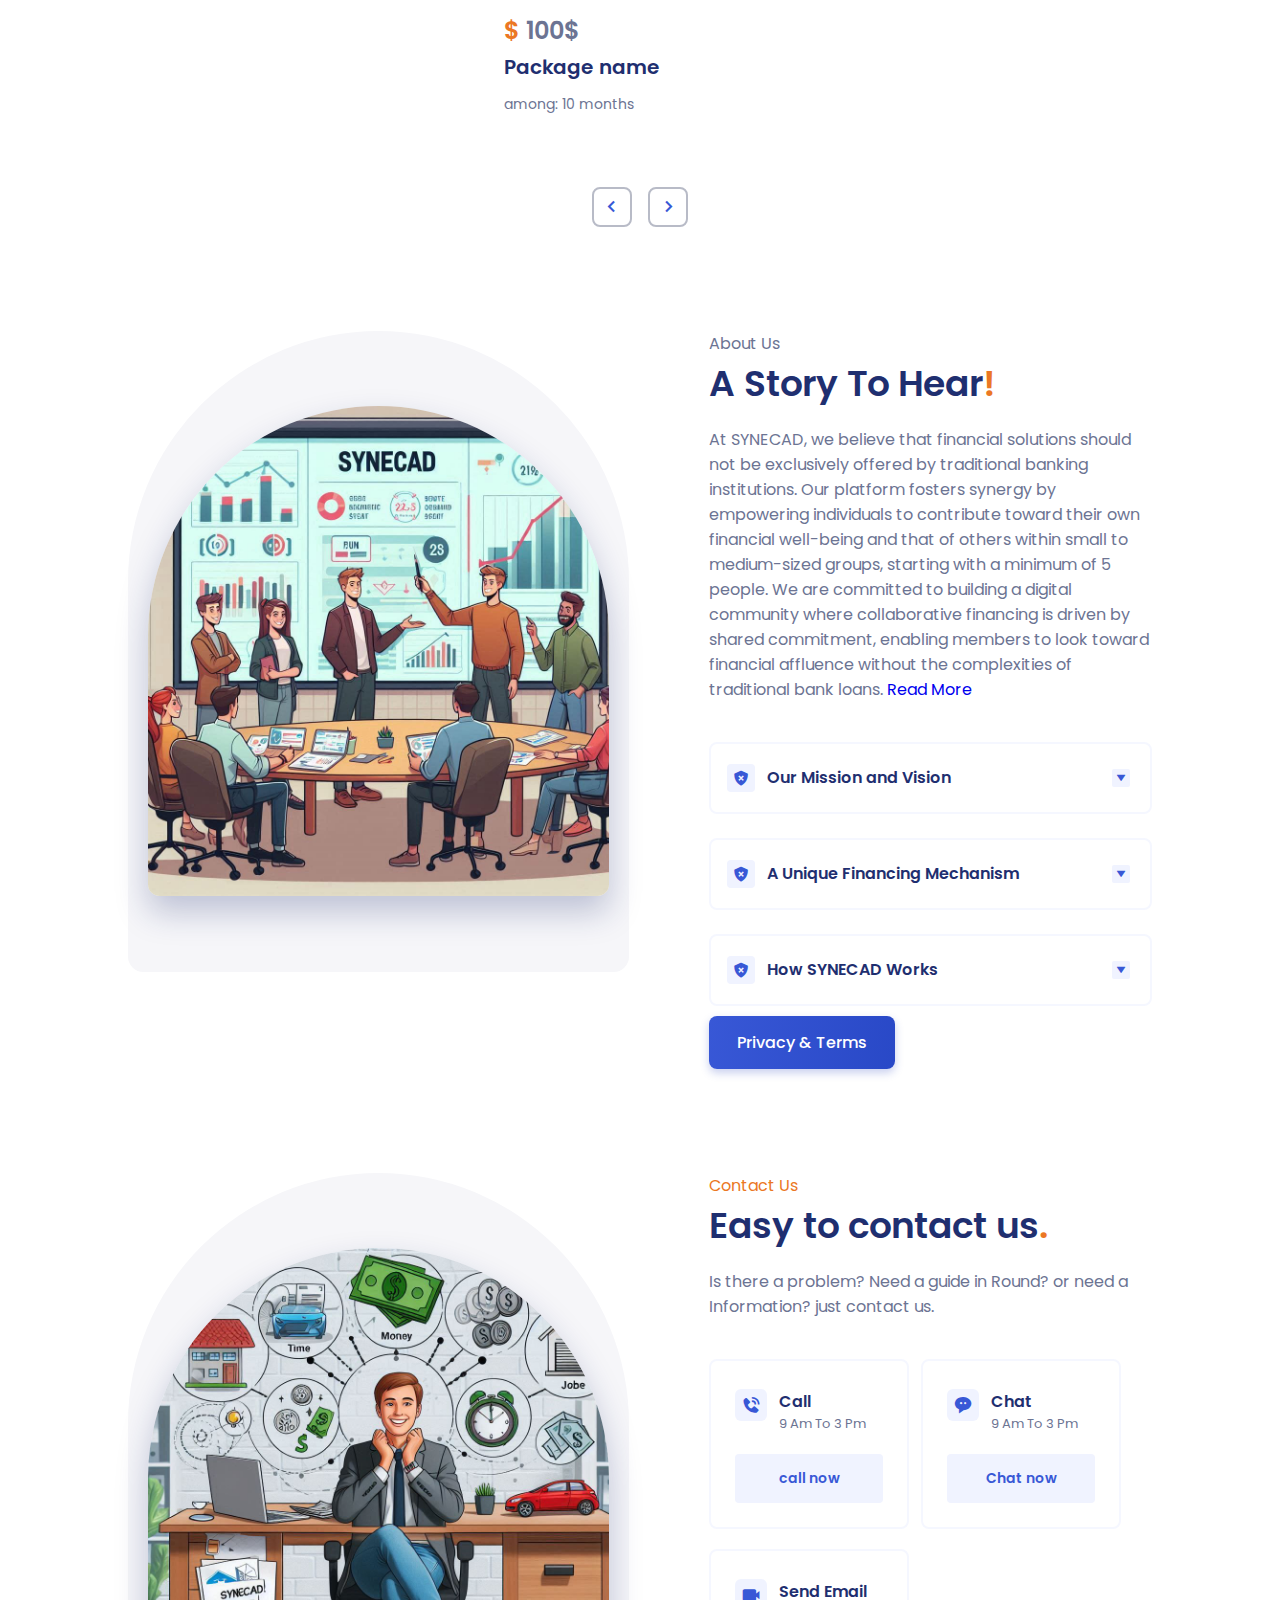
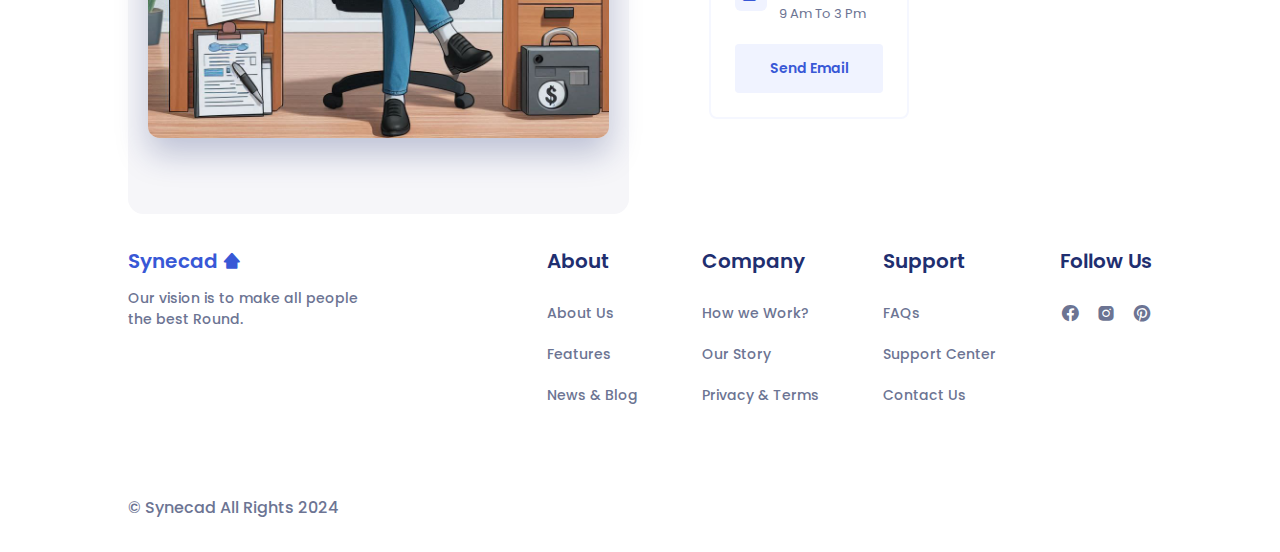
==== commit 5afc6d78: "Update index.html" ====
--- a/index.html
+++ b/index.html
@@ -65,9 +65,9 @@
             <!-- Theme change button -->
             <i class="bx bx-moon change-theme" id="theme-button"></i>
 
-            <a href="./dashboard.html" class="button nav__button">
+<!--             <a href="./dashboard.html" class="button nav__button">
                 Dashboard
-            </a>
+            </a> -->
         </nav>
     </header>
 
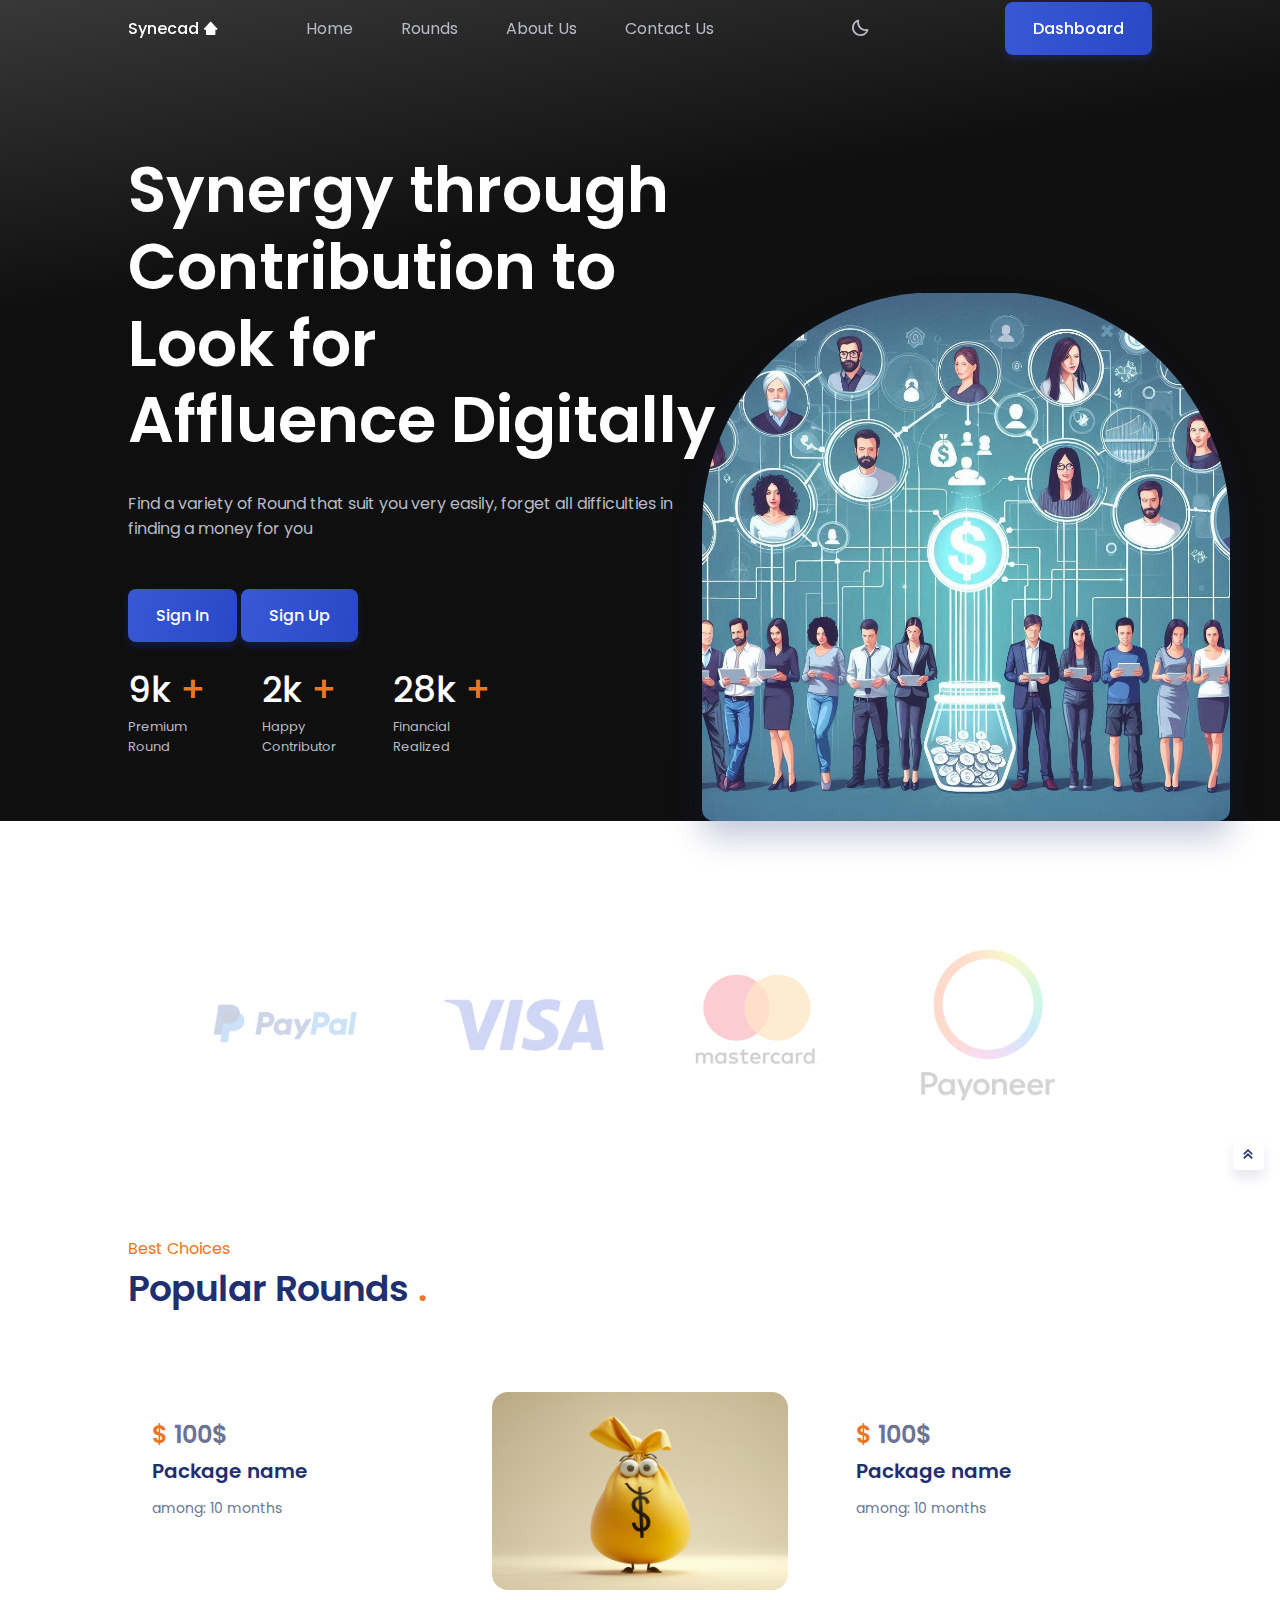
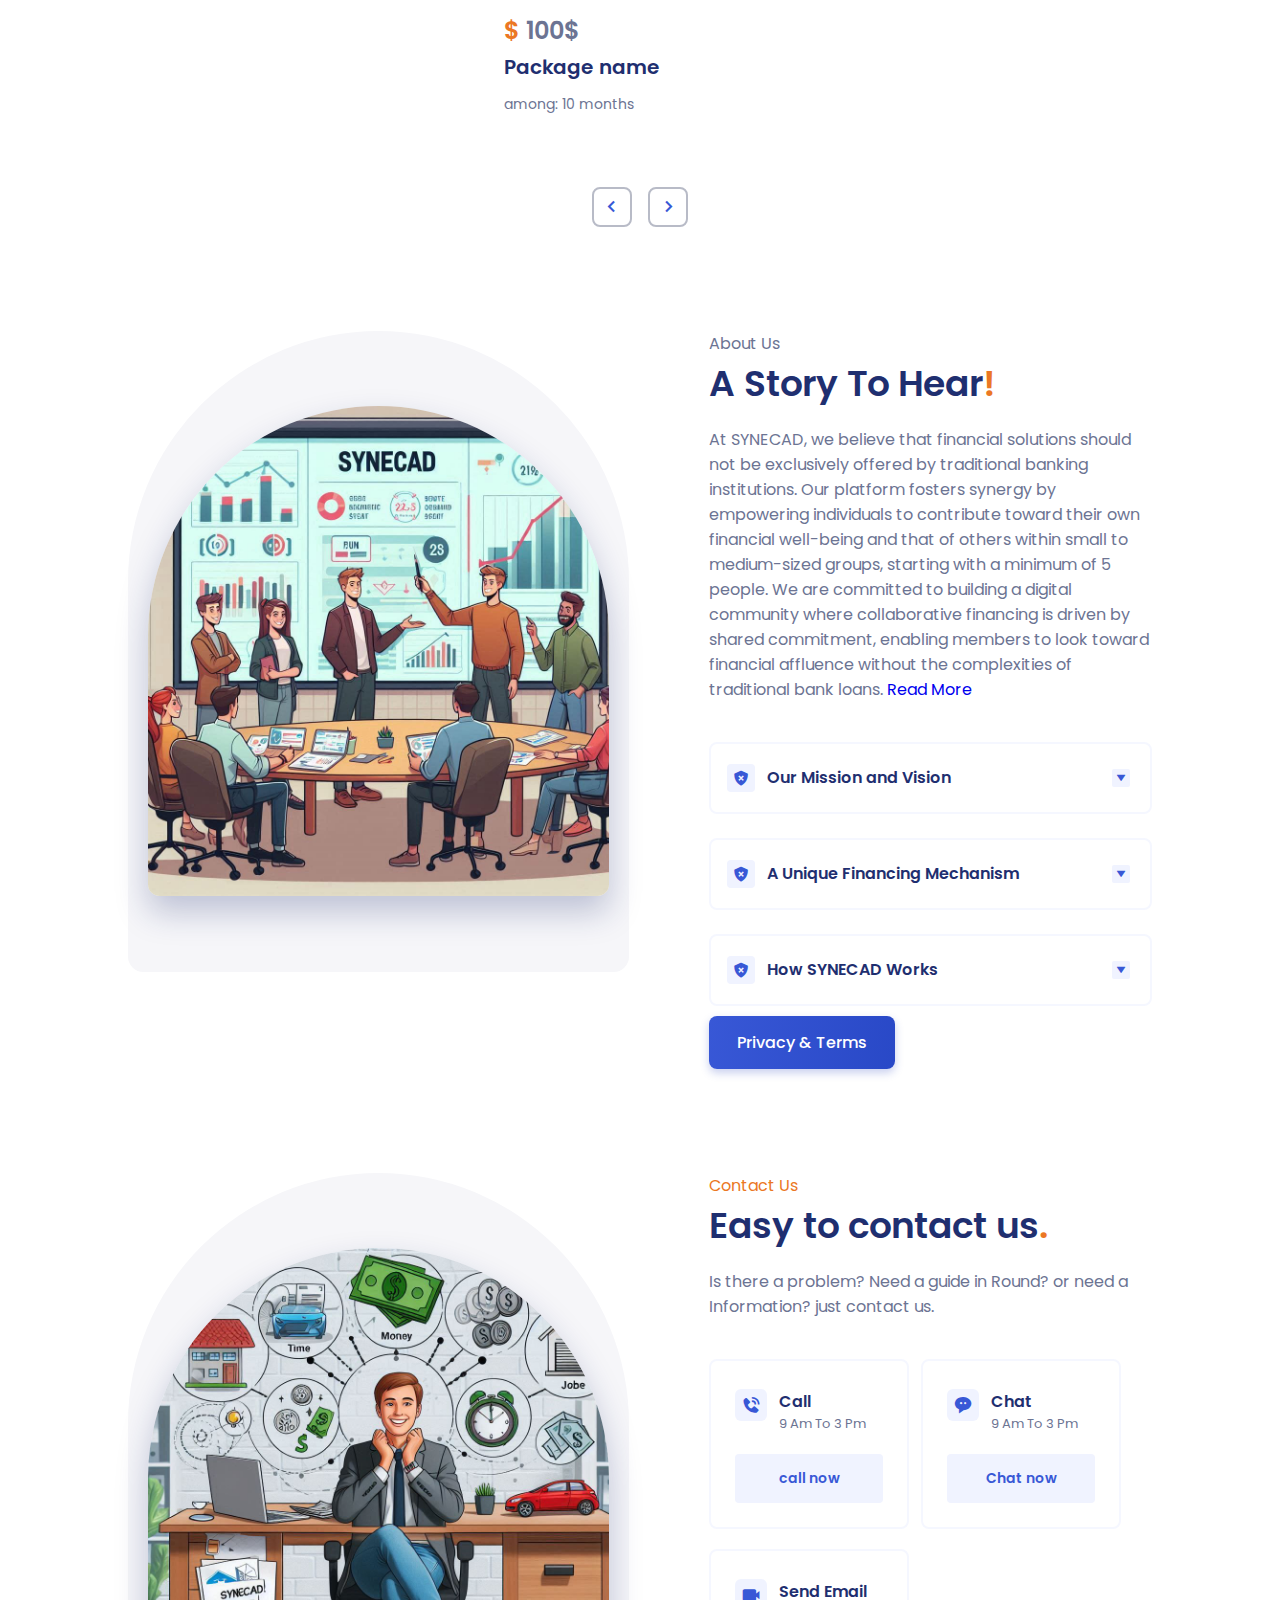
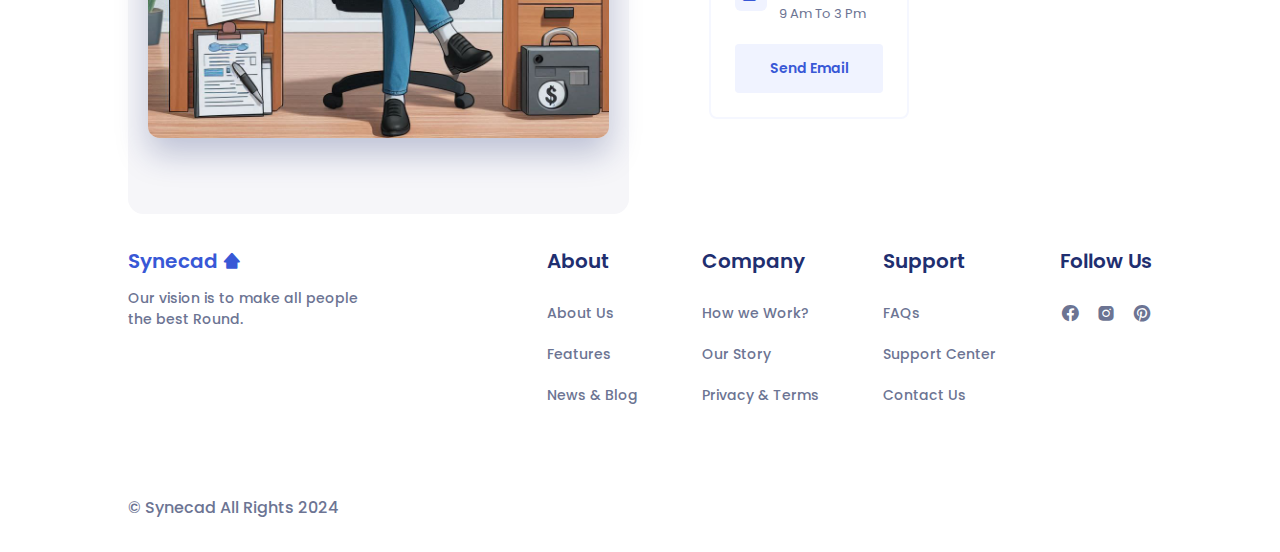
==== commit 5687f178: "Update index.html" ====
--- a/index.html
+++ b/index.html
@@ -65,9 +65,9 @@
             <!-- Theme change button -->
             <i class="bx bx-moon change-theme" id="theme-button"></i>
 
-<!--             <a href="./dashboard.html" class="button nav__button">
+            <a href="./dashboard.html" class="button nav__button">
                 Dashboard
-            </a> -->
+            </a>
         </nav>
     </header>
 
@@ -290,7 +290,7 @@
                             digital community where collaborative financing is driven by shared commitment, enabling
                             members to look toward financial affluence without the complexities of traditional bank
                             loans.
-                            <a href="./pages/AboutUs.html" class="stretched-link">Read More</a>
+                            <a href="./pages/AboutUs.html">Read More</a>
                         </p>
                     </div>
 
